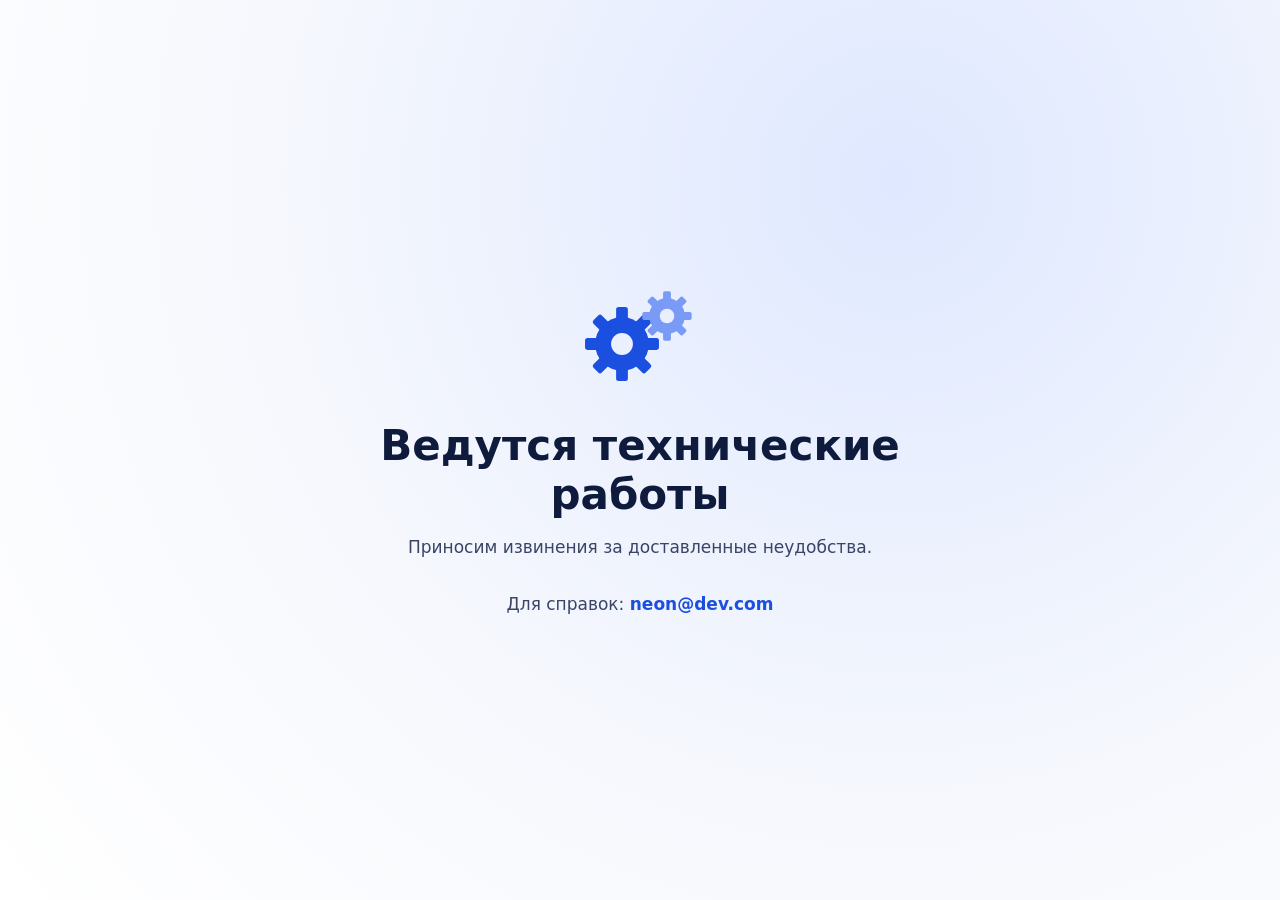
==== index.html @ cee3a91d "Add files via upload" ====
<!DOCTYPE html>
<html lang="ru">
<head>
  <meta charset="UTF-8">
  <meta name="viewport" content="width=device-width, initial-scale=1, viewport-fit=cover">
  <meta name="robots" content="noindex">
  <title>SAPFIR — технические работы</title>
  <link rel="icon" href="data:image/svg+xml,<svg xmlns='http://www.w3.org/2000/svg' viewBox='0 0 100 100'><text y='.9em' font-size='90'>💎</text></svg>">
  <style>
    *{box-sizing:border-box;margin:0;padding:0}
    html,body{height:100%}
    body{
      display:flex;align-items:center;justify-content:center;
      padding:24px;
      background:radial-gradient(circle at 70% 20%,#dfe8ff 0%,#f6f8fd 55%,#ffffff 100%);
      font-family:system-ui,-apple-system,"Segoe UI",Roboto,sans-serif;
      color:#0f1b3d;text-align:center;
    }
    .box{max-width:520px}
    .gears{width:120px;height:auto;margin-bottom:32px}
    .spin{transform-box:fill-box;transform-origin:center}
    .cw{animation:cw 8s linear infinite}
    .ccw{animation:ccw 5.3s linear infinite}
    @keyframes cw{to{transform:rotate(360deg)}}
    @keyframes ccw{to{transform:rotate(-360deg)}}
    @media (prefers-reduced-motion:reduce){.spin{animation:none}}
    h1{font-size:clamp(28px,6vw,42px);line-height:1.15;font-weight:600;margin-bottom:16px}
    p{font-size:17px;line-height:1.5;color:#3a4566}
    .contact{margin-top:32px}
    a{color:#1a4fe0;font-weight:600;text-decoration:none}
    a:focus-visible{outline:2px solid #1a4fe0;outline-offset:3px;border-radius:4px}
  </style>
</head>
<body>
  <main class="box">
    <svg class="gears" viewBox="0 0 120 104" aria-hidden="true">
      <defs>
        <mask id="hole"><rect width="100" height="100" fill="#fff"/><circle cx="50" cy="50" r="13" fill="#000"/></mask>
        <g id="gear" mask="url(#hole)">
          <circle cx="50" cy="50" r="32"/>
          <rect x="43" y="6" width="14" height="20" rx="3"/>
          <rect x="43" y="6" width="14" height="20" rx="3" transform="rotate(45 50 50)"/>
          <rect x="43" y="6" width="14" height="20" rx="3" transform="rotate(90 50 50)"/>
          <rect x="43" y="6" width="14" height="20" rx="3" transform="rotate(135 50 50)"/>
          <rect x="43" y="6" width="14" height="20" rx="3" transform="rotate(180 50 50)"/>
          <rect x="43" y="6" width="14" height="20" rx="3" transform="rotate(225 50 50)"/>
          <rect x="43" y="6" width="14" height="20" rx="3" transform="rotate(270 50 50)"/>
          <rect x="43" y="6" width="14" height="20" rx="3" transform="rotate(315 50 50)"/>
        </g>
      </defs>
      <g transform="translate(0 20) scale(.84)"><use href="#gear" class="spin cw" fill="#1a4fe0"/></g>
      <g transform="translate(59 6) scale(.56)"><use href="#gear" class="spin ccw" fill="#7a9bf5"/></g>
    </svg>
    <h1>Ведутся технические работы</h1>
    <p>Приносим извинения за доставленные неудобства.</p>
    <p class="contact">Для справок: <a href="mailto:neon@dev.com">neon@dev.com</a></p>
  </main>
</body>
</html>
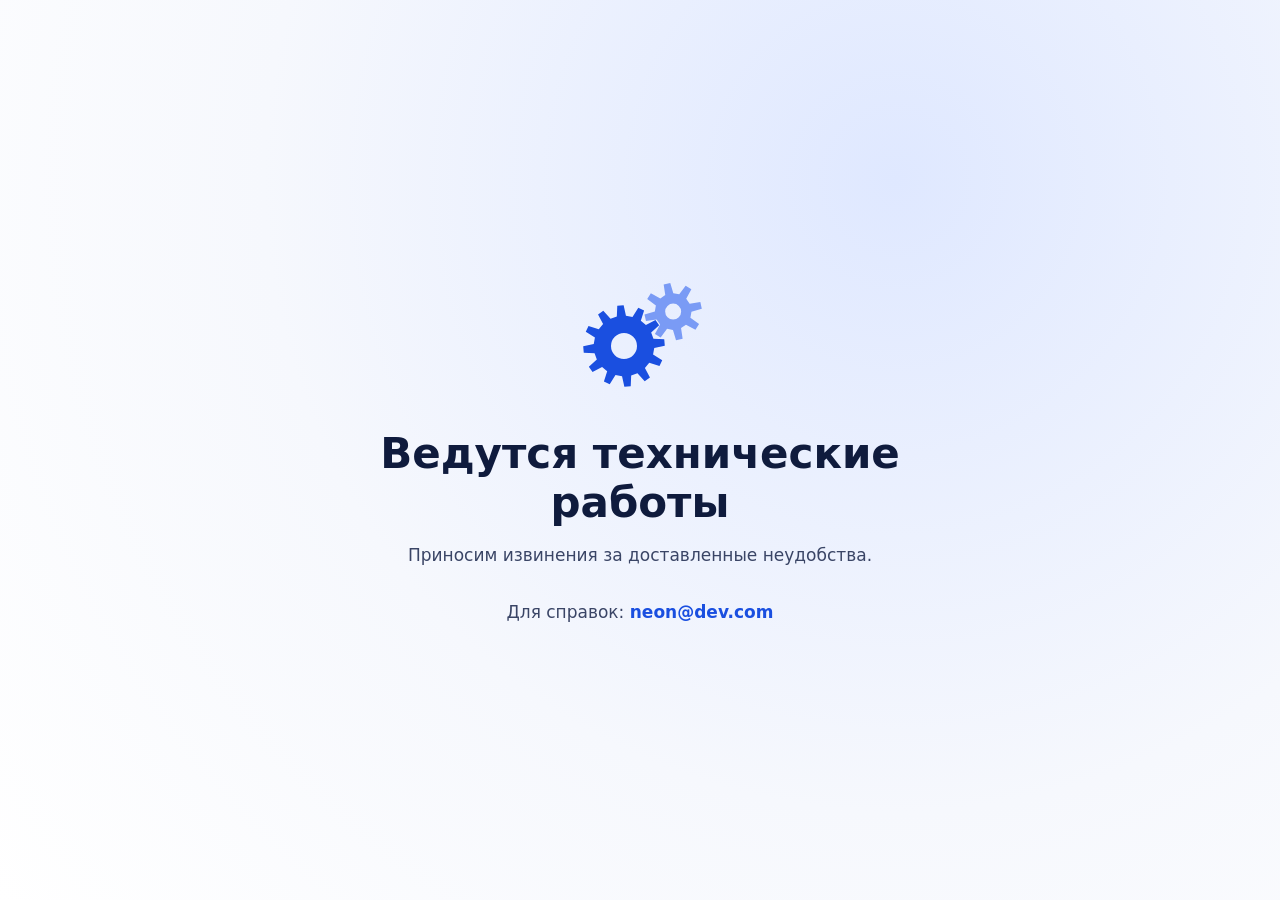
==== commit 77797e82: "Add files via upload" ====
--- a/index.html
+++ b/index.html
@@ -5,7 +5,7 @@
   <meta name="viewport" content="width=device-width, initial-scale=1, viewport-fit=cover">
   <meta name="robots" content="noindex">
   <title>SAPFIR — технические работы</title>
-  <link rel="icon" href="data:image/svg+xml,<svg xmlns='http://www.w3.org/2000/svg' viewBox='0 0 100 100'><text y='.9em' font-size='90'>💎</text></svg>">
+  <link rel="icon" href="data:image/svg+xml,<svg xmlns='http://www.w3.org/2000/svg' viewBox='0 0 100 100'><text y='.9em' font-size='90'>⚙️</text></svg>">
   <style>
     *{box-sizing:border-box;margin:0;padding:0}
     html,body{height:100%}
@@ -17,13 +17,13 @@
       color:#0f1b3d;text-align:center;
     }
     .box{max-width:520px}
-    .gears{width:120px;height:auto;margin-bottom:32px}
-    .spin{transform-box:fill-box;transform-origin:center}
-    .cw{animation:cw 8s linear infinite}
-    .ccw{animation:ccw 5.3s linear infinite}
+    .gears{width:124px;height:auto;margin-bottom:32px}
+    .g{transform-box:view-box}
+    .big{transform-origin:46px 72px;animation:cw 9s linear infinite}
+    .small{transform-origin:95.15px 37.59px;animation:ccw 6s linear infinite}
     @keyframes cw{to{transform:rotate(360deg)}}
     @keyframes ccw{to{transform:rotate(-360deg)}}
-    @media (prefers-reduced-motion:reduce){.spin{animation:none}}
+    @media (prefers-reduced-motion:reduce){.g{animation:none}}
     h1{font-size:clamp(28px,6vw,42px);line-height:1.15;font-weight:600;margin-bottom:16px}
     p{font-size:17px;line-height:1.5;color:#3a4566}
     .contact{margin-top:32px}
@@ -33,23 +33,9 @@
 </head>
 <body>
   <main class="box">
-    <svg class="gears" viewBox="0 0 120 104" aria-hidden="true">
-      <defs>
-        <mask id="hole"><rect width="100" height="100" fill="#fff"/><circle cx="50" cy="50" r="13" fill="#000"/></mask>
-        <g id="gear" mask="url(#hole)">
-          <circle cx="50" cy="50" r="32"/>
-          <rect x="43" y="6" width="14" height="20" rx="3"/>
-          <rect x="43" y="6" width="14" height="20" rx="3" transform="rotate(45 50 50)"/>
-          <rect x="43" y="6" width="14" height="20" rx="3" transform="rotate(90 50 50)"/>
-          <rect x="43" y="6" width="14" height="20" rx="3" transform="rotate(135 50 50)"/>
-          <rect x="43" y="6" width="14" height="20" rx="3" transform="rotate(180 50 50)"/>
-          <rect x="43" y="6" width="14" height="20" rx="3" transform="rotate(225 50 50)"/>
-          <rect x="43" y="6" width="14" height="20" rx="3" transform="rotate(270 50 50)"/>
-          <rect x="43" y="6" width="14" height="20" rx="3" transform="rotate(315 50 50)"/>
-        </g>
-      </defs>
-      <g transform="translate(0 20) scale(.84)"><use href="#gear" class="spin cw" fill="#1a4fe0"/></g>
-      <g transform="translate(59 6) scale(.56)"><use href="#gear" class="spin ccw" fill="#7a9bf5"/></g>
+    <svg class="gears" viewBox="0 0 124 120" aria-hidden="true">
+      <path class="g big" fill="#1a4fe0" fill-rule="evenodd" d="M67.91 51.07 L77.48 46.05 L81.15 51.29 L73.16 58.57 L75.44 64.82 L86.24 65.27 L86.80 71.64 L76.24 73.96 L75.08 80.50 L84.22 86.29 L81.51 92.09 L71.21 88.81 L66.93 93.91 L71.95 103.48 L66.71 107.15 L59.43 99.16 L53.18 101.44 L52.73 112.24 L46.36 112.80 L44.04 102.24 L37.50 101.08 L31.71 110.22 L25.91 107.51 L29.19 97.21 L24.09 92.93 L14.52 97.95 L10.85 92.71 L18.84 85.43 L16.56 79.18 L5.76 78.73 L5.20 72.36 L15.76 70.04 L16.92 63.50 L7.78 57.71 L10.49 51.91 L20.79 55.19 L25.07 50.09 L20.05 40.52 L25.29 36.85 L32.57 44.84 L38.82 42.56 L39.27 31.76 L45.64 31.20 L47.96 41.76 L54.50 42.92 L60.29 33.78 L66.09 36.49 L62.81 46.79 Z M59.00 72.00 A13 13 0 1 0 33.00 72.00 A13 13 0 1 0 59.00 72.00 Z"/>
+      <path class="g small" fill="#7a9bf5" fill-rule="evenodd" d="M78.64 45.48 L67.96 47.08 L66.49 40.47 L76.85 37.41 L77.89 31.49 L69.21 25.07 L72.85 19.36 L82.33 24.52 L87.26 21.07 L85.65 10.40 L92.26 8.93 L95.32 19.29 L101.24 20.33 L107.66 11.65 L113.37 15.28 L108.21 24.77 L111.66 29.69 L122.34 28.09 L123.80 34.70 L113.45 37.76 L112.40 43.68 L121.09 50.10 L117.45 55.81 L107.96 50.65 L103.04 54.10 L104.64 64.78 L98.03 66.24 L94.97 55.88 L89.06 54.84 L82.64 63.53 L76.93 59.89 L82.09 50.40 Z M103.15 37.59 A8 8 0 1 0 87.15 37.59 A8 8 0 1 0 103.15 37.59 Z"/>
     </svg>
     <h1>Ведутся технические работы</h1>
     <p>Приносим извинения за доставленные неудобства.</p>
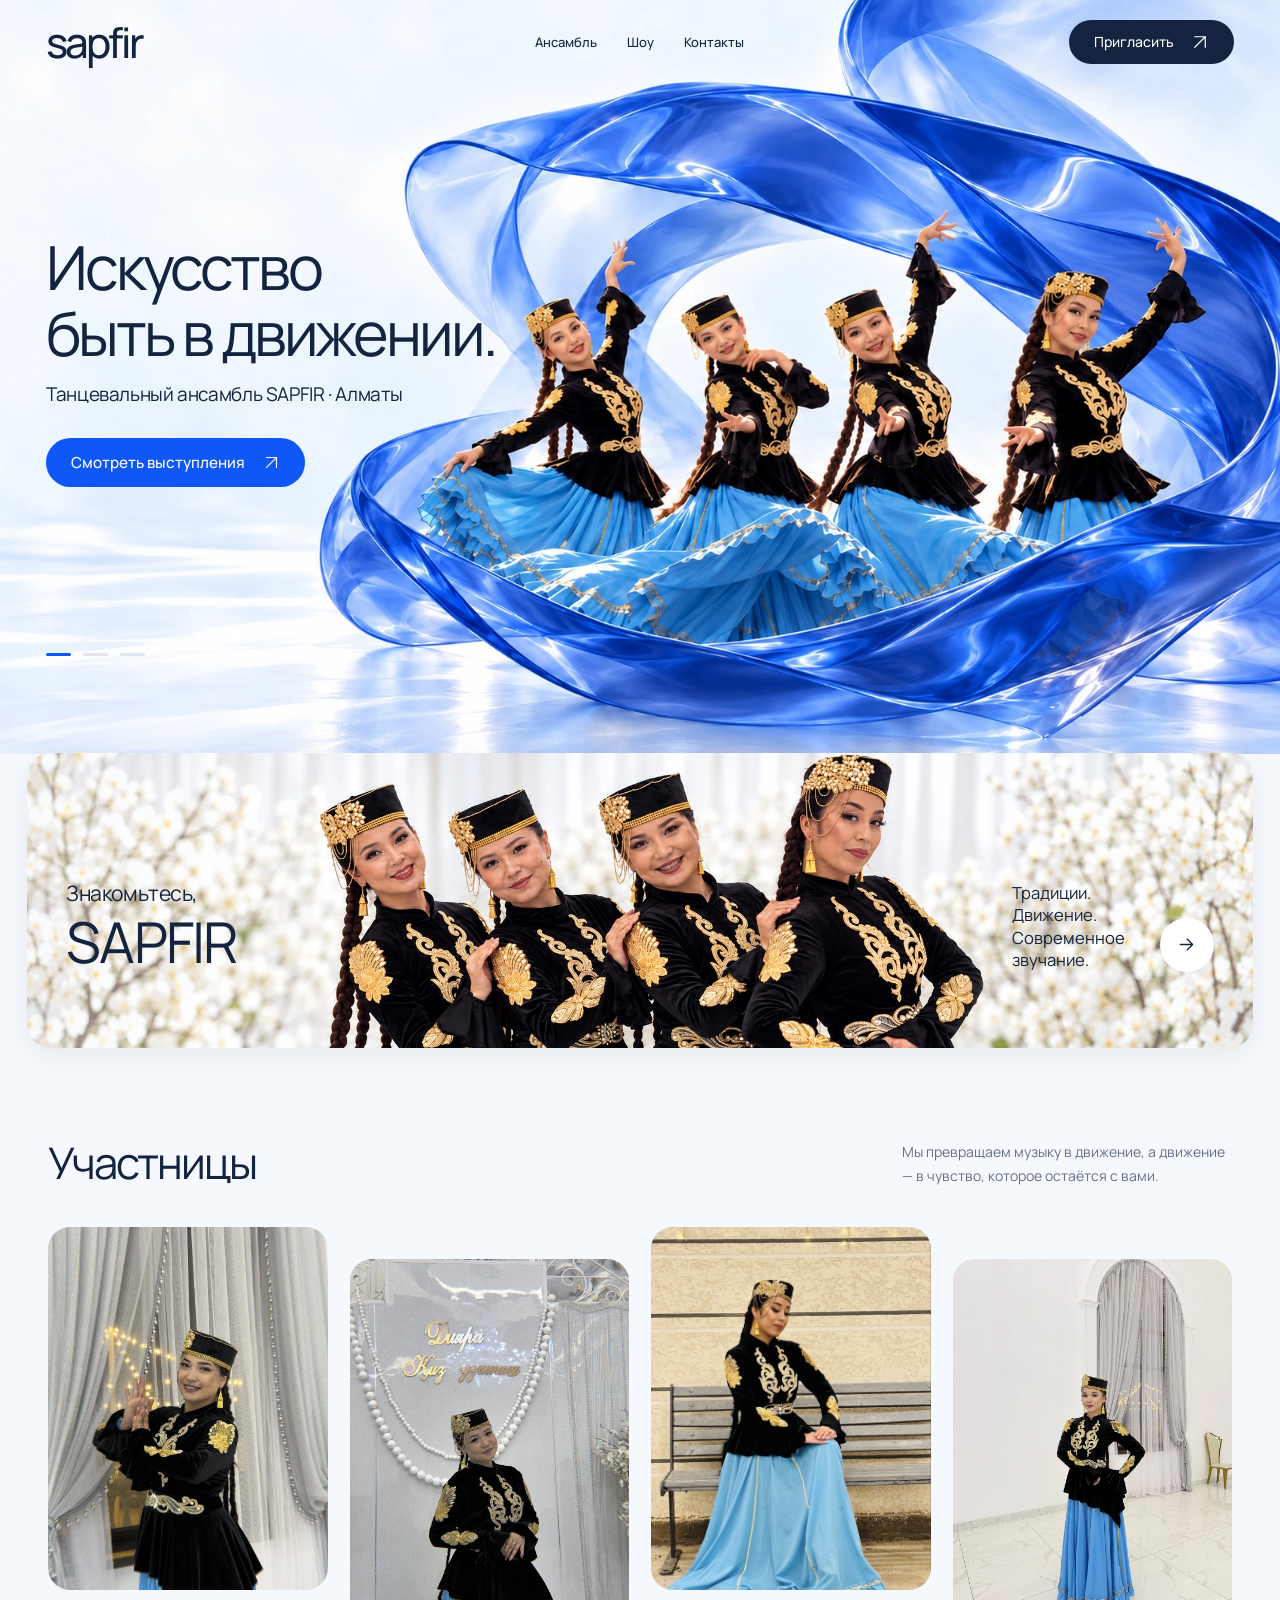
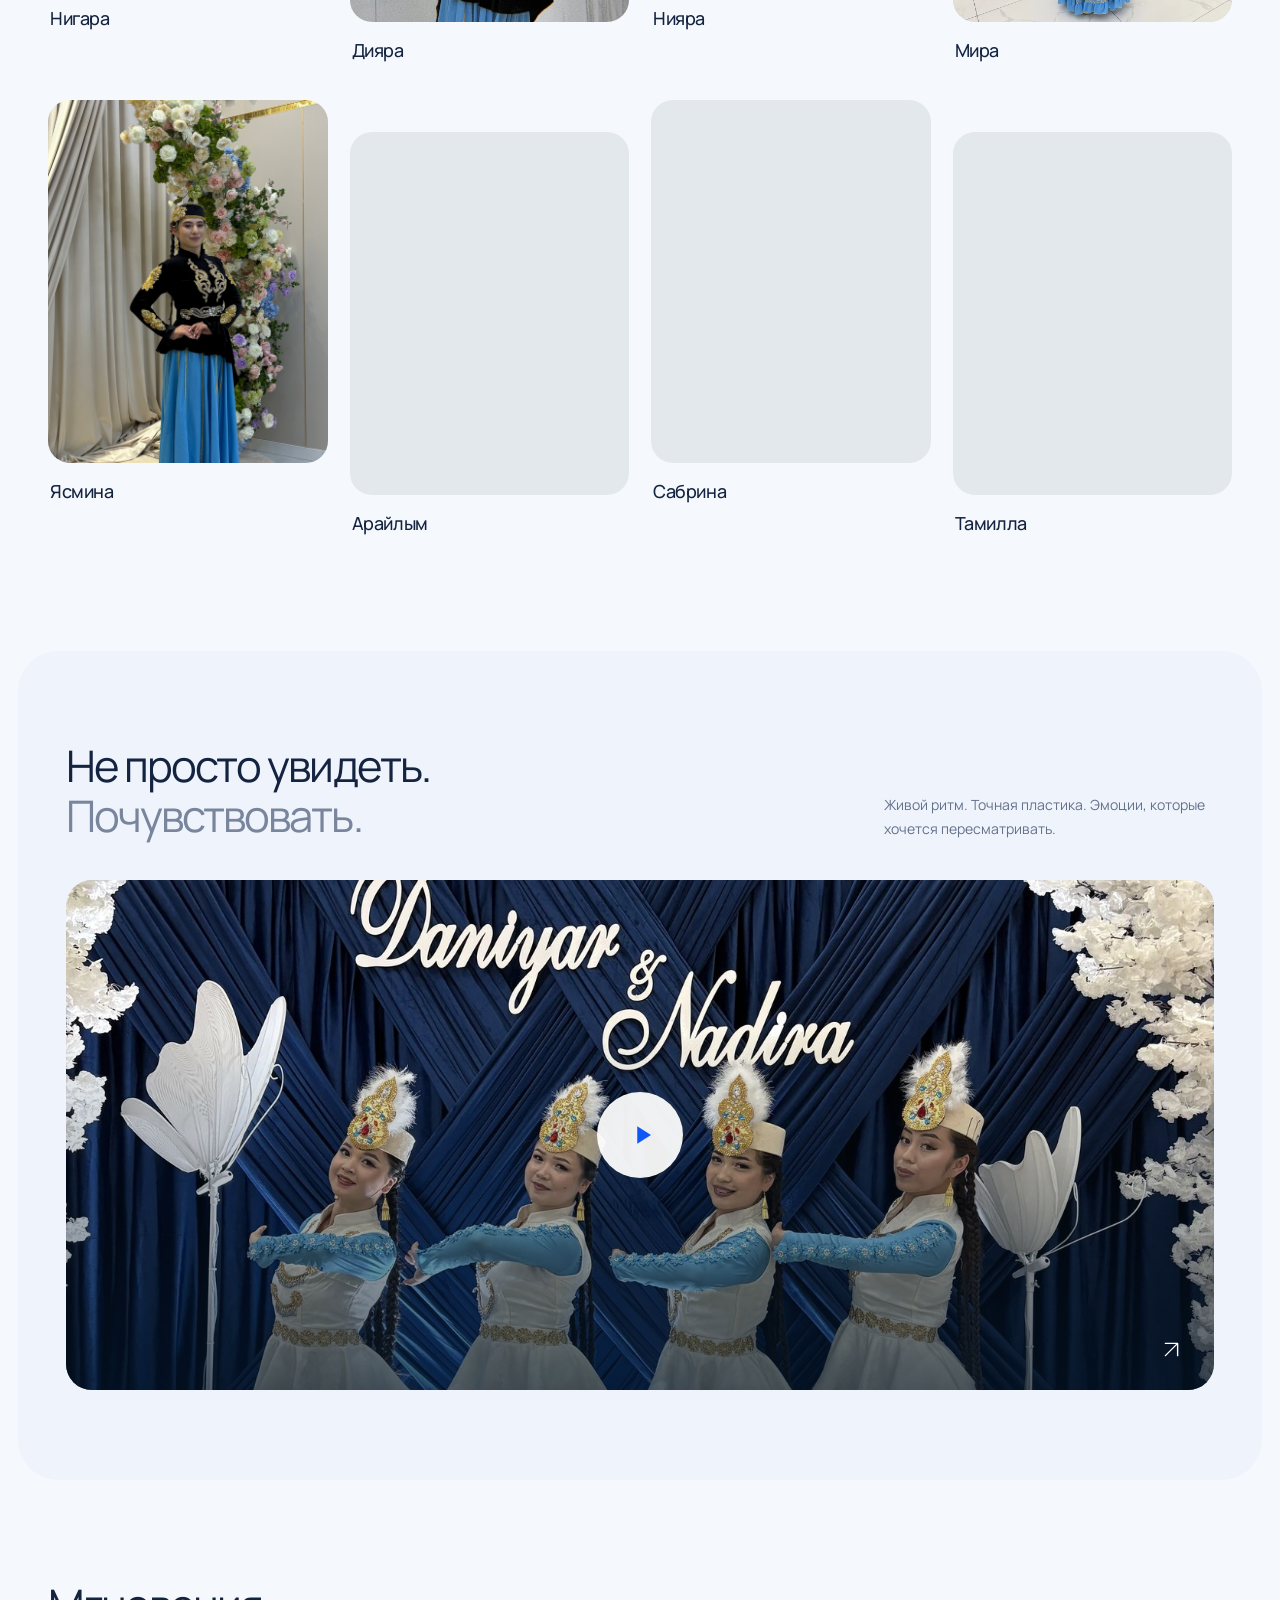
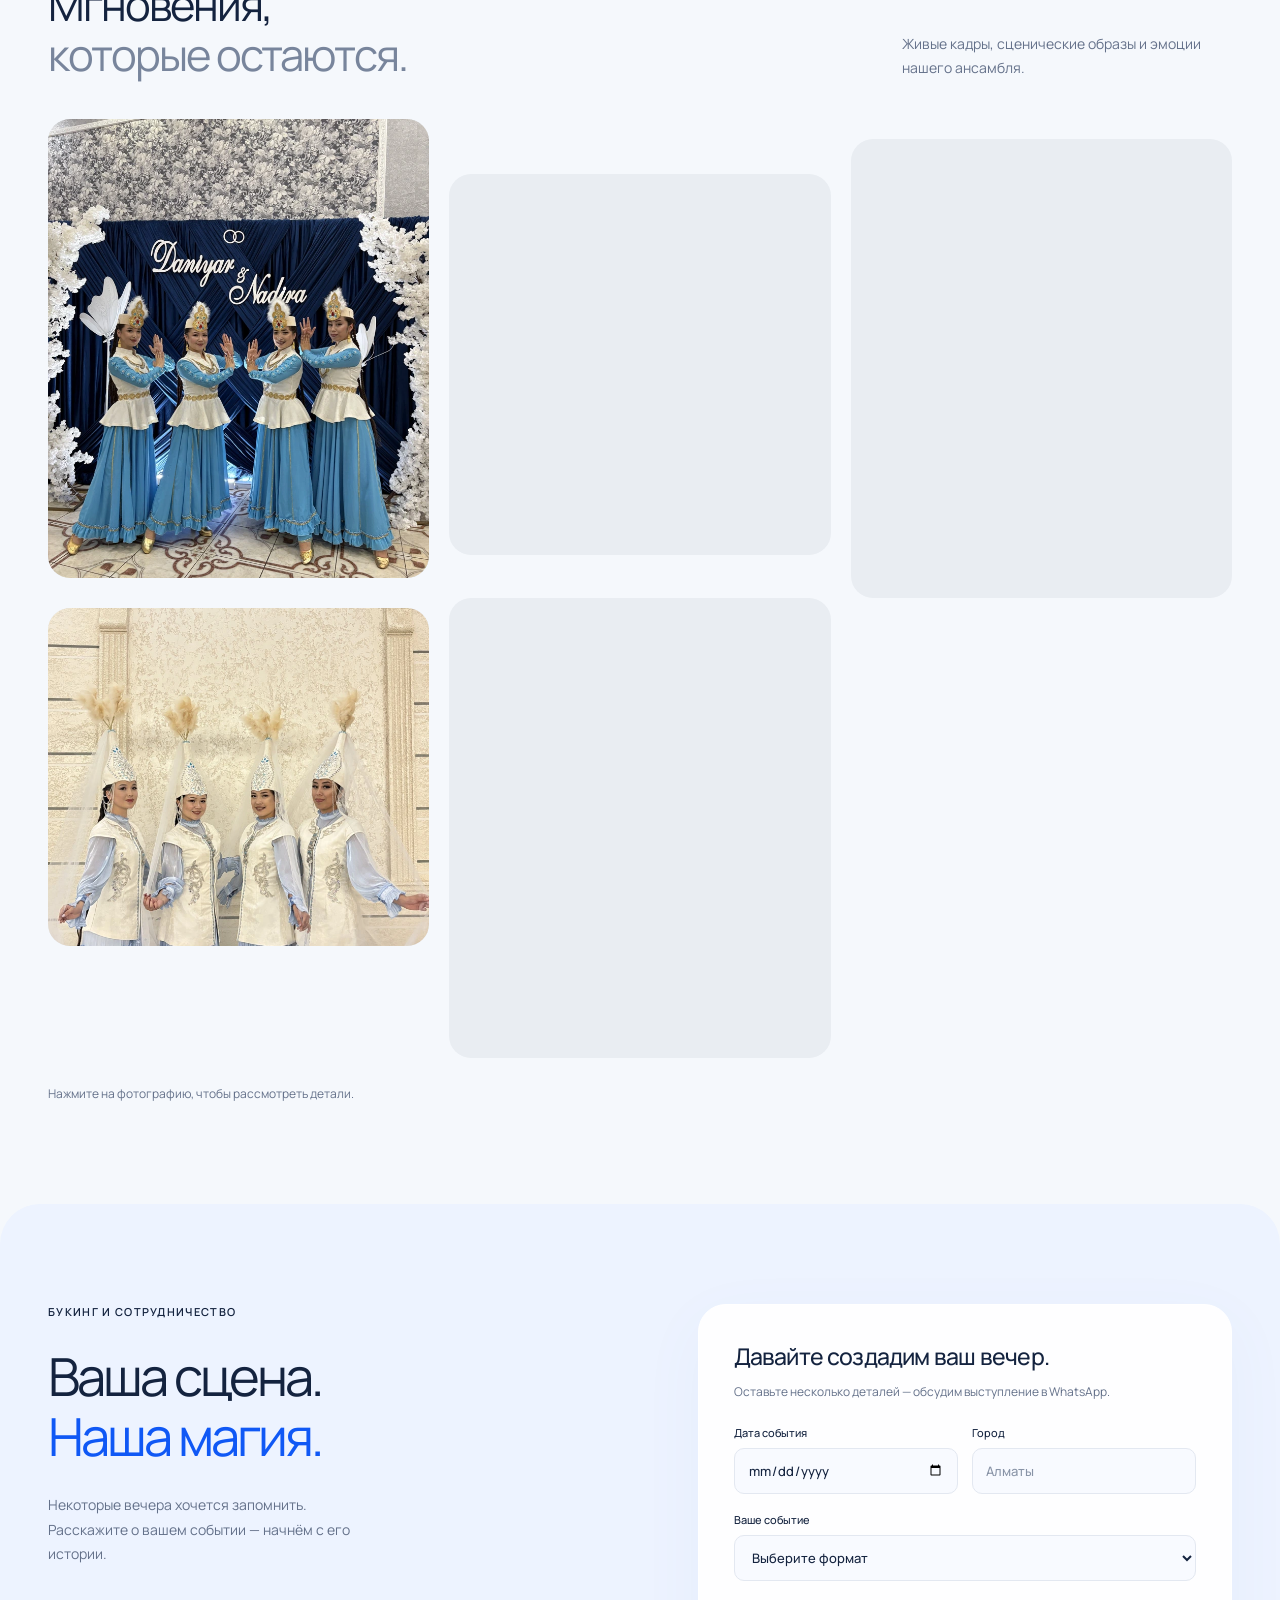
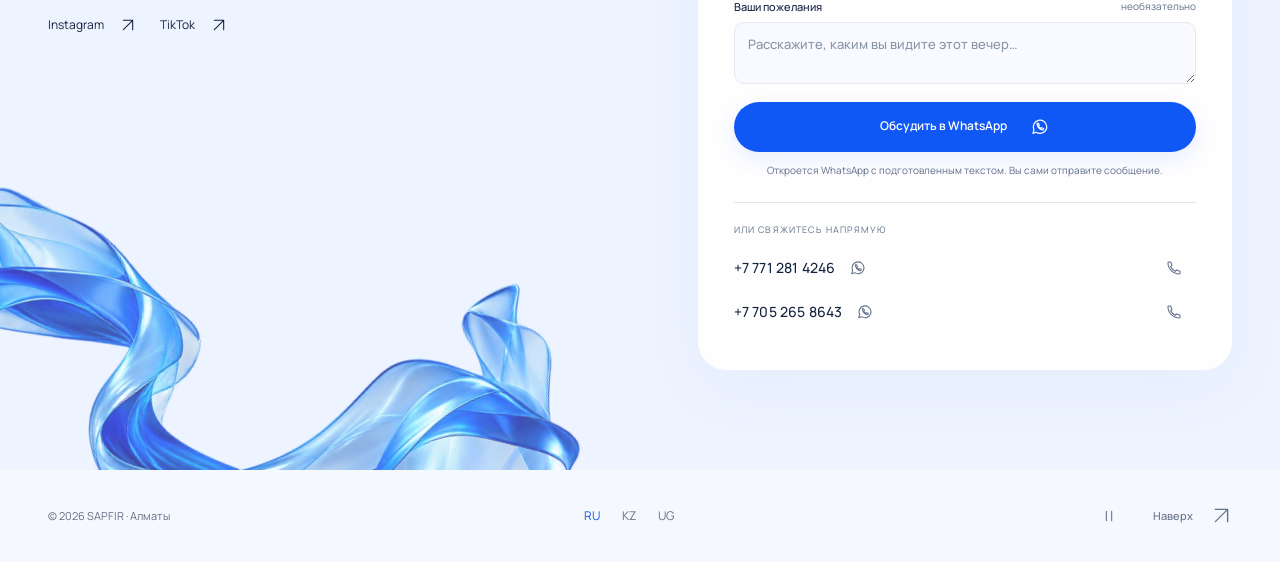
==== commit eb8fc496: "Add files via upload" ====
--- a/index.html
+++ b/index.html
@@ -1,45 +1,124 @@
-<!DOCTYPE html>
+<!doctype html>
 <html lang="ru">
 <head>
-  <meta charset="UTF-8">
+  <meta charset="utf-8">
   <meta name="viewport" content="width=device-width, initial-scale=1, viewport-fit=cover">
-  <meta name="robots" content="noindex">
-  <title>SAPFIR — технические работы</title>
-  <link rel="icon" href="data:image/svg+xml,<svg xmlns='http://www.w3.org/2000/svg' viewBox='0 0 100 100'><text y='.9em' font-size='90'>⚙️</text></svg>">
-  <style>
-    *{box-sizing:border-box;margin:0;padding:0}
-    html,body{height:100%}
-    body{
-      display:flex;align-items:center;justify-content:center;
-      padding:24px;
-      background:radial-gradient(circle at 70% 20%,#dfe8ff 0%,#f6f8fd 55%,#ffffff 100%);
-      font-family:system-ui,-apple-system,"Segoe UI",Roboto,sans-serif;
-      color:#0f1b3d;text-align:center;
-    }
-    .box{max-width:520px}
-    .gears{width:124px;height:auto;margin-bottom:32px}
-    .g{transform-box:view-box}
-    .big{transform-origin:46px 72px;animation:cw 9s linear infinite}
-    .small{transform-origin:95.15px 37.59px;animation:ccw 6s linear infinite}
-    @keyframes cw{to{transform:rotate(360deg)}}
-    @keyframes ccw{to{transform:rotate(-360deg)}}
-    @media (prefers-reduced-motion:reduce){.g{animation:none}}
-    h1{font-size:clamp(28px,6vw,42px);line-height:1.15;font-weight:600;margin-bottom:16px}
-    p{font-size:17px;line-height:1.5;color:#3a4566}
-    .contact{margin-top:32px}
-    a{color:#1a4fe0;font-weight:600;text-decoration:none}
-    a:focus-visible{outline:2px solid #1a4fe0;outline-offset:3px;border-radius:4px}
-  </style>
+  <meta name="theme-color" content="#f4f7fc">
+  <title>SAPFIR — искусство движения | Танцевальный ансамбль Алматы</title>
+  <meta name="description" content="Танцевальный ансамбль SAPFIR в Алматы. Современный танец, этно-фьюжн и шоу-танец. Знакомьтесь с участницами, смотрите выступления и пригласите ансамбль на ваше событие.">
+  <link rel="canonical" href="https://sapfirshow.kz/">
+  <link rel="alternate" hreflang="ru" href="https://sapfirshow.kz/"><link rel="alternate" hreflang="kk" href="https://sapfirshow.kz/kk/"><link rel="alternate" hreflang="ug-Cyrl" href="https://sapfirshow.kz/ug/"><link rel="alternate" hreflang="x-default" href="https://sapfirshow.kz/">
+  <meta property="og:type" content="website">
+  <meta property="og:site_name" content="SAPFIR">
+  <meta property="og:title" content="SAPFIR — искусство движения | Танцевальный ансамбль Алматы">
+  <meta property="og:description" content="Танцевальный ансамбль SAPFIR в Алматы. Современный танец, этно-фьюжн и шоу-танец. Знакомьтесь с участницами, смотрите выступления и пригласите ансамбль на ваше событие.">
+  <meta property="og:url" content="https://sapfirshow.kz/">
+  <meta property="og:image" content="https://sapfirshow.kz/images/og-sapfir.jpg">
+  <meta name="twitter:card" content="summary_large_image">
+  <meta name="twitter:title" content="SAPFIR — искусство движения | Танцевальный ансамбль Алматы">
+  <meta name="twitter:description" content="Танцевальный ансамбль SAPFIR в Алматы. Современный танец, этно-фьюжн и шоу-танец. Знакомьтесь с участницами, смотрите выступления и пригласите ансамбль на ваше событие.">
+  <meta name="twitter:image" content="https://sapfirshow.kz/images/og-sapfir.jpg">
+  <link rel="icon" type="image/svg+xml" href="./favicon.svg">
+  <link rel="preload" href="./assets/fonts/manrope-400.ttf" as="font" type="font/ttf" crossorigin>
+  <link rel="preload" href="./images/hero-desktop-1659.webp" as="image" type="image/webp" media="(min-width: 761px)">
+  <link rel="preload" href="./images/hero-mobile-640.webp" as="image" type="image/webp" media="(max-width: 760px)" imagesrcset="./images/hero-mobile-640.webp 640w, ./images/hero-mobile-1024.webp 1024w" imagesizes="100vw">
+  <link rel="stylesheet" href="./assets/site.css">
+  <script type="application/ld+json">{"@context": "https://schema.org", "@type": "PerformingGroup", "@id": "https://sapfirshow.kz/#ensemble", "name": "SAPFIR", "url": "https://sapfirshow.kz/", "description": "Танцевальный ансамбль SAPFIR в Алматы. Современный танец, этно-фьюжн и шоу-танец. Знакомьтесь с участницами, смотрите выступления и пригласите ансамбль на ваше событие.", "image": "https://sapfirshow.kz/images/gallery1.jpg", "address": {"@type": "PostalAddress", "addressLocality": "Алматы", "addressCountry": "KZ"}, "sameAs": ["https://www.instagram.com/sapfir_showballet/", "https://www.tiktok.com/@showballet_sapfir"], "contactPoint": [{"@type": "ContactPoint", "telephone": "+77712814246", "contactType": "booking", "availableLanguage": ["ru", "kk", "ug"]}, {"@type": "ContactPoint", "telephone": "+77052658643", "contactType": "booking", "availableLanguage": ["ru", "kk", "ug"]}]}</script>
+  <script type="application/json" id="site-strings">{"menu_open": "Открыть меню", "menu_close": "Закрыть меню", "motion_pause": "Приостановить анимацию", "motion_resume": "Включить анимацию", "motion_system": "Анимация отключена настройками устройства", "zoom": "Увеличить фотографию", "zoom_out": "Уменьшить фотографию", "whatsapp_intro": "Здравствуйте! Хотим пригласить ансамбль SAPFIR на наше событие.", "whatsapp_end": "Подскажите, пожалуйста, свободную дату и стоимость выступления.", "date": "Дата события", "event_city": "Город", "event_type": "Ваше событие", "message": "Ваши пожелания", "photo_error": "Не удалось загрузить фото. Откройте оригинал.", "open_photo": "Открыть фотографию", "watch": "Смотреть выступления", "locale": "ru-RU"}</script>
+  <script src="./assets/site.js" defer></script>
 </head>
 <body>
-  <main class="box">
-    <svg class="gears" viewBox="0 0 124 120" aria-hidden="true">
-      <path class="g big" fill="#1a4fe0" fill-rule="evenodd" d="M67.91 51.07 L77.48 46.05 L81.15 51.29 L73.16 58.57 L75.44 64.82 L86.24 65.27 L86.80 71.64 L76.24 73.96 L75.08 80.50 L84.22 86.29 L81.51 92.09 L71.21 88.81 L66.93 93.91 L71.95 103.48 L66.71 107.15 L59.43 99.16 L53.18 101.44 L52.73 112.24 L46.36 112.80 L44.04 102.24 L37.50 101.08 L31.71 110.22 L25.91 107.51 L29.19 97.21 L24.09 92.93 L14.52 97.95 L10.85 92.71 L18.84 85.43 L16.56 79.18 L5.76 78.73 L5.20 72.36 L15.76 70.04 L16.92 63.50 L7.78 57.71 L10.49 51.91 L20.79 55.19 L25.07 50.09 L20.05 40.52 L25.29 36.85 L32.57 44.84 L38.82 42.56 L39.27 31.76 L45.64 31.20 L47.96 41.76 L54.50 42.92 L60.29 33.78 L66.09 36.49 L62.81 46.79 Z M59.00 72.00 A13 13 0 1 0 33.00 72.00 A13 13 0 1 0 59.00 72.00 Z"/>
-      <path class="g small" fill="#7a9bf5" fill-rule="evenodd" d="M78.64 45.48 L67.96 47.08 L66.49 40.47 L76.85 37.41 L77.89 31.49 L69.21 25.07 L72.85 19.36 L82.33 24.52 L87.26 21.07 L85.65 10.40 L92.26 8.93 L95.32 19.29 L101.24 20.33 L107.66 11.65 L113.37 15.28 L108.21 24.77 L111.66 29.69 L122.34 28.09 L123.80 34.70 L113.45 37.76 L112.40 43.68 L121.09 50.10 L117.45 55.81 L107.96 50.65 L103.04 54.10 L104.64 64.78 L98.03 66.24 L94.97 55.88 L89.06 54.84 L82.64 63.53 L76.93 59.89 L82.09 50.40 Z M103.15 37.59 A8 8 0 1 0 87.15 37.59 A8 8 0 1 0 103.15 37.59 Z"/>
-    </svg>
-    <h1>Ведутся технические работы</h1>
-    <p>Приносим извинения за доставленные неудобства.</p>
-    <p class="contact">Для справок: <a href="mailto:neon@dev.com">neon@dev.com</a></p>
+  <a class="skip-link" href="#main">Перейти к содержимому</a>
+  <svg class="sprite" xmlns="http://www.w3.org/2000/svg" aria-hidden="true"><defs>
+    <symbol id="i-arrow" viewBox="0 0 24 24"><path d="M5 19 19 5M5 5h14v14"/></symbol>
+    <symbol id="i-next" viewBox="0 0 24 24"><path d="M5 12h14m-6-6 6 6-6 6"/></symbol>
+    <symbol id="i-down" viewBox="0 0 24 24"><path d="M12 4v16m-6-6 6 6 6-6"/></symbol>
+    <symbol id="i-play" viewBox="0 0 24 24"><path d="m9 5 11 7-11 7Z" fill="currentColor" stroke="none"/></symbol>
+    <symbol id="i-close" viewBox="0 0 24 24"><path d="m6 6 12 12M18 6 6 18"/></symbol>
+    <symbol id="i-menu" viewBox="0 0 24 24"><path d="M4 5h16M4 12h16M4 19h16"/></symbol>
+    <symbol id="i-chevron" viewBox="0 0 24 24"><path d="m7 10 5 5 5-5"/></symbol>
+    <symbol id="i-expand" viewBox="0 0 24 24"><path d="M8 3H3v5m13-5h5v5M3 16v5h5m13-5v5h-5"/></symbol>
+    <symbol id="i-pause" viewBox="0 0 24 24"><path d="M8 5v14M16 5v14"/></symbol>
+    <symbol id="i-phone" viewBox="0 0 24 24"><path d="M7 3H4a1 1 0 0 0-1 1c0 9.4 7.6 17 17 17a1 1 0 0 0 1-1v-3l-5-2-2 2a14 14 0 0 1-7-7l2-2-2-5Z"/></symbol>
+    <symbol id="i-wa" viewBox="0 0 24 24"><path d="M21 11.5A9 9 0 0 1 7.1 19l-4.6 1.5L4 16a9 9 0 1 1 17-4.5Z"/><path d="M8 7c0 5 4 9 8 9l1-2-3-1-1 1-3-3 1-1-1-3H8Z"/></symbol>
+  </defs></svg>
+  <header class="site-header">
+    <div class="header-inner">
+      <a class="wordmark" href="./" aria-label="SAPFIR — Главная">sapfir</a>
+      <nav class="desktop-nav" aria-label="Основная навигация"><a href="#about">Ансамбль</a><a href="#films">Шоу</a><a href="#contact">Контакты</a></nav>
+      <a class="button button-dark header-book" href="#contact">Пригласить <svg class="icon"><use href="#i-arrow"/></svg></a>
+      <button class="icon-button menu-trigger" type="button" aria-label="Открыть меню" aria-expanded="false" aria-controls="mobile-menu"><svg class="icon"><use href="#i-menu"/></svg></button>
+    </div>
+    <nav id="mobile-menu" class="mobile-menu" aria-label="Основная навигация" hidden><a href="#about">Ансамбль</a><a href="#films">Шоу</a><a href="#contact">Контакты</a></nav>
+  </header>
+  <main id="main">
+    <section class="hero" id="home" aria-labelledby="hero-title">
+      <picture class="hero-art" aria-hidden="true">
+        <source media="(max-width:760px)" srcset="./images/hero-mobile-640.webp 640w, ./images/hero-mobile-1024.webp 1024w" sizes="100vw" width="1024" height="1536">
+        <img src="./images/hero-desktop-1659.webp" srcset="./images/hero-desktop-1200.webp 1200w, ./images/hero-desktop-1659.webp 1659w" sizes="100vw" width="1659" height="948" alt="" fetchpriority="high" decoding="async">
+      </picture>
+      <div class="hero-content">
+        <h1 id="hero-title"><span>Искусство</span><span>быть в движении.</span></h1>
+        <p class="hero-description">Танцевальный ансамбль SAPFIR · Алматы</p>
+        <a class="button button-blue hero-watch" href="#films">Смотреть выступления <svg class="icon"><use href="#i-arrow"/></svg></a>
+      </div>
+      <div class="scene-mark" aria-hidden="true"><i></i><i></i><i></i></div>
+    </section>
+    <section class="intro" id="about" aria-labelledby="intro-title">
+      <a class="intro-card" href="#team" aria-label="Знакомство с участницами">
+        <picture>
+          <source media="(max-width:760px)" srcset="./images/intro-mobile-750.webp 750w, ./images/intro-mobile-1536.webp 1536w" sizes="100vw">
+          <img src="./images/intro-2048.webp" srcset="./images/intro-1200.webp 1200w, ./images/intro-2048.webp 2048w" sizes="100vw" width="2048" height="683" alt="Четыре участницы ансамбля SAPFIR в сценических костюмах" loading="eager" decoding="async">
+        </picture>
+        <h2 id="intro-title"><span>Знакомьтесь,</span><strong>SAPFIR</strong></h2>
+        <span class="intro-right"><span class="intro-motto">Традиции.
+Движение.
+Современное звучание.</span><span class="circle"><svg class="icon"><use href="#i-next"/></svg></span></span>
+      </a>
+    </section>
+    <section class="team-section section container" id="team" aria-labelledby="team-title">
+      <div class="section-head reveal"><h2 id="team-title">Участницы</h2><p>Мы превращаем музыку в движение, а движение — в чувство, которое остаётся с вами.</p></div>
+      <div class="team-grid"><article class="team-card reveal" data-person="nigara"><a class="portrait photo-link" href="./images/nigara.jpg" data-lightbox="team" data-caption="Нигара" aria-label="Открыть фотографию — Нигара"><img src="./images/nigara.webp" width="1000" height="1333" alt="Участница ансамбля SAPFIR — Нигара" loading="lazy" decoding="async"><span class="portrait-expand"><svg class="icon" aria-hidden="true"><use href="#i-expand"/></svg></span></a><div class="person-info"><h3>Нигара</h3></div></article><article class="team-card reveal" data-person="diyara"><a class="portrait photo-link" href="./images/diyara.jpg" data-lightbox="team" data-caption="Дияра" aria-label="Открыть фотографию — Дияра"><img src="./images/diyara.webp" width="1000" height="1333" alt="Участница ансамбля SAPFIR — Дияра" loading="lazy" decoding="async"><span class="portrait-expand"><svg class="icon" aria-hidden="true"><use href="#i-expand"/></svg></span></a><div class="person-info"><h3>Дияра</h3></div></article><article class="team-card reveal" data-person="niyara"><a class="portrait photo-link" href="./images/niyara-original.png" data-lightbox="team" data-caption="Нияра" aria-label="Открыть фотографию — Нияра"><img src="./images/niyara.webp" width="1179" height="2556" alt="Участница ансамбля SAPFIR — Нияра" loading="lazy" decoding="async"><span class="portrait-expand"><svg class="icon" aria-hidden="true"><use href="#i-expand"/></svg></span></a><div class="person-info"><h3>Нияра</h3></div></article><article class="team-card reveal" data-person="mira"><a class="portrait photo-link" href="./images/mira.jpg" data-lightbox="team" data-caption="Мира" aria-label="Открыть фотографию — Мира"><img src="./images/mira.webp" width="1000" height="1333" alt="Участница ансамбля SAPFIR — Мира" loading="lazy" decoding="async"><span class="portrait-expand"><svg class="icon" aria-hidden="true"><use href="#i-expand"/></svg></span></a><div class="person-info"><h3>Мира</h3></div></article><article class="team-card reveal" data-person="yasmina"><a class="portrait photo-link" href="./images/yasmina.jpg" data-lightbox="team" data-caption="Ясмина" aria-label="Открыть фотографию — Ясмина"><img src="./images/yasmina.webp" width="1152" height="1536" alt="Участница ансамбля SAPFIR — Ясмина" loading="lazy" decoding="async"><span class="portrait-expand"><svg class="icon" aria-hidden="true"><use href="#i-expand"/></svg></span></a><div class="person-info"><h3>Ясмина</h3></div></article><article class="team-card reveal" data-person="araylym"><a class="portrait photo-link" href="./images/araylym.jpg" data-lightbox="team" data-caption="Арайлым" aria-label="Открыть фотографию — Арайлым"><img src="./images/araylym.webp" width="864" height="1536" alt="Участница ансамбля SAPFIR — Арайлым" loading="lazy" decoding="async"><span class="portrait-expand"><svg class="icon" aria-hidden="true"><use href="#i-expand"/></svg></span></a><div class="person-info"><h3>Арайлым</h3></div></article><article class="team-card reveal" data-person="sabrina"><a class="portrait photo-link" href="./images/sabrina.jpg" data-lightbox="team" data-caption="Сабрина" aria-label="Открыть фотографию — Сабрина"><img src="./images/sabrina.webp" width="1159" height="1536" alt="Участница ансамбля SAPFIR — Сабрина" loading="lazy" decoding="async"><span class="portrait-expand"><svg class="icon" aria-hidden="true"><use href="#i-expand"/></svg></span></a><div class="person-info"><h3>Сабрина</h3></div></article><article class="team-card reveal" data-person="tamilla"><a class="portrait photo-link" href="./images/tamilla.jpg" data-lightbox="team" data-caption="Тамилла" aria-label="Открыть фотографию — Тамилла"><img src="./images/tamilla.webp" width="1536" height="1027" alt="Участница ансамбля SAPFIR — Тамилла" loading="lazy" decoding="async"><span class="portrait-expand"><svg class="icon" aria-hidden="true"><use href="#i-expand"/></svg></span></a><div class="person-info"><h3>Тамилла</h3></div></article></div>
+    </section>
+    <section class="film-section section" id="films" aria-labelledby="film-title">
+      <div class="container"><div class="section-head reveal"><div><h2 id="film-title">Не просто увидеть.<br><span class="soft-text">Почувствовать.</span></h2></div><p>Живой ритм. Точная пластика. Эмоции, которые хочется пересматривать.</p></div>
+        <div class="film-stage reveal">
+          <a class="film-play" href="https://youtube.com/shorts/sjH-zabbUC0" target="_blank" rel="noopener noreferrer" data-open-video aria-label="Смотреть выступления">
+            <picture><source srcset="./images/gallery2-750.webp 750w, ./images/gallery2.webp 1500w" sizes="(max-width: 760px) 100vw, 80vw" type="image/webp"><img src="./images/gallery2.jpg" width="1500" height="2000" alt="Выступление ансамбля SAPFIR" loading="lazy" decoding="async"></picture>
+            <span class="film-shade"></span><span class="play-orb"><svg class="icon"><use href="#i-play"/></svg></span><span class="film-corner"><svg class="icon"><use href="#i-arrow"/></svg></span>
+          </a>
+        </div>
+      </div>
+    </section>
+    <section class="gallery-section section container" id="gallery" aria-labelledby="gallery-title">
+      <div class="section-head reveal"><div><h2 id="gallery-title">Мгновения,<br><span class="soft-text">которые остаются.</span></h2></div><p>Живые кадры, сценические образы и эмоции нашего ансамбля.</p></div>
+      <div class="gallery-grid"><a class="gallery-item photo-link reveal" href="./images/gallery.jpg" data-lightbox="gallery" data-caption="Мгновения, которые остаются" aria-label="Открыть фотографию — Мгновения, которые остаются"><picture><source srcset="./images/gallery-750.webp 750w, ./images/gallery.webp 1500w" sizes="(max-width: 760px) 48vw, 31vw" type="image/webp"><img src="./images/gallery.jpg" alt="Мгновения, которые остаются — SAPFIR" width="1500" height="2000" loading="lazy" decoding="async"></picture><span class="gallery-expand"><svg class="icon" aria-hidden="true"><use href="#i-expand"/></svg></span></a><a class="gallery-item photo-link reveal" href="./images/main.jpg" data-lightbox="gallery" data-caption="В одном ритме" aria-label="Открыть фотографию — В одном ритме"><picture><source srcset="./images/main-750.webp 750w, ./images/main.webp 1500w" sizes="(max-width: 760px) 48vw, 31vw" type="image/webp"><img src="./images/main.jpg" alt="В одном ритме — SAPFIR" width="1500" height="2000" loading="lazy" decoding="async"></picture><span class="gallery-expand"><svg class="icon" aria-hidden="true"><use href="#i-expand"/></svg></span></a><a class="gallery-item photo-link reveal" href="./images/gallery3.jpg" data-lightbox="gallery" data-caption="Энергия нашей сцены" aria-label="Открыть фотографию — Энергия нашей сцены"><picture><source srcset="./images/gallery3-750.webp 750w, ./images/gallery3.webp 960w" sizes="(max-width: 760px) 48vw, 31vw" type="image/webp"><img src="./images/gallery3.jpg" alt="Энергия нашей сцены — SAPFIR" width="960" height="1280" loading="lazy" decoding="async"></picture><span class="gallery-expand"><svg class="icon" aria-hidden="true"><use href="#i-expand"/></svg></span></a><a class="gallery-item photo-link reveal" href="./images/gallery4.jpg" data-lightbox="gallery" data-caption="Красота в движении" aria-label="Открыть фотографию — Красота в движении"><picture><source srcset="./images/gallery4-750.webp 750w, ./images/gallery4.webp 1500w" sizes="(max-width: 760px) 48vw, 31vw" type="image/webp"><img src="./images/gallery4.jpg" alt="Красота в движении — SAPFIR" width="1500" height="2000" loading="lazy" decoding="async"></picture><span class="gallery-expand"><svg class="icon" aria-hidden="true"><use href="#i-expand"/></svg></span></a><a class="gallery-item photo-link reveal" href="./images/gallery1.jpg" data-lightbox="gallery" data-caption="За каждым движением — чувство" aria-label="Открыть фотографию — За каждым движением — чувство"><picture><source srcset="./images/gallery1-750.webp 750w, ./images/gallery1.webp 1500w" sizes="(max-width: 760px) 48vw, 31vw" type="image/webp"><img src="./images/gallery1.jpg" alt="За каждым движением — чувство — SAPFIR" width="1500" height="2000" loading="lazy" decoding="async"></picture><span class="gallery-expand"><svg class="icon" aria-hidden="true"><use href="#i-expand"/></svg></span></a></div>
+      <p class="gallery-note">Нажмите на фотографию, чтобы рассмотреть детали.</p>
+    </section>
+    <section class="contact-section section" id="contact" aria-labelledby="contact-title">
+      <div class="contact-ribbon" aria-hidden="true"><img src="./images/ribbon.webp" width="1536" height="1024" alt="" loading="lazy" decoding="async"></div>
+      <div class="container contact-grid">
+        <div class="contact-copy reveal"><div class="eyebrow">Букинг и сотрудничество</div><h2 id="contact-title">Ваша сцена.<br><span class="blue-text">Наша магия.</span></h2><p class="lead">Некоторые вечера хочется запомнить. Расскажите о вашем событии — начнём с его истории.</p><div class="contact-socials"><a href="https://www.instagram.com/sapfir_showballet/" target="_blank" rel="noopener noreferrer">Instagram <svg class="icon"><use href="#i-arrow"/></svg></a><a href="https://www.tiktok.com/@showballet_sapfir" target="_blank" rel="noopener noreferrer">TikTok <svg class="icon"><use href="#i-arrow"/></svg></a></div></div>
+        <div class="booking-panel reveal"><h3>Давайте создадим ваш вечер.</h3><p>Оставьте несколько деталей — обсудим выступление в WhatsApp.</p>
+          <form id="booking-form" action="https://wa.me/77712814246" method="get" target="_blank" rel="noopener noreferrer">
+            <input type="hidden" name="text" value="Здравствуйте! Хотим пригласить ансамбль SAPFIR на наше событие. Подскажите, пожалуйста, свободную дату и стоимость выступления.">
+            <div class="form-row"><label>Дата события<input type="date" name="event-date" autocomplete="off"></label><label>Город<input name="city" type="text" maxlength="80" placeholder="Алматы" autocomplete="address-level2"></label></div>
+            <label>Ваше событие<select name="event"><option value="">Выберите формат</option><option>Свадьба</option><option>Семейный праздник</option><option>Корпоративное мероприятие</option><option>Другое событие</option></select></label>
+            <label>Ваши пожелания <span class="optional">необязательно</span><textarea name="message" maxlength="1000" rows="2" placeholder="Расскажите, каким вы видите этот вечер…"></textarea></label>
+            <button class="button button-blue booking-submit" type="submit">Обсудить в WhatsApp <svg class="icon"><use href="#i-wa"/></svg></button>
+            <p class="form-note">Откроется WhatsApp с подготовленным текстом. Вы сами отправите сообщение.</p>
+          </form>
+          <div class="direct-contacts"><span class="small-label">Или свяжитесь напрямую</span><div class="phone-row"><a href="https://wa.me/77712814246?text=%D0%97%D0%B4%D1%80%D0%B0%D0%B2%D1%81%D1%82%D0%B2%D1%83%D0%B9%D1%82%D0%B5%21%20%D0%A5%D0%BE%D1%82%D0%B8%D0%BC%20%D0%BF%D1%80%D0%B8%D0%B3%D0%BB%D0%B0%D1%81%D0%B8%D1%82%D1%8C%20%D0%B0%D0%BD%D1%81%D0%B0%D0%BC%D0%B1%D0%BB%D1%8C%20SAPFIR%20%D0%BD%D0%B0%20%D0%BD%D0%B0%D1%88%D0%B5%20%D1%81%D0%BE%D0%B1%D1%8B%D1%82%D0%B8%D0%B5.%20%D0%9F%D0%BE%D0%B4%D1%81%D0%BA%D0%B0%D0%B6%D0%B8%D1%82%D0%B5%2C%20%D0%BF%D0%BE%D0%B6%D0%B0%D0%BB%D1%83%D0%B9%D1%81%D1%82%D0%B0%2C%20%D1%81%D0%B2%D0%BE%D0%B1%D0%BE%D0%B4%D0%BD%D1%83%D1%8E%20%D0%B4%D0%B0%D1%82%D1%83%20%D0%B8%20%D1%81%D1%82%D0%BE%D0%B8%D0%BC%D0%BE%D1%81%D1%82%D1%8C%20%D0%B2%D1%8B%D1%81%D1%82%D1%83%D0%BF%D0%BB%D0%B5%D0%BD%D0%B8%D1%8F." target="_blank" rel="noopener noreferrer" aria-label="WhatsApp +7 771 281 4246">+7 771 281 4246 <svg class="icon"><use href="#i-wa"/></svg></a><a class="phone-call icon-button" href="tel:+77712814246" aria-label="Позвонить +7 771 281 4246"><svg class="icon"><use href="#i-phone"/></svg></a></div><div class="phone-row"><a href="https://wa.me/77052658643?text=%D0%97%D0%B4%D1%80%D0%B0%D0%B2%D1%81%D1%82%D0%B2%D1%83%D0%B9%D1%82%D0%B5%21%20%D0%A5%D0%BE%D1%82%D0%B8%D0%BC%20%D0%BF%D1%80%D0%B8%D0%B3%D0%BB%D0%B0%D1%81%D0%B8%D1%82%D1%8C%20%D0%B0%D0%BD%D1%81%D0%B0%D0%BC%D0%B1%D0%BB%D1%8C%20SAPFIR%20%D0%BD%D0%B0%20%D0%BD%D0%B0%D1%88%D0%B5%20%D1%81%D0%BE%D0%B1%D1%8B%D1%82%D0%B8%D0%B5.%20%D0%9F%D0%BE%D0%B4%D1%81%D0%BA%D0%B0%D0%B6%D0%B8%D1%82%D0%B5%2C%20%D0%BF%D0%BE%D0%B6%D0%B0%D0%BB%D1%83%D0%B9%D1%81%D1%82%D0%B0%2C%20%D1%81%D0%B2%D0%BE%D0%B1%D0%BE%D0%B4%D0%BD%D1%83%D1%8E%20%D0%B4%D0%B0%D1%82%D1%83%20%D0%B8%20%D1%81%D1%82%D0%BE%D0%B8%D0%BC%D0%BE%D1%81%D1%82%D1%8C%20%D0%B2%D1%8B%D1%81%D1%82%D1%83%D0%BF%D0%BB%D0%B5%D0%BD%D0%B8%D1%8F." target="_blank" rel="noopener noreferrer" aria-label="WhatsApp +7 705 265 8643">+7 705 265 8643 <svg class="icon"><use href="#i-wa"/></svg></a><a class="phone-call icon-button" href="tel:+77052658643" aria-label="Позвонить +7 705 265 8643"><svg class="icon"><use href="#i-phone"/></svg></a></div></div>
+        </div>
+      </div>
+    </section>
   </main>
+  <footer class="site-footer container">
+    <span class="copyright">© <span data-year>2026</span> SAPFIR · Алматы</span>
+    <nav class="footer-languages" aria-label="Выбрать язык"><a href="./" lang="ru" data-language aria-current="page">RU</a><a href="./kk/" lang="kk" data-language>KZ</a><a href="./ug/" lang="ug" data-language>UG</a></nav>
+    <div class="footer-tools"><button class="motion-toggle icon-button" type="button" aria-pressed="false" aria-label="Приостановить анимацию" title="Приостановить анимацию"><svg class="icon"><use href="#i-pause"/></svg></button><a class="back-top text-link" href="#home">Наверх <svg class="icon"><use href="#i-arrow"/></svg></a></div>
+  </footer>
+  <dialog class="lightbox" id="lightbox" aria-label="Просмотр фотографий"><div class="lightbox-shell"><div class="lightbox-toolbar"><span id="lightbox-counter" class="sr-only" aria-live="polite"></span><div><button type="button" class="icon-button" data-zoom aria-label="Увеличить фотографию" aria-pressed="false"><svg class="icon"><use href="#i-expand"/></svg></button><button type="button" class="icon-button" data-close aria-label="Закрыть"><svg class="icon"><use href="#i-close"/></svg></button></div></div><div class="lightbox-image-wrap"><img id="lightbox-image" alt=""></div><div class="lightbox-bottom"><button type="button" class="icon-button previous" data-previous aria-label="Предыдущая фотография"><svg class="icon"><use href="#i-next"/></svg></button><p id="lightbox-caption" aria-live="polite"></p><button type="button" class="icon-button" data-next aria-label="Следующая фотография"><svg class="icon"><use href="#i-next"/></svg></button></div></div></dialog>
+  <dialog class="video-dialog" id="video-dialog" aria-label="Смотреть выступления"><div class="video-shell"><div class="video-toolbar"><span>Видео</span><button class="icon-button" type="button" data-close-video aria-label="Закрыть"><svg class="icon"><use href="#i-close"/></svg></button></div><div class="video-frame-container"></div><a class="video-fallback" href="https://youtube.com/shorts/sjH-zabbUC0" target="_blank" rel="noopener noreferrer">Не загружается? Открыть на YouTube ↗</a></div></dialog>
 </body>
 </html>
--- a/assets/site.css
+++ b/assets/site.css
@@ -0,0 +1,107 @@
+@font-face{font-family:NotoLocal;src:url('fonts/noto-sans-400.ttf') format('truetype');font-weight:400 500;font-display:swap}@font-face{font-family:NotoLocal;src:url('fonts/noto-sans-700.ttf') format('truetype');font-weight:600 700;font-display:swap}html[lang=kk],html[lang=ug-Cyrl]{font-family:NotoLocal,Manrope,Arial,sans-serif}
+@font-face{font-family:Manrope;src:url('fonts/manrope-400.ttf') format('truetype');font-weight:400;font-display:swap}@font-face{font-family:Manrope;src:url('fonts/manrope-500.ttf') format('truetype');font-weight:500;font-display:swap}@font-face{font-family:Manrope;src:url('fonts/manrope-600.ttf') format('truetype');font-weight:600;font-display:swap}@font-face{font-family:Manrope;src:url('fonts/manrope-700.ttf') format('truetype');font-weight:700;font-display:swap}
+:root{--paper:#f5f8fc;--ink:#14233f;--muted:#64718a;--blue:#1058f5;--line:#dfe5ef;--ease:cubic-bezier(.22,.8,.25,1);--header-height:84px;color-scheme:light;font-family:Manrope,Arial,sans-serif;font-weight:400;background:var(--paper);color:var(--ink);scroll-behavior:smooth;scroll-padding-top:96px}
+*,*:before,*:after{box-sizing:border-box}body{margin:0;overflow-x:clip;-webkit-font-smoothing:antialiased}button,input,textarea,select{font:inherit}button,a,input,textarea,select{-webkit-tap-highlight-color:transparent}button,a{touch-action:manipulation}a{color:inherit;text-decoration:none}button{color:inherit;cursor:pointer}button:disabled{opacity:.4;cursor:default}button{border:0}img{max-width:100%;height:auto;display:block}svg{display:inline-block}p,h1,h2,h3,figure{margin:0}p{line-height:1.75}button:focus-visible,a:focus-visible,input:focus-visible,select:focus-visible,textarea:focus-visible,summary:focus-visible{outline:3px solid #1058f5;outline-offset:5px}::selection{background:#c8d9ff;color:#0c2d76}[hidden]{display:none!important}.sprite{position:absolute;width:0;height:0;overflow:hidden}.icon{width:21px;height:21px;fill:none;stroke:currentColor;stroke-width:1.6;stroke-linecap:round;stroke-linejoin:round;flex-shrink:0;vertical-align:middle}.container{width:min(1280px,calc(100% - 96px));margin-inline:auto}.section{padding-block:100px}.blue-text{color:var(--blue)}.soft-text{color:#78859c}.small-label{font-size:11px;letter-spacing:.13em;text-transform:uppercase}.eyebrow{display:flex;align-items:center;gap:10px;font-size:11px;font-weight:600;letter-spacing:.12em;text-transform:uppercase}.skip-link{position:fixed;z-index:100;left:16px;top:-80px;padding:15px 22px;background:var(--ink);color:white;border-radius:40px}.skip-link:focus{top:12px}
+.button{display:inline-flex;align-items:center;justify-content:center;gap:24px;padding:17px 25px;border-radius:100px;font-size:12px;font-weight:600;line-height:1.4;border:1px solid transparent;transition:background .25s,box-shadow .3s,transform .3s var(--ease);position:relative;isolation:isolate;white-space:normal}.button .icon{width:18px;height:18px;transition:transform .35s var(--ease)}.button:hover .icon{transform:translate(2px,-2px)}.button:hover{transform:translateY(-2px)}.button-blue{background:var(--blue);color:#fff;box-shadow:0 7px 20px #1058f51a}.button-blue:hover{background:#0047d9;box-shadow:0 12px 24px #1058f52e}.button-dark{background:var(--ink);color:white}.button-dark:hover{background:#253b62}.header-book{padding:12px 19px;font-size:11px}.text-link{display:inline-flex;align-items:center;justify-content:space-between;gap:18px;font-size:12px;font-weight:600;min-height:44px;transition:color .25s}.text-link:hover{color:var(--blue)}.text-link .icon{transition:transform .3s var(--ease)}.text-link:hover .icon{transform:translateX(3px)}.icon-button{width:44px;height:44px;padding:10px;display:inline-flex;align-items:center;justify-content:center;border-radius:50%;background:transparent;transition:background .2s}.icon-button:hover{background:#e7edf7}
+.team-section{padding-top:32px}.team-grid{display:grid;grid-template-columns:repeat(4,minmax(0,1fr));gap:22px}.team-card{min-width:0}.portrait{display:block;overflow:hidden;border-radius:22px;background:#e3e8ed;aspect-ratio:.77;position:relative;transition:transform .55s var(--ease),box-shadow .55s}.portrait img{width:100%;height:100%;object-fit:cover;transition:transform .8s var(--ease)}.portrait .portrait-expand{position:absolute;right:14px;bottom:14px;background:#fff;border-radius:50%;width:33px;height:33px;display:flex;align-items:center;justify-content:center;transform:translateY(52px);transition:transform .4s var(--ease)}.portrait-expand .icon{width:15px;height:15px}.portrait:hover .portrait-expand,.portrait:focus-visible .portrait-expand{transform:none}.portrait:hover{transform:translateY(-7px);box-shadow:0 20px 36px #14233f12}.portrait:hover img{transform:scale(1.035)}.team-card:nth-child(4n+2){padding-top:32px}.team-card:nth-child(4n+4){padding-top:32px}.team-card[data-person="niyara"] .portrait img{object-position:50% 43%}.team-card[data-person="mira"] .portrait img{object-position:50% 46%}.person-info{display:flex;align-items:center;justify-content:space-between;padding:17px 3px}.person-info h3{font-size:16px;font-weight:500;letter-spacing:-.4px}.person-info span{font-size:10px;color:var(--muted)}.film-section{background:#eff4fc;position:relative;border-radius:40px;margin:0 18px;padding-block:90px}.film-stage{border-radius:26px;overflow:hidden;background:#d7e2f1}.film-play{position:relative;aspect-ratio:2.25;display:flex;align-items:center;justify-content:center;isolation:isolate}.film-play picture{position:absolute;inset:0;z-index:-2}.film-play img{height:100%;width:100%;object-fit:cover;object-position:center 42%;transition:transform 1.2s var(--ease)}.film-play:hover img{transform:scale(1.025)}.film-shade{position:absolute;inset:0;background:linear-gradient(0deg,#041527b3,transparent 70%);z-index:-1}.play-orb{height:86px;width:86px;border-radius:50%;background:#ffffffee;display:flex;align-items:center;justify-content:center;box-shadow:0 8px 35px #102d5730;transition:transform .5s var(--ease),background .3s}.play-orb .icon{width:30px;height:30px;margin-left:1px;color:var(--blue)}.film-play:hover .play-orb{transform:scale(1.1);background:white}.film-caption{position:absolute;left:32px;bottom:30px;color:white}.film-caption strong{display:block;font-size:25px;letter-spacing:-1px;font-weight:500;margin-top:9px}.film-corner{position:absolute;bottom:30px;right:32px;color:white}.film-footer{display:flex;justify-content:space-between;align-items:center;gap:20px;margin-top:18px;font-size:11px;color:var(--muted)}.gallery-grid{display:grid;grid-template-columns:repeat(3,minmax(0,1fr));gap:20px;align-items:start}.gallery-item{display:block;position:relative;border-radius:22px;overflow:hidden;background:#e9edf2;aspect-ratio:.83}.gallery-item:nth-child(2){margin-top:55px;aspect-ratio:1}.gallery-item:nth-child(3){margin-top:20px;aspect-ratio:.83}.gallery-item:nth-child(4){aspect-ratio:1.13;margin-top:-10px}.gallery-item:nth-child(5){aspect-ratio:.83;margin-top:-20px}.gallery-item:nth-child(6){aspect-ratio:1.13;margin-top:-10px}.gallery-item img{width:100%;height:100%;object-fit:cover;transition:transform .8s var(--ease);object-position:50% 45%}.gallery-item:hover img{transform:scale(1.035)}.gallery-item .gallery-caption{position:absolute;bottom:14px;left:14px;right:14px;display:flex;align-items:center;justify-content:space-between;gap:10px;background:#ffffffed;padding:12px 14px;border-radius:12px;font-size:10px;transform:translateY(80px);transition:transform .4s var(--ease)}.gallery-item .gallery-caption .icon{width:15px;height:15px}.gallery-item:hover .gallery-caption,.gallery-item:focus-visible .gallery-caption{transform:none}.gallery-footer{display:flex;align-items:center;justify-content:space-between;gap:20px;margin-top:27px;font-size:11px;color:var(--muted)}
+.contact-section{background:#edf3ff;position:relative;overflow:hidden;isolation:isolate;border-radius:40px 40px 0 0;padding-top:100px;padding-bottom:100px}.contact-grid{display:grid;grid-template-columns:1fr 1fr;gap:115px;align-items:start;position:relative;z-index:1}.contact-copy h2{font-size:clamp(40px,4.1vw,64px);letter-spacing:-3px;line-height:1.15;margin-top:27px}.contact-copy .lead{font-size:14px;color:var(--muted);max-width:330px;margin-top:27px}.contact-socials{display:flex;gap:24px;margin-top:36px}.contact-socials a{display:flex;align-items:center;gap:16px;font-size:12px;min-height:44px}.contact-socials a:hover{color:var(--blue)}.contact-socials .icon{width:16px;height:16px}.contact-ribbon{position:absolute;z-index:-1;width:750px;left:-190px;bottom:-160px;opacity:.75;pointer-events:none;transform:rotate(-15deg)}.contact-ribbon img{width:100%;animation:float-ribbon 14s ease-in-out infinite}.booking-panel{background:#ffffffeb;border:1px solid #fff;border-radius:28px;padding:35px;box-shadow:0 18px 65px #5179bf0c}.booking-panel h3{font-weight:500;font-size:23px;letter-spacing:-.8px}.booking-panel>p{font-size:12px;color:var(--muted);margin-top:9px;margin-bottom:23px}.booking-panel form{display:grid;gap:18px}label{display:flex;flex-direction:column;position:relative;gap:8px;font-size:11px;font-weight:500}.form-row{display:grid;grid-template-columns:repeat(2,minmax(0,1fr));gap:14px}.form-row>label{min-width:0}input,select,textarea{border:1px solid #e3e8f1;background:#f8faff;border-radius:10px;padding:12px 13px;color:var(--ink);font-size:13px;min-height:46px;width:100%;min-width:0;transition:border-color .2s;box-sizing:border-box}input::placeholder,textarea::placeholder{color:#8994a7}textarea{resize:vertical;max-height:200px}.optional{position:absolute;right:0;font-size:10px;color:var(--muted);font-weight:400}select{appearance:auto}.booking-submit{width:100%;padding-block:15px}.form-note{font-size:10px;color:var(--muted);text-align:center;line-height:1.6;margin-top:-8px}.direct-contacts{border-top:1px solid var(--line);margin-top:24px;padding-top:20px}.direct-contacts>.small-label{display:block;font-size:9px;color:var(--muted);margin-bottom:10px}.phone-row{display:flex;justify-content:space-between;align-items:center;gap:8px}.phone-row>a:first-child{display:flex;align-items:center;gap:14px;min-height:44px;font-size:14px;font-weight:500;letter-spacing:.2px}.phone-row>a:hover{color:var(--blue)}.phone-row>a>.icon{width:16px;height:16px;color:var(--muted)}.phone-call .icon{width:17px;height:17px}
+dialog{border:none;padding:0;max-width:100vw;max-height:100dvh;color:var(--ink)}dialog::backdrop{background:#071126dc;backdrop-filter:blur(8px);-webkit-backdrop-filter:blur(8px)}.lightbox{width:min(1200px,94vw);background:#f7f9fc;border-radius:22px;overflow:hidden}.lightbox-shell{height:min(860px,92dvh);display:flex;flex-direction:column}.lightbox-toolbar{display:flex;justify-content:space-between;align-items:center;padding:8px 17px;font-size:12px;flex-shrink:0}.lightbox-toolbar>div{display:flex;gap:6px}.lightbox-image-wrap{flex:1;min-height:0;overflow:auto;display:flex;align-items:center;justify-content:center;padding:4px 10px;background:#eff2f6;overscroll-behavior:contain;touch-action:pan-y pinch-zoom}.lightbox-image-wrap img{max-height:100%;max-width:100%;width:auto;height:auto;object-fit:contain}.lightbox-image-wrap.zoomed{display:block;cursor:zoom-out}.lightbox-image-wrap.zoomed img{max-height:none;max-width:none;width:auto;height:auto;margin:0 auto}.lightbox-bottom{display:flex;align-items:center;justify-content:space-between;gap:12px;padding:10px 16px;flex-shrink:0}.lightbox-bottom p{font-size:12px;text-align:center}.previous .icon{transform:rotate(180deg)}.video-dialog{width:min(440px,94vw);background:#101a2c;color:white;border-radius:20px}.video-shell{max-height:94dvh;display:flex;flex-direction:column}.video-toolbar{display:flex;align-items:center;justify-content:space-between;padding:7px 15px;font-size:11px;flex-shrink:0}.video-toolbar .icon-button:hover{background:#ffffff15}.video-frame-container{height:min(70dvh,690px);aspect-ratio:9/16;max-width:100%;margin-inline:auto;background:#000}.video-frame-container iframe{border:0;width:100%;height:100%;display:block}.video-fallback{padding:15px;display:block;text-align:center;font-size:11px}.video-fallback:hover{color:#9cc5ff}body.modal-open{overflow:hidden}dialog[open]{animation:modal-in .3s var(--ease)}
+
+/* Header overlays the same artwork as the hero, as in the approved reference. */
+.site-header{position:fixed;inset:0 0 auto;z-index:40;background:transparent;transition:background .35s,box-shadow .35s}
+.site-header.scrolled,.site-header:has(.mobile-menu:not([hidden])){background:#f5f8fcf5;box-shadow:0 1px 0 #14233f0d;backdrop-filter:blur(16px);-webkit-backdrop-filter:blur(16px)}
+.header-inner{width:calc(100% - 7.2%);height:84px;display:grid;grid-template-columns:1fr auto 1fr;align-items:center;gap:24px;margin:auto}
+.wordmark{justify-self:start;font-size:42px;font-weight:500;letter-spacing:-2.9px;line-height:1;display:inline-block}
+.desktop-nav{display:flex;align-items:center;gap:30px;font-size:13px;font-weight:500}
+.desktop-nav a{padding-block:14px;position:relative;transition:color .25s}
+.desktop-nav a:hover,.desktop-nav a.active{color:var(--blue)}
+.header-book{justify-self:end;padding:11px 24px;gap:17px;font-size:14px;font-weight:500}
+.menu-trigger{display:none;justify-self:end}
+.mobile-menu{position:absolute;top:100%;left:0;right:0;padding:12px 24px 24px;background:#f5f8fcf7;box-shadow:0 15px 25px #14233f08;backdrop-filter:blur(18px)}
+.mobile-menu a{display:block;padding:16px 0;border-top:1px solid var(--line);font-size:21px}
+/* Two art-directed source images keep every face in view on both formats. */
+.hero{position:relative;isolation:isolate;aspect-ratio:1113/656;min-height:520px;max-height:1000px;overflow:clip;background:#f5f8fc}
+.hero-art{position:absolute;inset:-3px;display:block;z-index:-1;transform:translate3d(var(--px,0px),var(--py,0px),0);transition:transform 1.6s var(--ease);pointer-events:none}
+.hero-art img{width:100%;height:100%;object-fit:cover;object-position:center;animation:scene-breathe 14s ease-in-out infinite;transform-origin:70% 55%}
+.hero-content{position:absolute;left:3.6%;top:31%;max-width:48%;z-index:1}
+.hero h1{font-size:clamp(39px,4.75vw,80px);font-weight:400;line-height:1.09;letter-spacing:-.052em;text-wrap:normal}
+.hero h1>span{display:block;white-space:nowrap}
+.hero-description{font-size:clamp(14px,1.48vw,22px);line-height:1.55;margin-top:14px;letter-spacing:-.02em}
+.hero-watch{margin-top:28px;font-size:clamp(13px,1.19vw,18px);font-weight:500;padding:13px 24px;gap:18px;box-shadow:none}
+.hero-watch .icon{height:17px;width:17px}
+.scene-mark{position:absolute;left:3.6%;bottom:13%;display:flex;gap:12px;align-items:center}
+.scene-mark i{width:25px;height:3px;background:#dfe6ef;border-radius:8px}
+.scene-mark i:first-child{background:var(--blue)}
+/* Wide introduction banner directly below the hero. */
+.intro{padding:0 2.1%;position:relative;margin-top:-1px}
+.intro-card{display:block;position:relative;width:100%;aspect-ratio:4.16;min-height:220px;max-height:390px;border-radius:24px;overflow:hidden;background:#e7edf3;isolation:isolate;box-shadow:0 8px 30px #162c5210}
+.intro-card picture{position:absolute;inset:0;z-index:-2;display:block}
+.intro-card img{width:100%;height:100%;object-fit:cover;object-position:50% 60%;transition:transform 1.2s var(--ease)}
+.intro-card:hover img{transform:scale(1.012)}
+.intro-card:after{content:'';position:absolute;inset:0;z-index:-1;background:linear-gradient(90deg,#f4f7fb70,transparent 25%,transparent 74%,#f4f7fb45)}
+.intro-card h2{position:absolute;left:3.2%;bottom:25%;font-weight:400;line-height:1.15;letter-spacing:-.04em}
+.intro-card h2>span{display:block;font-size:clamp(16px,1.65vw,25px);letter-spacing:-.02em;margin-bottom:4px}
+.intro-card h2 strong{display:block;font-size:clamp(36px,4.4vw,64px);font-weight:400}
+.intro-right{position:absolute;right:3.2%;bottom:26%;display:flex;align-items:end;gap:20px}
+.intro-motto{white-space:pre-line;font-size:clamp(13px,1.3vw,19px);line-height:1.35;width:clamp(106px,10vw,155px)}
+.circle{width:54px;height:54px;border-radius:50%;display:inline-flex;align-items:center;justify-content:center;background:white;flex-shrink:0;box-shadow:0 5px 15px #10233b0b;transition:transform .4s var(--ease)}
+.intro-card:hover .circle{transform:translateX(4px)}
+h2{font-size:clamp(34px,3.4vw,52px);line-height:1.16;letter-spacing:-.045em;font-weight:400;text-wrap:balance}
+.section-head{display:flex;align-items:end;justify-content:space-between;gap:60px;margin-bottom:38px}
+.section-head>p{font-size:14px;line-height:1.75;color:var(--muted);max-width:330px}
+.team-section{padding-top:90px}
+.person-info{padding:16px 2px}
+.person-info h3{font-size:18px}
+.gallery-expand{position:absolute;right:15px;bottom:15px;width:35px;height:35px;border-radius:50%;background:#fffffff2;display:flex;align-items:center;justify-content:center;transition:transform .3s,opacity .3s;opacity:0;transform:translateY(12px)}
+.gallery-expand .icon{width:16px;height:16px}
+.gallery-item:hover .gallery-expand,.gallery-item:focus-visible .gallery-expand{opacity:1;transform:none}
+.gallery-note{font-size:12px;color:var(--muted);margin-top:25px}
+.site-footer{display:flex;align-items:center;justify-content:space-between;gap:24px;padding-block:24px;font-size:11px;color:var(--muted)}
+.footer-languages,.footer-tools{display:flex;align-items:center;gap:22px}
+.footer-languages a{min-height:44px;display:inline-flex;align-items:center;font-size:12px}
+.footer-languages a[aria-current]{color:var(--blue)}
+.motion-toggle .icon{width:16px;height:16px}
+.motion-toggle[aria-pressed=true]{color:var(--blue);background:#e9f0fb}
+.footer-tools .text-link{font-size:11px;font-weight:500}
+.sr-only{position:absolute;width:1px;height:1px;margin:-1px;padding:0;overflow:hidden;clip:rect(0,0,0,0);white-space:nowrap;border:0}
+.reveal{opacity:1;transform:none}
+.motion-ready .reveal:not(.visible){opacity:0;transform:translateY(24px)}
+.motion-ready .reveal{transition:opacity .8s var(--ease),transform .9s var(--ease)}
+.motion-ready .team-card:nth-child(4n+2){transition-delay:.06s}.motion-ready .team-card:nth-child(4n+3){transition-delay:.12s}.motion-ready .team-card:nth-child(4n+4){transition-delay:.18s}
+.page-hidden *{animation-play-state:paused!important}
+@keyframes scene-breathe{0%,100%{transform:scale(1.003)}50%{transform:scale(1.012)}}
+@keyframes float-ribbon{0%,100%{transform:rotate(0) translateY(0)}50%{transform:rotate(4deg) translateY(-12px)}}
+@keyframes modal-in{from{opacity:0;transform:translateY(10px) scale(.99)}to{opacity:1;transform:none}}
+@media(max-width:1100px) and (min-width:761px){.header-inner{height:74px}.wordmark{font-size:38px}.desktop-nav{font-size:12px;gap:24px}.header-book{font-size:12px;padding:10px 20px}.hero-content{top:32%}.hero h1{font-size:4.75vw}.hero-description{font-size:1.5vw}.intro-card{min-height:190px}.intro-right{gap:15px}.intro-motto{font-size:13px;width:120px}.circle{width:48px;height:48px}.container{width:calc(100% - 64px)}.contact-grid{gap:40px}.booking-panel{padding:28px}.contact-copy h2{font-size:46px}.section{padding-block:75px}}
+@media(max-width:760px){
+:root{--header-height:70px;scroll-padding-top:84px}
+.container{width:calc(100% - 40px)}
+.header-inner{display:flex;justify-content:space-between;height:70px;width:calc(100% - 40px)}
+.wordmark{font-size:37px;letter-spacing:-2.6px}.desktop-nav,.header-book{display:none}.menu-trigger{display:inline-flex}.menu-trigger .icon{width:25px;height:25px}
+.hero{aspect-ratio:auto;min-height:0;max-height:none;display:flex;flex-direction:column;overflow:hidden}
+.hero-art{position:relative;inset:auto;z-index:0;width:100%;aspect-ratio:7/10;display:block;transform:none!important;transition:none}
+.hero-art img{object-fit:cover;object-position:top center;animation:none;transform:none}
+.hero-content{position:relative;left:auto;top:auto;max-width:none;width:calc(100% - 40px);margin:-3px auto 0;z-index:1}
+.hero h1{font-size:clamp(31px,10.75vw,74px);line-height:1.08;letter-spacing:-.05em;font-weight:400}
+.hero-description{font-size:clamp(11px,4vw,21px);margin-top:7px;line-height:1.5;letter-spacing:-.03em;white-space:nowrap}
+.hero-watch{margin-top:14px;font-size:clamp(12px,3.5vw,17px);padding:12px 21px;gap:16px;min-height:44px}
+.scene-mark{position:static;width:calc(100% - 40px);margin:22px auto 20px;gap:12px}
+.scene-mark i{width:18px;height:3px}
+.intro{padding:0 7px;margin:0}
+.intro-card{aspect-ratio:1.55;min-height:0;max-height:none;border-radius:13px;box-shadow:none}
+.intro-card img{object-position:50% 42%;transition:transform .8s}
+.intro-card:after{background:linear-gradient(0deg,#07152b85,transparent 62%)}
+.intro-card h2{left:6%;bottom:9%;color:white;letter-spacing:-.04em}
+.intro-card h2>span{font-size:clamp(13px,3.8vw,22px);margin-bottom:2px}.intro-card h2 strong{font-size:clamp(27px,8.4vw,48px)}
+.intro-right{right:5%;bottom:9%}.intro-motto{display:none}.circle{width:50px;height:50px}
+.section{padding-block:66px}h2{font-size:clamp(30px,8vw,44px);letter-spacing:-.04em}.section-head{display:block;margin-bottom:28px}.section-head>p{margin-top:17px;font-size:13px;max-width:100%}
+.team-section{padding-top:8px}.team-grid{grid-template-columns:repeat(2,minmax(0,1fr));gap:16px}.team-card:nth-child(even){padding-top:25px}.portrait{border-radius:16px;aspect-ratio:.73}.portrait .portrait-expand{transform:none;right:10px;bottom:10px;width:28px;height:28px}.portrait-expand .icon{width:13px;height:13px}.person-info{padding-block:12px}.person-info h3{font-size:14px}.film-section{margin-inline:0;border-radius:26px;padding-block:50px}.film-stage{border-radius:19px}.film-play{aspect-ratio:1.05}.film-play img{object-position:50% 35%}.play-orb{height:64px;width:64px}.play-orb .icon{width:24px;height:24px}.film-caption{bottom:23px;left:22px}.film-caption .small-label{font-size:9px}.film-caption strong{font-size:20px}.film-corner{bottom:24px;right:20px}.film-footer{align-items:start;gap:15px;margin-top:13px;font-size:10px}.film-footer>span{max-width:50%;padding-top:8px}.film-footer .text-link{font-size:10px;gap:6px;flex-shrink:0}.gallery-grid{grid-template-columns:repeat(2,minmax(0,1fr));gap:12px}.gallery-item{border-radius:16px;aspect-ratio:.74!important;margin:0!important}.gallery-item:nth-child(even){transform:translateY(24px)}.gallery-item .gallery-caption{display:none}.contact-section{border-radius:28px 28px 0 0;padding-block:60px}.contact-grid{grid-template-columns:1fr;gap:36px}.contact-copy h2{font-size:45px;letter-spacing:-2.3px;margin-top:21px}.contact-copy .lead{font-size:13px;margin-top:20px;max-width:100%}.contact-socials{gap:25px;margin-top:22px}.contact-ribbon{width:560px;left:25%;top:-90px;bottom:auto;opacity:.15}.booking-panel{padding:25px 22px;border-radius:23px}.booking-panel h3{font-size:22px}.booking-panel>p{font-size:12px}.booking-panel form{gap:17px}input,select,textarea{font-size:16px;padding:11px 12px}.form-row{gap:10px}.form-note{font-size:10px}.booking-submit{font-size:12px;gap:16px}.phone-row>a:first-child{font-size:14px}
+.team-section{padding-top:65px}.person-info h3{font-size:16px}.gallery-note{font-size:10px;margin-top:45px}.gallery-expand{width:30px;height:30px;opacity:1;transform:none;right:10px;bottom:10px}.gallery-expand .icon{width:13px;height:13px}
+.site-footer{display:grid;grid-template-columns:1fr auto;gap:12px;padding-block:23px;font-size:10px}.copyright{grid-column:1/-1}.footer-languages{gap:23px}.footer-tools{gap:7px}.footer-tools .text-link{font-size:10px;gap:9px}
+.lightbox{width:100%;border-radius:0;height:100dvh;max-height:100dvh;margin:0}.lightbox-shell{height:100dvh;padding-top:env(safe-area-inset-top);padding-bottom:env(safe-area-inset-bottom)}.lightbox-image-wrap{padding-inline:0}.lightbox-bottom{padding-bottom:20px}.lightbox-bottom p{font-size:11px}.video-dialog{border-radius:16px}.video-frame-container{height:70dvh}
+}
+@media(max-width:400px){.form-row{grid-template-columns:1fr}.optional{position:static;display:inline;font-size:9px}.booking-panel{padding:22px}.phone-row>a:first-child{font-size:13px}}
+@media(max-width:370px){.hero-content,.scene-mark{width:calc(100% - 32px)}.header-inner{width:calc(100% - 32px)}.hero-watch{font-size:11px;padding-inline:18px}.container{width:calc(100% - 32px)}.contact-copy h2{font-size:39px}.booking-panel h3{font-size:20px}}
+@media(hover:none){.portrait .portrait-expand,.gallery-expand{opacity:1;transform:none}.portrait:hover{transform:none;box-shadow:none}.button:hover{transform:none}}
+html.motion-paused{scroll-behavior:auto}.motion-paused *,.motion-paused *:before,.motion-paused *:after{animation:none!important;transition:none!important}.motion-paused .reveal{opacity:1!important;transform:none!important}.motion-paused .hero-art{transform:none!important}
+@media(prefers-reduced-motion:reduce){:root{scroll-behavior:auto}*,*:before,*:after{animation:none!important;transition:none!important}.reveal,.motion-ready .reveal:not(.visible){opacity:1;transform:none}.hero-art{transform:none!important}}
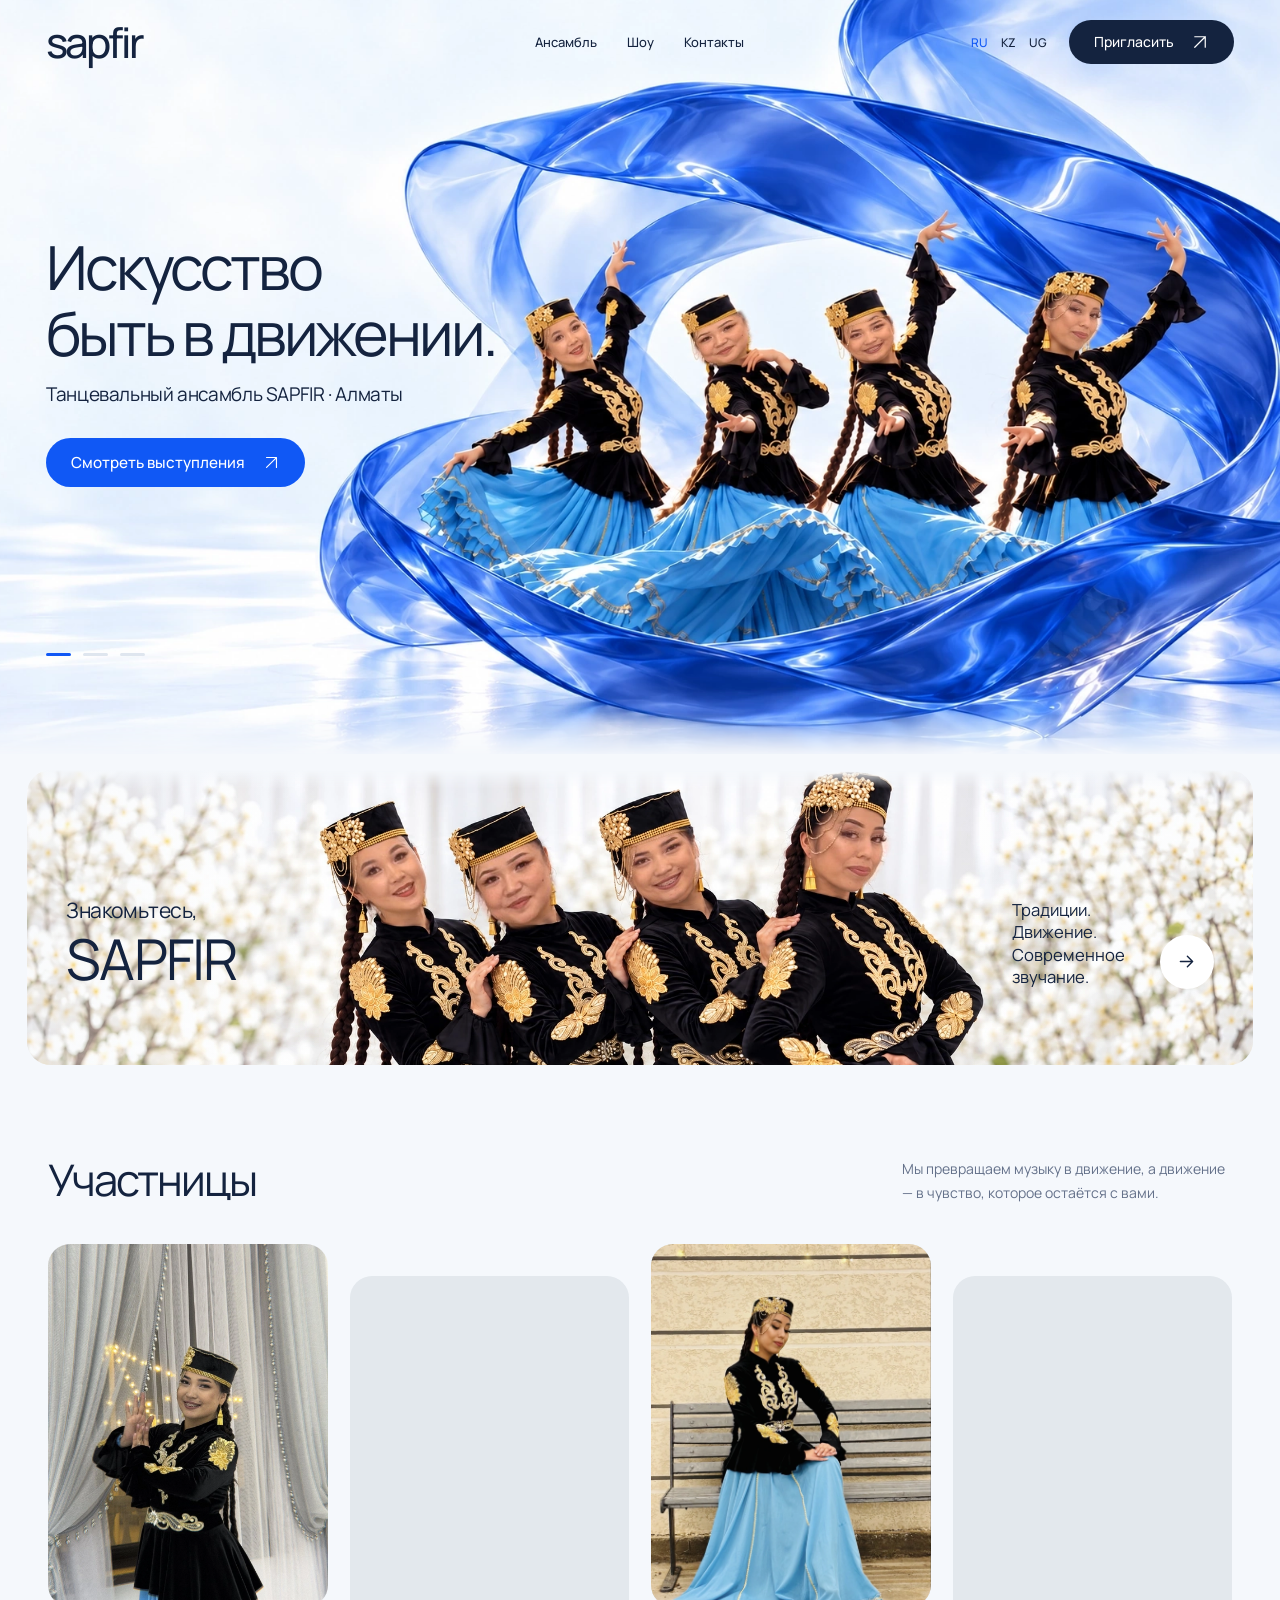
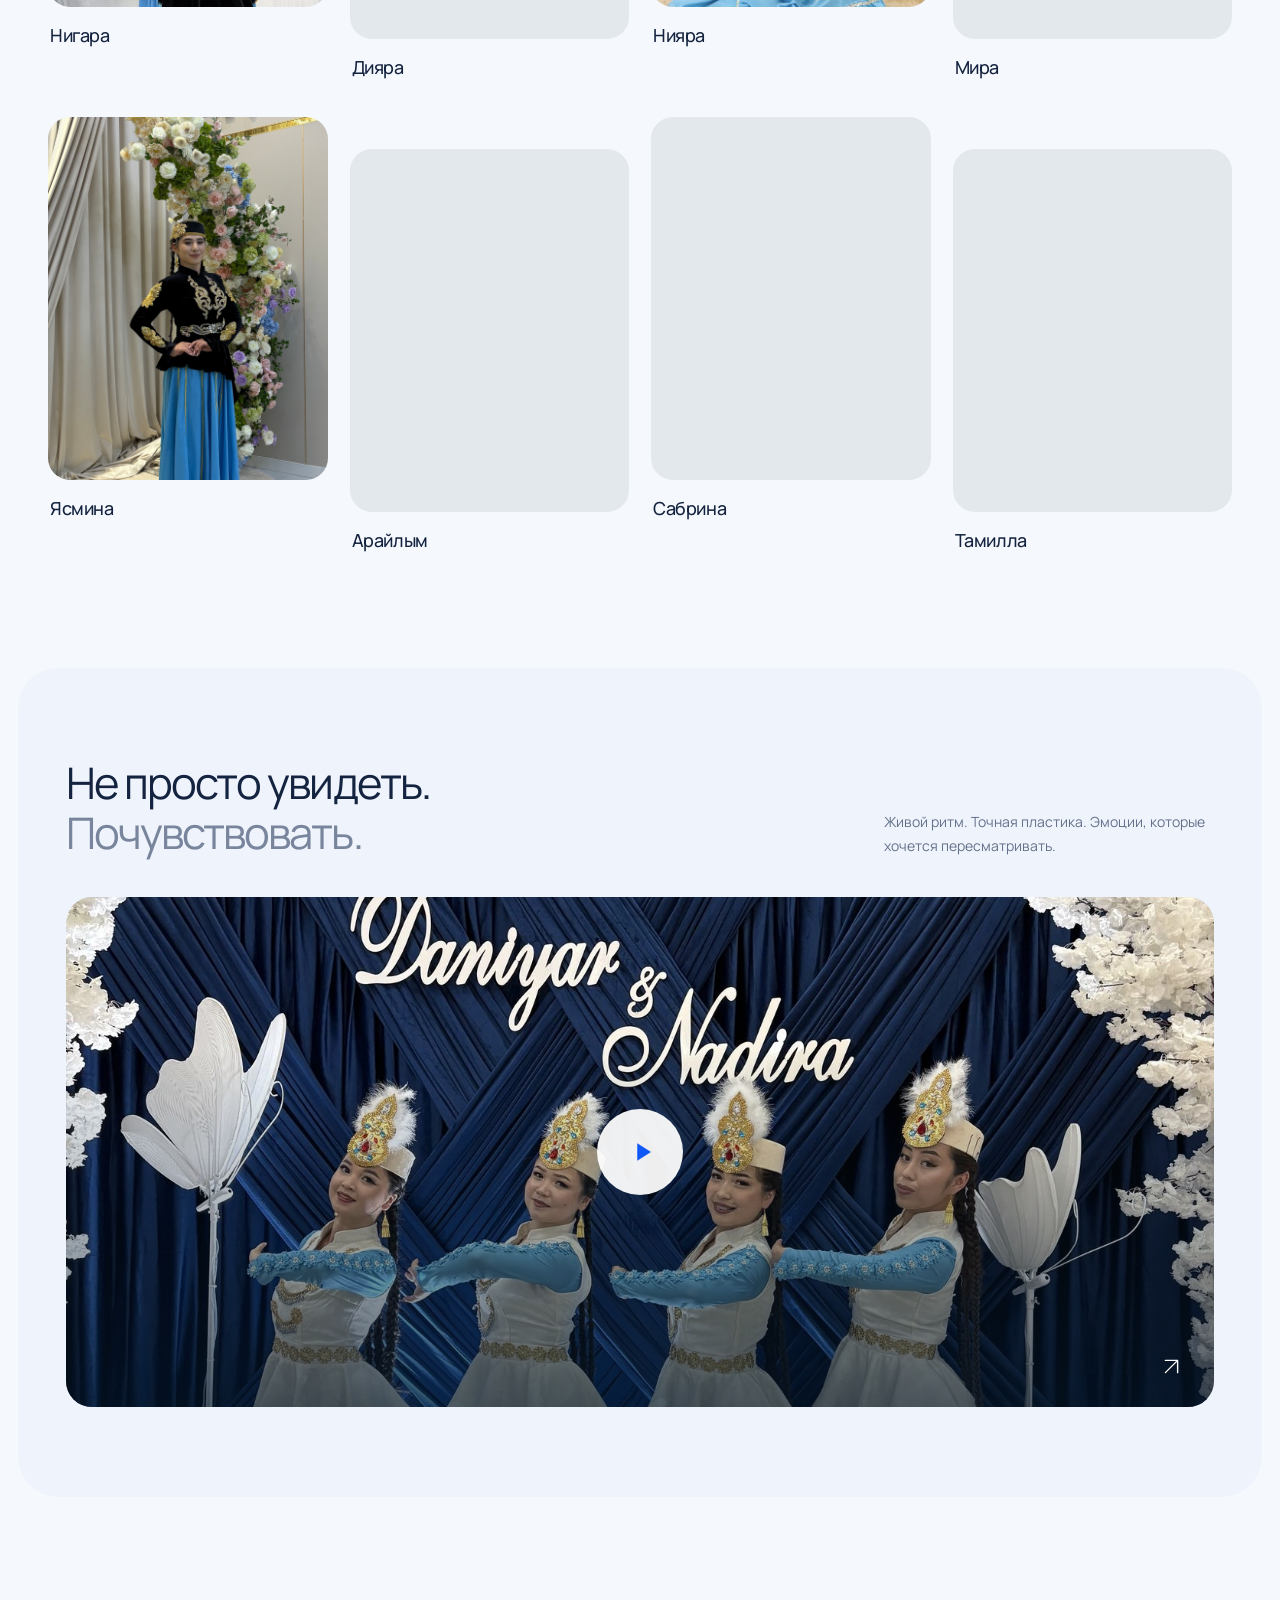
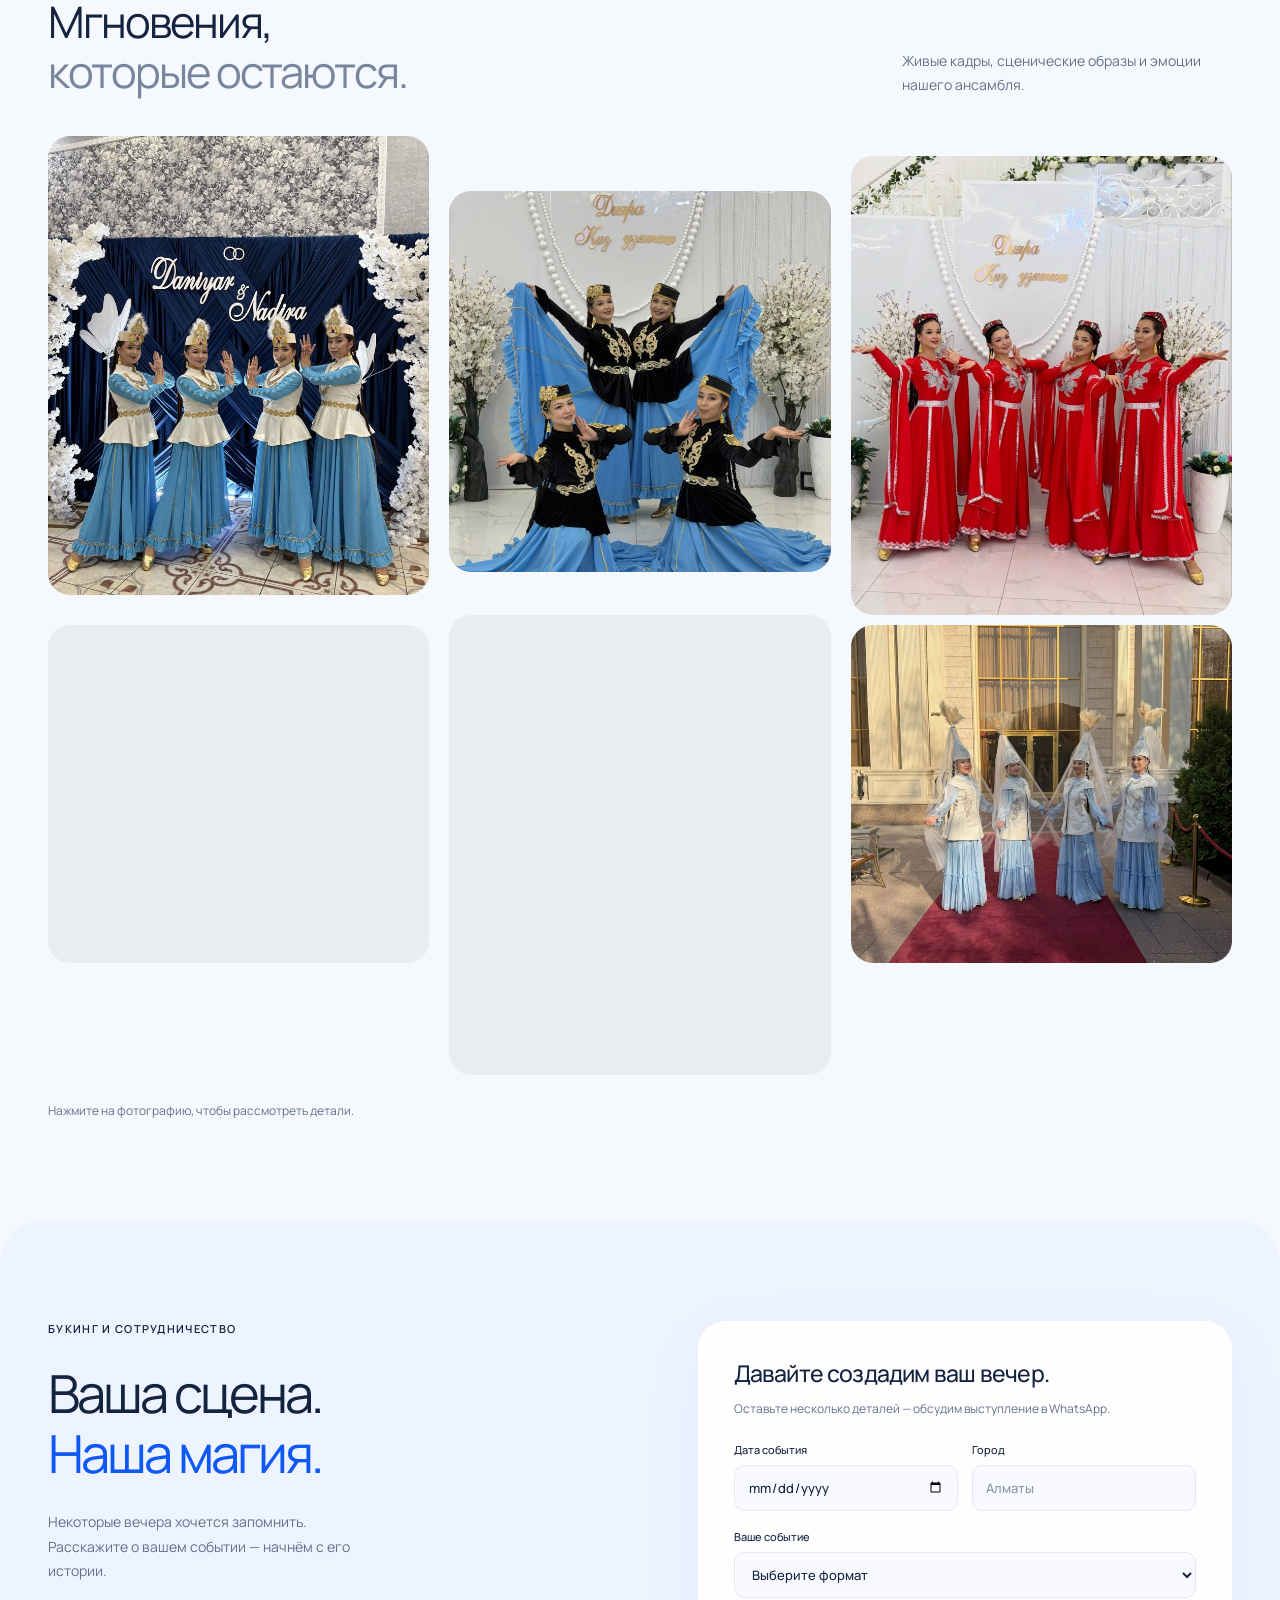
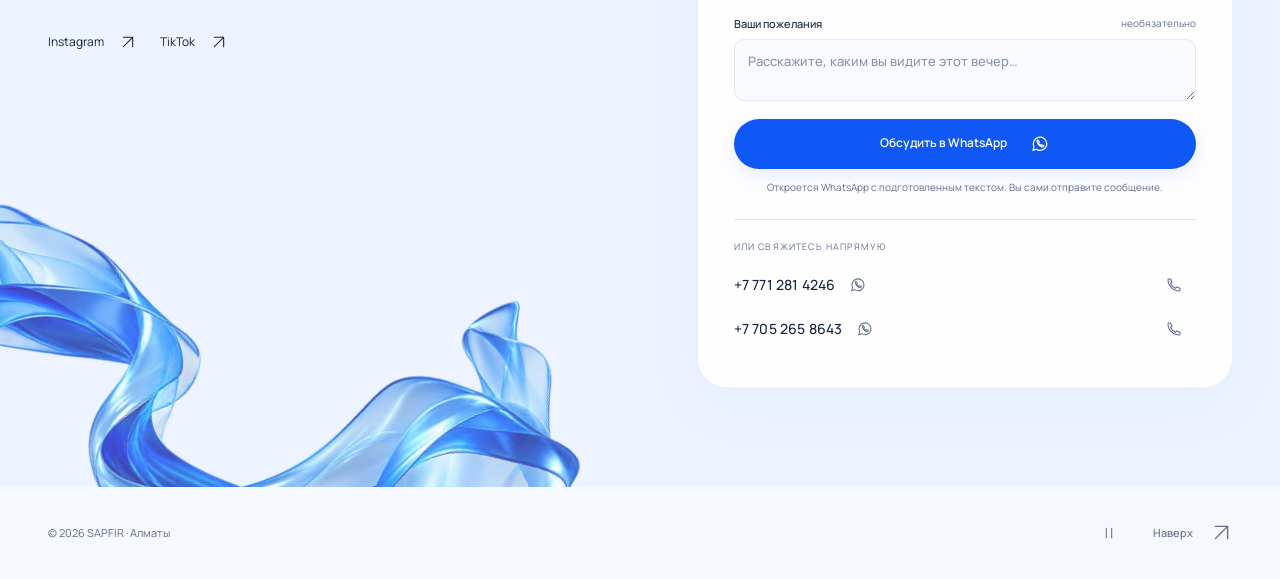
==== commit 3f658582: "Add files via upload" ====
--- a/index.html
+++ b/index.html
@@ -46,8 +46,10 @@
     <div class="header-inner">
       <a class="wordmark" href="./" aria-label="SAPFIR — Главная">sapfir</a>
       <nav class="desktop-nav" aria-label="Основная навигация"><a href="#about">Ансамбль</a><a href="#films">Шоу</a><a href="#contact">Контакты</a></nav>
+      <div class="header-actions"><nav class="header-languages" aria-label="Выбрать язык"><a href="./" lang="ru" data-language aria-current="page">RU</a><a href="./kk/" lang="kk" data-language>KZ</a><a href="./ug/" lang="ug" data-language>UG</a></nav>
       <a class="button button-dark header-book" href="#contact">Пригласить <svg class="icon"><use href="#i-arrow"/></svg></a>
       <button class="icon-button menu-trigger" type="button" aria-label="Открыть меню" aria-expanded="false" aria-controls="mobile-menu"><svg class="icon"><use href="#i-menu"/></svg></button>
+      </div>
     </div>
     <nav id="mobile-menu" class="mobile-menu" aria-label="Основная навигация" hidden><a href="#about">Ансамбль</a><a href="#films">Шоу</a><a href="#contact">Контакты</a></nav>
   </header>
@@ -78,7 +80,7 @@
     </section>
     <section class="team-section section container" id="team" aria-labelledby="team-title">
       <div class="section-head reveal"><h2 id="team-title">Участницы</h2><p>Мы превращаем музыку в движение, а движение — в чувство, которое остаётся с вами.</p></div>
-      <div class="team-grid"><article class="team-card reveal" data-person="nigara"><a class="portrait photo-link" href="./images/nigara.jpg" data-lightbox="team" data-caption="Нигара" aria-label="Открыть фотографию — Нигара"><img src="./images/nigara.webp" width="1000" height="1333" alt="Участница ансамбля SAPFIR — Нигара" loading="lazy" decoding="async"><span class="portrait-expand"><svg class="icon" aria-hidden="true"><use href="#i-expand"/></svg></span></a><div class="person-info"><h3>Нигара</h3></div></article><article class="team-card reveal" data-person="diyara"><a class="portrait photo-link" href="./images/diyara.jpg" data-lightbox="team" data-caption="Дияра" aria-label="Открыть фотографию — Дияра"><img src="./images/diyara.webp" width="1000" height="1333" alt="Участница ансамбля SAPFIR — Дияра" loading="lazy" decoding="async"><span class="portrait-expand"><svg class="icon" aria-hidden="true"><use href="#i-expand"/></svg></span></a><div class="person-info"><h3>Дияра</h3></div></article><article class="team-card reveal" data-person="niyara"><a class="portrait photo-link" href="./images/niyara-original.png" data-lightbox="team" data-caption="Нияра" aria-label="Открыть фотографию — Нияра"><img src="./images/niyara.webp" width="1179" height="2556" alt="Участница ансамбля SAPFIR — Нияра" loading="lazy" decoding="async"><span class="portrait-expand"><svg class="icon" aria-hidden="true"><use href="#i-expand"/></svg></span></a><div class="person-info"><h3>Нияра</h3></div></article><article class="team-card reveal" data-person="mira"><a class="portrait photo-link" href="./images/mira.jpg" data-lightbox="team" data-caption="Мира" aria-label="Открыть фотографию — Мира"><img src="./images/mira.webp" width="1000" height="1333" alt="Участница ансамбля SAPFIR — Мира" loading="lazy" decoding="async"><span class="portrait-expand"><svg class="icon" aria-hidden="true"><use href="#i-expand"/></svg></span></a><div class="person-info"><h3>Мира</h3></div></article><article class="team-card reveal" data-person="yasmina"><a class="portrait photo-link" href="./images/yasmina.jpg" data-lightbox="team" data-caption="Ясмина" aria-label="Открыть фотографию — Ясмина"><img src="./images/yasmina.webp" width="1152" height="1536" alt="Участница ансамбля SAPFIR — Ясмина" loading="lazy" decoding="async"><span class="portrait-expand"><svg class="icon" aria-hidden="true"><use href="#i-expand"/></svg></span></a><div class="person-info"><h3>Ясмина</h3></div></article><article class="team-card reveal" data-person="araylym"><a class="portrait photo-link" href="./images/araylym.jpg" data-lightbox="team" data-caption="Арайлым" aria-label="Открыть фотографию — Арайлым"><img src="./images/araylym.webp" width="864" height="1536" alt="Участница ансамбля SAPFIR — Арайлым" loading="lazy" decoding="async"><span class="portrait-expand"><svg class="icon" aria-hidden="true"><use href="#i-expand"/></svg></span></a><div class="person-info"><h3>Арайлым</h3></div></article><article class="team-card reveal" data-person="sabrina"><a class="portrait photo-link" href="./images/sabrina.jpg" data-lightbox="team" data-caption="Сабрина" aria-label="Открыть фотографию — Сабрина"><img src="./images/sabrina.webp" width="1159" height="1536" alt="Участница ансамбля SAPFIR — Сабрина" loading="lazy" decoding="async"><span class="portrait-expand"><svg class="icon" aria-hidden="true"><use href="#i-expand"/></svg></span></a><div class="person-info"><h3>Сабрина</h3></div></article><article class="team-card reveal" data-person="tamilla"><a class="portrait photo-link" href="./images/tamilla.jpg" data-lightbox="team" data-caption="Тамилла" aria-label="Открыть фотографию — Тамилла"><img src="./images/tamilla.webp" width="1536" height="1027" alt="Участница ансамбля SAPFIR — Тамилла" loading="lazy" decoding="async"><span class="portrait-expand"><svg class="icon" aria-hidden="true"><use href="#i-expand"/></svg></span></a><div class="person-info"><h3>Тамилла</h3></div></article></div>
+      <div class="team-grid"><article class="team-card reveal" data-person="nigara"><a class="portrait photo-link" href="./images/nigara.jpg" data-lightbox="team" data-caption="Нигара" aria-label="Открыть фотографию — Нигара"><img src="./images/nigara.webp" width="1000" height="1333" alt="Участница ансамбля SAPFIR — Нигара" loading="lazy" decoding="async"><span class="portrait-expand"><svg class="icon" aria-hidden="true"><use href="#i-expand"/></svg></span></a><div class="person-info"><h3>Нигара</h3></div></article><article class="team-card reveal" data-person="diyara"><a class="portrait photo-link" href="./images/diyara.jpg" data-lightbox="team" data-caption="Дияра" aria-label="Открыть фотографию — Дияра"><img src="./images/diyara.webp" width="1152" height="1536" alt="Участница ансамбля SAPFIR — Дияра" loading="lazy" decoding="async"><span class="portrait-expand"><svg class="icon" aria-hidden="true"><use href="#i-expand"/></svg></span></a><div class="person-info"><h3>Дияра</h3></div></article><article class="team-card reveal" data-person="niyara"><a class="portrait photo-link" href="./images/niyara-original.png" data-lightbox="team" data-caption="Нияра" aria-label="Открыть фотографию — Нияра"><img src="./images/niyara.webp" width="1179" height="2556" alt="Участница ансамбля SAPFIR — Нияра" loading="lazy" decoding="async"><span class="portrait-expand"><svg class="icon" aria-hidden="true"><use href="#i-expand"/></svg></span></a><div class="person-info"><h3>Нияра</h3></div></article><article class="team-card reveal" data-person="mira"><a class="portrait photo-link" href="./images/mira.jpg" data-lightbox="team" data-caption="Мира" aria-label="Открыть фотографию — Мира"><img src="./images/mira.webp" width="1000" height="1333" alt="Участница ансамбля SAPFIR — Мира" loading="lazy" decoding="async"><span class="portrait-expand"><svg class="icon" aria-hidden="true"><use href="#i-expand"/></svg></span></a><div class="person-info"><h3>Мира</h3></div></article><article class="team-card reveal" data-person="yasmina"><a class="portrait photo-link" href="./images/yasmina.jpg" data-lightbox="team" data-caption="Ясмина" aria-label="Открыть фотографию — Ясмина"><img src="./images/yasmina.webp" width="1152" height="1536" alt="Участница ансамбля SAPFIR — Ясмина" loading="lazy" decoding="async"><span class="portrait-expand"><svg class="icon" aria-hidden="true"><use href="#i-expand"/></svg></span></a><div class="person-info"><h3>Ясмина</h3></div></article><article class="team-card reveal" data-person="araylym"><a class="portrait photo-link" href="./images/araylym.jpg" data-lightbox="team" data-caption="Арайлым" aria-label="Открыть фотографию — Арайлым"><img src="./images/araylym.webp" width="864" height="1536" alt="Участница ансамбля SAPFIR — Арайлым" loading="lazy" decoding="async"><span class="portrait-expand"><svg class="icon" aria-hidden="true"><use href="#i-expand"/></svg></span></a><div class="person-info"><h3>Арайлым</h3></div></article><article class="team-card reveal" data-person="sabrina"><a class="portrait photo-link" href="./images/sabrina.jpg" data-lightbox="team" data-caption="Сабрина" aria-label="Открыть фотографию — Сабрина"><img src="./images/sabrina.webp" width="1159" height="1536" alt="Участница ансамбля SAPFIR — Сабрина" loading="lazy" decoding="async"><span class="portrait-expand"><svg class="icon" aria-hidden="true"><use href="#i-expand"/></svg></span></a><div class="person-info"><h3>Сабрина</h3></div></article><article class="team-card reveal" data-person="tamilla"><a class="portrait photo-link" href="./images/tamilla.jpg" data-lightbox="team" data-caption="Тамилла" aria-label="Открыть фотографию — Тамилла"><img src="./images/tamilla.webp" width="1536" height="1027" alt="Участница ансамбля SAPFIR — Тамилла" loading="lazy" decoding="async"><span class="portrait-expand"><svg class="icon" aria-hidden="true"><use href="#i-expand"/></svg></span></a><div class="person-info"><h3>Тамилла</h3></div></article></div>
     </section>
     <section class="film-section section" id="films" aria-labelledby="film-title">
       <div class="container"><div class="section-head reveal"><div><h2 id="film-title">Не просто увидеть.<br><span class="soft-text">Почувствовать.</span></h2></div><p>Живой ритм. Точная пластика. Эмоции, которые хочется пересматривать.</p></div>
@@ -92,7 +94,7 @@
     </section>
     <section class="gallery-section section container" id="gallery" aria-labelledby="gallery-title">
       <div class="section-head reveal"><div><h2 id="gallery-title">Мгновения,<br><span class="soft-text">которые остаются.</span></h2></div><p>Живые кадры, сценические образы и эмоции нашего ансамбля.</p></div>
-      <div class="gallery-grid"><a class="gallery-item photo-link reveal" href="./images/gallery.jpg" data-lightbox="gallery" data-caption="Мгновения, которые остаются" aria-label="Открыть фотографию — Мгновения, которые остаются"><picture><source srcset="./images/gallery-750.webp 750w, ./images/gallery.webp 1500w" sizes="(max-width: 760px) 48vw, 31vw" type="image/webp"><img src="./images/gallery.jpg" alt="Мгновения, которые остаются — SAPFIR" width="1500" height="2000" loading="lazy" decoding="async"></picture><span class="gallery-expand"><svg class="icon" aria-hidden="true"><use href="#i-expand"/></svg></span></a><a class="gallery-item photo-link reveal" href="./images/main.jpg" data-lightbox="gallery" data-caption="В одном ритме" aria-label="Открыть фотографию — В одном ритме"><picture><source srcset="./images/main-750.webp 750w, ./images/main.webp 1500w" sizes="(max-width: 760px) 48vw, 31vw" type="image/webp"><img src="./images/main.jpg" alt="В одном ритме — SAPFIR" width="1500" height="2000" loading="lazy" decoding="async"></picture><span class="gallery-expand"><svg class="icon" aria-hidden="true"><use href="#i-expand"/></svg></span></a><a class="gallery-item photo-link reveal" href="./images/gallery3.jpg" data-lightbox="gallery" data-caption="Энергия нашей сцены" aria-label="Открыть фотографию — Энергия нашей сцены"><picture><source srcset="./images/gallery3-750.webp 750w, ./images/gallery3.webp 960w" sizes="(max-width: 760px) 48vw, 31vw" type="image/webp"><img src="./images/gallery3.jpg" alt="Энергия нашей сцены — SAPFIR" width="960" height="1280" loading="lazy" decoding="async"></picture><span class="gallery-expand"><svg class="icon" aria-hidden="true"><use href="#i-expand"/></svg></span></a><a class="gallery-item photo-link reveal" href="./images/gallery4.jpg" data-lightbox="gallery" data-caption="Красота в движении" aria-label="Открыть фотографию — Красота в движении"><picture><source srcset="./images/gallery4-750.webp 750w, ./images/gallery4.webp 1500w" sizes="(max-width: 760px) 48vw, 31vw" type="image/webp"><img src="./images/gallery4.jpg" alt="Красота в движении — SAPFIR" width="1500" height="2000" loading="lazy" decoding="async"></picture><span class="gallery-expand"><svg class="icon" aria-hidden="true"><use href="#i-expand"/></svg></span></a><a class="gallery-item photo-link reveal" href="./images/gallery1.jpg" data-lightbox="gallery" data-caption="За каждым движением — чувство" aria-label="Открыть фотографию — За каждым движением — чувство"><picture><source srcset="./images/gallery1-750.webp 750w, ./images/gallery1.webp 1500w" sizes="(max-width: 760px) 48vw, 31vw" type="image/webp"><img src="./images/gallery1.jpg" alt="За каждым движением — чувство — SAPFIR" width="1500" height="2000" loading="lazy" decoding="async"></picture><span class="gallery-expand"><svg class="icon" aria-hidden="true"><use href="#i-expand"/></svg></span></a></div>
+      <div class="gallery-grid"><a class="gallery-item photo-link reveal" href="./images/gallery.jpg" data-lightbox="gallery" data-caption="Мгновения, которые остаются" aria-label="Открыть фотографию — Мгновения, которые остаются"><picture><source srcset="./images/gallery-750.webp 750w, ./images/gallery.webp 1500w" sizes="(max-width: 760px) 48vw, 31vw" type="image/webp"><img src="./images/gallery.jpg" alt="Мгновения, которые остаются — SAPFIR" width="1500" height="2000" loading="lazy" decoding="async"></picture><span class="gallery-expand"><svg class="icon" aria-hidden="true"><use href="#i-expand"/></svg></span></a><a class="gallery-item photo-link reveal" href="./images/main.jpg" data-lightbox="gallery" data-caption="В одном ритме" aria-label="Открыть фотографию — В одном ритме"><picture><source srcset="./images/main-750.webp 750w, ./images/main.webp 1500w" sizes="(max-width: 760px) 48vw, 31vw" type="image/webp"><img src="./images/main.jpg" alt="В одном ритме — SAPFIR" width="1500" height="2000" loading="lazy" decoding="async"></picture><span class="gallery-expand"><svg class="icon" aria-hidden="true"><use href="#i-expand"/></svg></span></a><a class="gallery-item photo-link reveal" href="./images/gallery3.jpg" data-lightbox="gallery" data-caption="Энергия нашей сцены" aria-label="Открыть фотографию — Энергия нашей сцены"><picture><source srcset="./images/gallery3-750.webp 750w, ./images/gallery3.webp 960w" sizes="(max-width: 760px) 48vw, 31vw" type="image/webp"><img src="./images/gallery3.jpg" alt="Энергия нашей сцены — SAPFIR" width="960" height="1280" loading="lazy" decoding="async"></picture><span class="gallery-expand"><svg class="icon" aria-hidden="true"><use href="#i-expand"/></svg></span></a><a class="gallery-item photo-link reveal" href="./images/gallery4.jpg" data-lightbox="gallery" data-caption="Красота в движении" aria-label="Открыть фотографию — Красота в движении"><picture><source srcset="./images/gallery4-750.webp 750w, ./images/gallery4.webp 1500w" sizes="(max-width: 760px) 48vw, 31vw" type="image/webp"><img src="./images/gallery4.jpg" alt="Красота в движении — SAPFIR" width="1500" height="2000" loading="lazy" decoding="async"></picture><span class="gallery-expand"><svg class="icon" aria-hidden="true"><use href="#i-expand"/></svg></span></a><a class="gallery-item photo-link reveal" href="./images/gallery1.jpg" data-lightbox="gallery" data-caption="За каждым движением — чувство" aria-label="Открыть фотографию — За каждым движением — чувство"><picture><source srcset="./images/gallery1-750.webp 750w, ./images/gallery1.webp 1500w" sizes="(max-width: 760px) 48vw, 31vw" type="image/webp"><img src="./images/gallery1.jpg" alt="За каждым движением — чувство — SAPFIR" width="1500" height="2000" loading="lazy" decoding="async"></picture><span class="gallery-expand"><svg class="icon" aria-hidden="true"><use href="#i-expand"/></svg></span></a><a class="gallery-item photo-link reveal" href="./images/gallery5.jpg" data-lightbox="gallery" data-caption="Перед выходом на сцену" aria-label="Открыть фотографию — Перед выходом на сцену"><picture><source srcset="./images/gallery5-750.webp 750w, ./images/gallery5.webp 1152w" sizes="(max-width: 760px) 48vw, 31vw" type="image/webp"><img src="./images/gallery5.jpg" alt="Перед выходом на сцену — SAPFIR" width="1152" height="1536" loading="lazy" decoding="async"></picture><span class="gallery-expand"><svg class="icon" aria-hidden="true"><use href="#i-expand"/></svg></span></a></div>
       <p class="gallery-note">Нажмите на фотографию, чтобы рассмотреть детали.</p>
     </section>
     <section class="contact-section section" id="contact" aria-labelledby="contact-title">
@@ -115,7 +117,7 @@
   </main>
   <footer class="site-footer container">
     <span class="copyright">© <span data-year>2026</span> SAPFIR · Алматы</span>
-    <nav class="footer-languages" aria-label="Выбрать язык"><a href="./" lang="ru" data-language aria-current="page">RU</a><a href="./kk/" lang="kk" data-language>KZ</a><a href="./ug/" lang="ug" data-language>UG</a></nav>
+    
     <div class="footer-tools"><button class="motion-toggle icon-button" type="button" aria-pressed="false" aria-label="Приостановить анимацию" title="Приостановить анимацию"><svg class="icon"><use href="#i-pause"/></svg></button><a class="back-top text-link" href="#home">Наверх <svg class="icon"><use href="#i-arrow"/></svg></a></div>
   </footer>
   <dialog class="lightbox" id="lightbox" aria-label="Просмотр фотографий"><div class="lightbox-shell"><div class="lightbox-toolbar"><span id="lightbox-counter" class="sr-only" aria-live="polite"></span><div><button type="button" class="icon-button" data-zoom aria-label="Увеличить фотографию" aria-pressed="false"><svg class="icon"><use href="#i-expand"/></svg></button><button type="button" class="icon-button" data-close aria-label="Закрыть"><svg class="icon"><use href="#i-close"/></svg></button></div></div><div class="lightbox-image-wrap"><img id="lightbox-image" alt=""></div><div class="lightbox-bottom"><button type="button" class="icon-button previous" data-previous aria-label="Предыдущая фотография"><svg class="icon"><use href="#i-next"/></svg></button><p id="lightbox-caption" aria-live="polite"></p><button type="button" class="icon-button" data-next aria-label="Следующая фотография"><svg class="icon"><use href="#i-next"/></svg></button></div></div></dialog>
--- a/assets/site.css
+++ b/assets/site.css
@@ -105,3 +105,16 @@
 @media(hover:none){.portrait .portrait-expand,.gallery-expand{opacity:1;transform:none}.portrait:hover{transform:none;box-shadow:none}.button:hover{transform:none}}
 html.motion-paused{scroll-behavior:auto}.motion-paused *,.motion-paused *:before,.motion-paused *:after{animation:none!important;transition:none!important}.motion-paused .reveal{opacity:1!important;transform:none!important}.motion-paused .hero-art{transform:none!important}
 @media(prefers-reduced-motion:reduce){:root{scroll-behavior:auto}*,*:before,*:after{animation:none!important;transition:none!important}.reveal,.motion-ready .reveal:not(.visible){opacity:1;transform:none}.hero-art{transform:none!important}}
+
+/* Focused revision: language selection in header and feathered image junction. */
+.header-actions{justify-self:end;display:flex;align-items:center;gap:22px}
+.header-languages{display:flex;align-items:center;gap:13px;flex-shrink:0}
+.header-languages a{display:inline-flex;align-items:center;justify-content:center;min-height:44px;font-size:12px;font-weight:500}
+.header-languages a[aria-current]{color:var(--blue)}
+.hero-art{mask-image:linear-gradient(to bottom,#000 calc(100% - 45px),transparent 100%);-webkit-mask-image:linear-gradient(to bottom,#000 calc(100% - 45px),transparent 100%)}
+.intro{margin-top:16px}
+.intro-card picture{mask-image:linear-gradient(to bottom,transparent 0,#000 18px);-webkit-mask-image:linear-gradient(to bottom,transparent 0,#000 18px)}
+.intro-card{background:var(--paper);box-shadow:none}
+@media(max-width:1100px) and (min-width:761px){.header-actions{gap:13px}.header-languages{gap:10px}.header-languages a{font-size:11px}.desktop-nav{gap:18px}.header-inner{gap:16px}.header-book{padding-inline:16px}}
+@media(max-width:760px){.header-actions{gap:14px}.header-languages{gap:12px}.header-languages a{font-size:11px}.intro{margin-top:10px}.intro-card picture{mask-image:linear-gradient(to bottom,transparent 0,#000 12px);-webkit-mask-image:linear-gradient(to bottom,transparent 0,#000 12px)}.site-footer{display:flex;flex-wrap:wrap}.copyright{margin-right:auto}}
+@media(max-width:370px){.header-actions{gap:8px}.header-languages{gap:10px}}
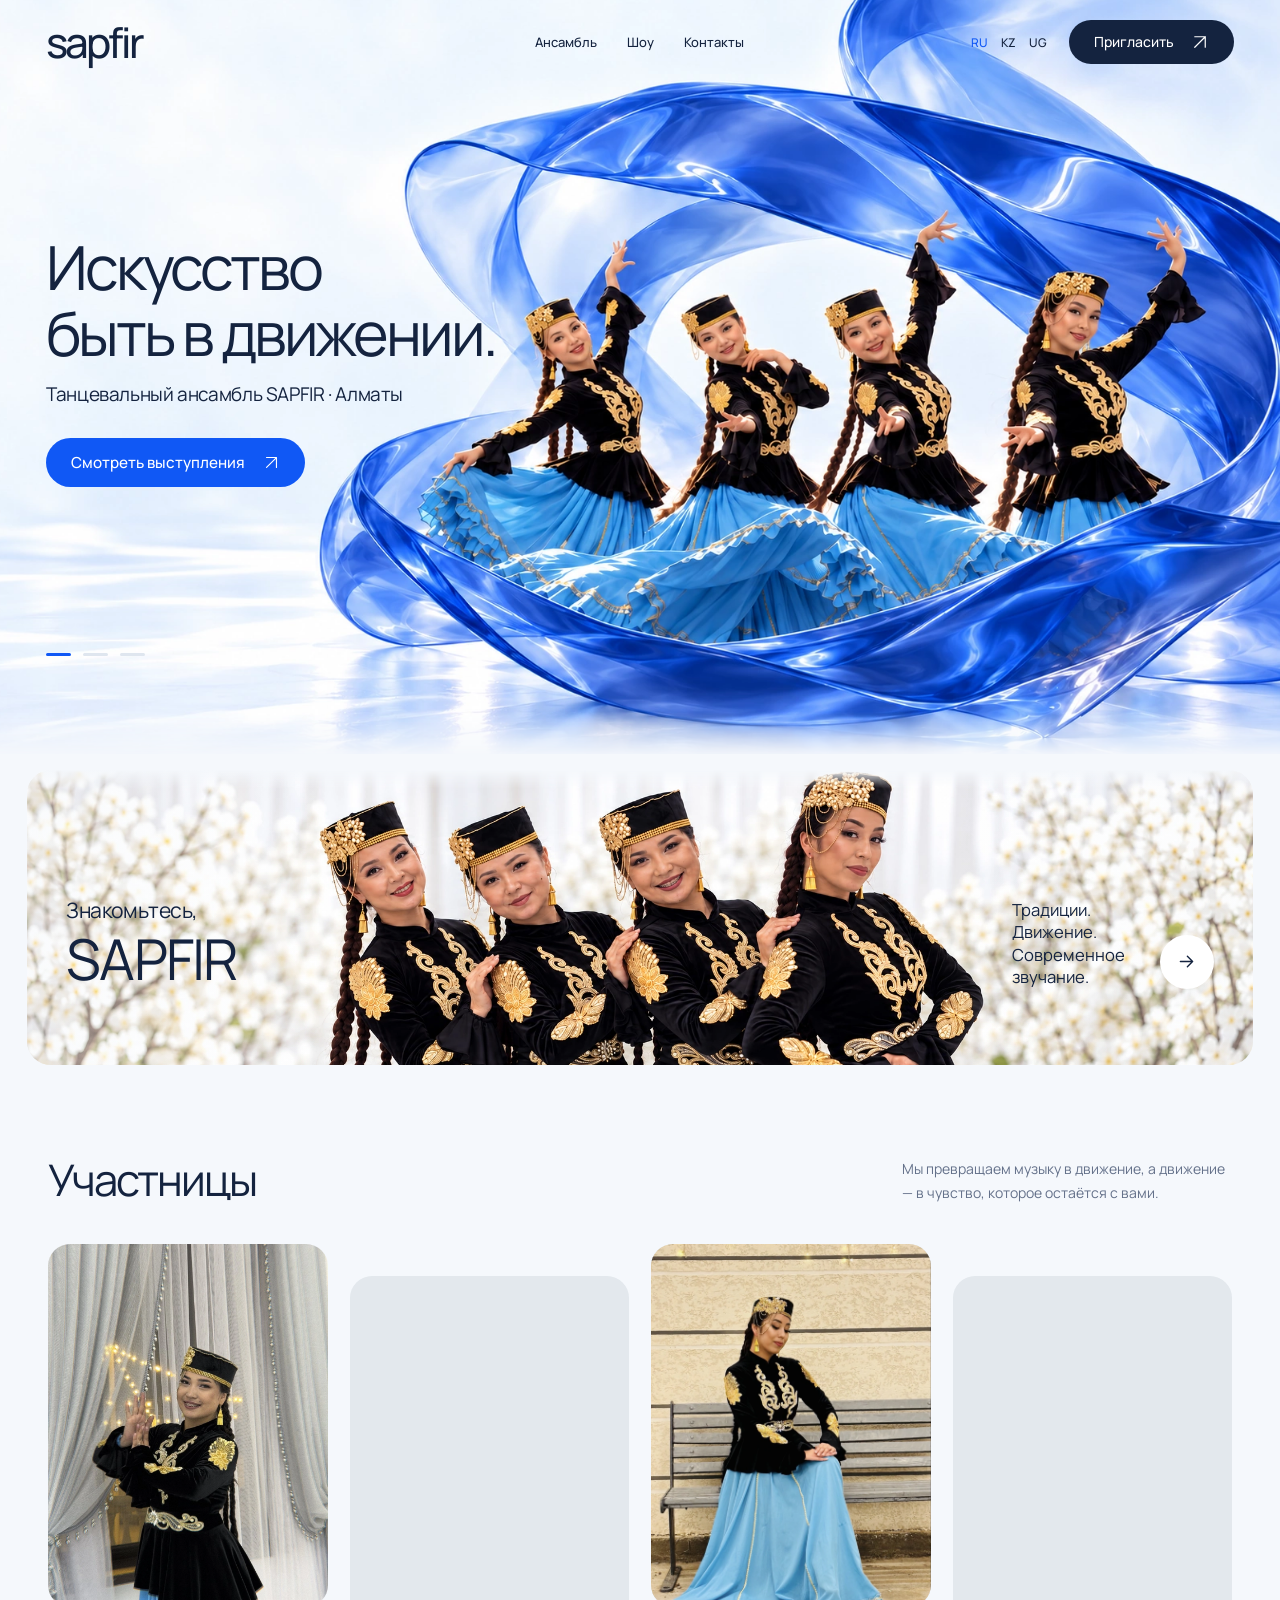
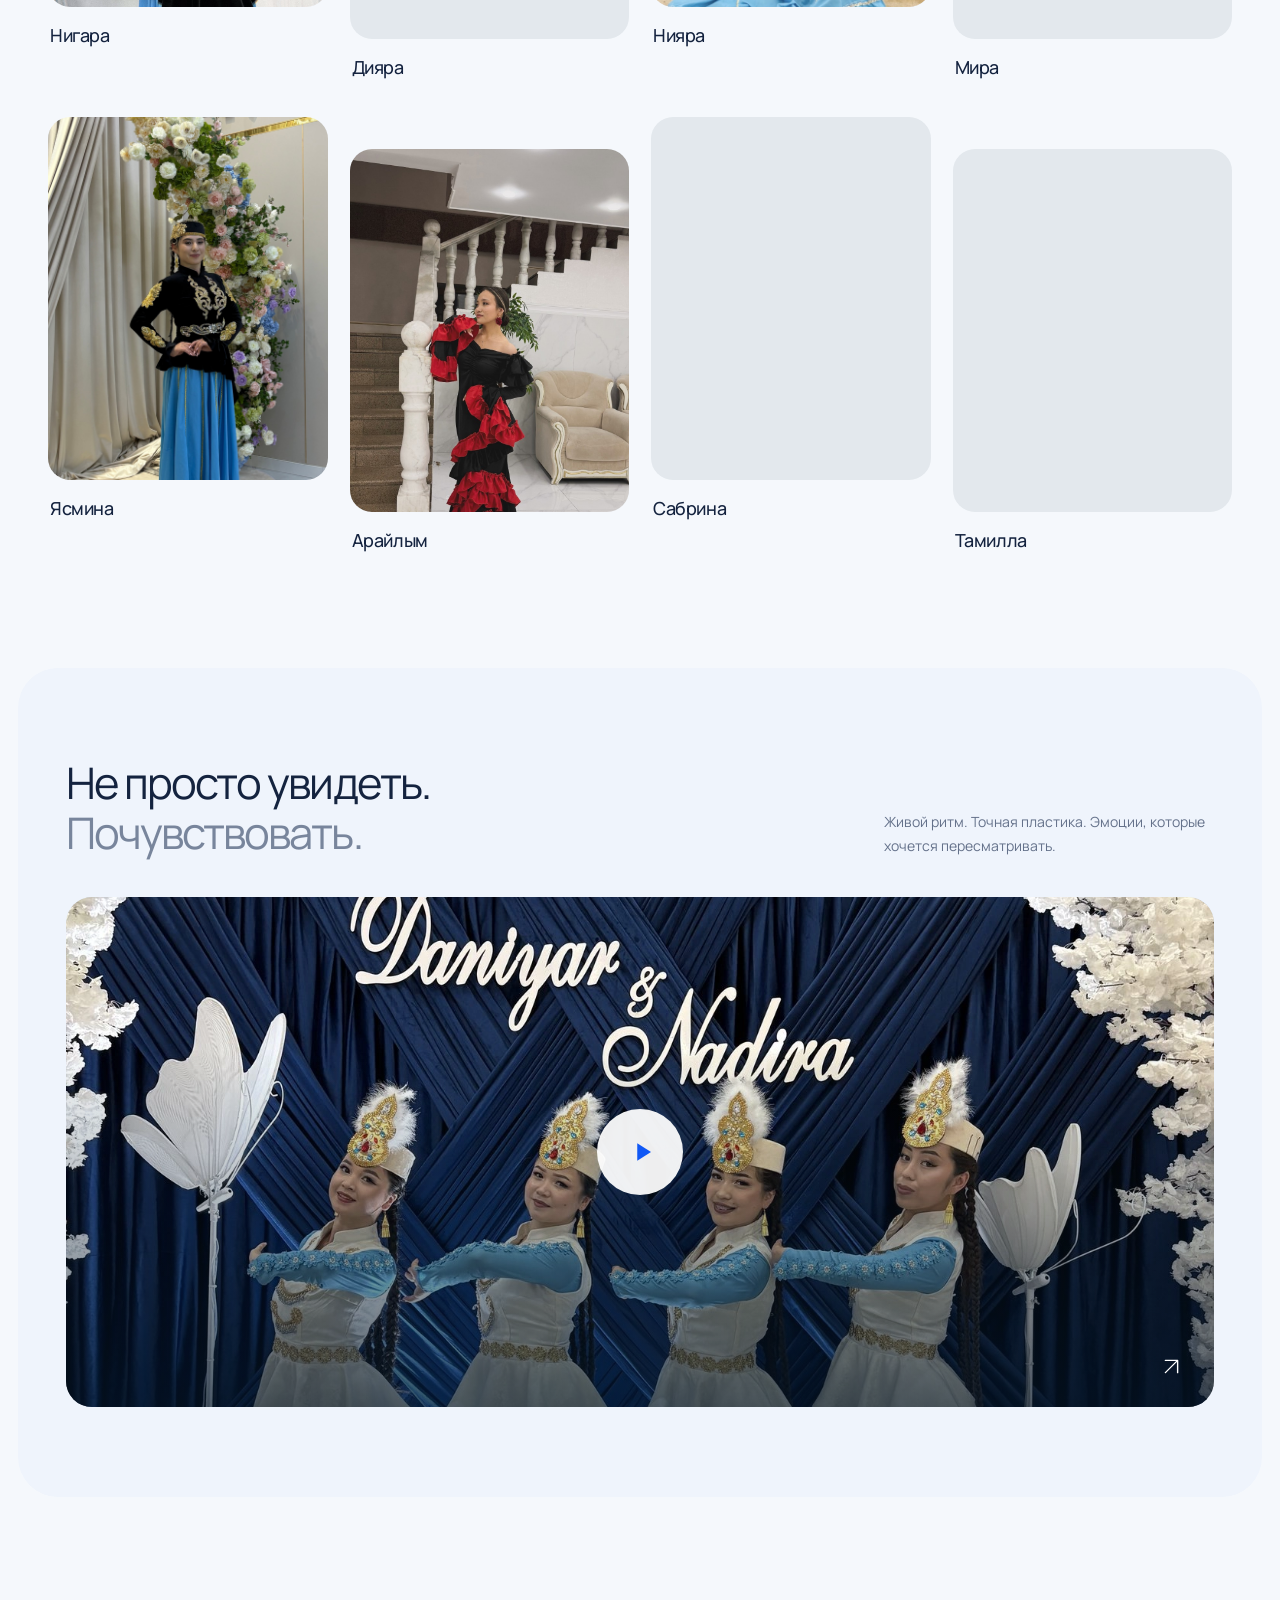
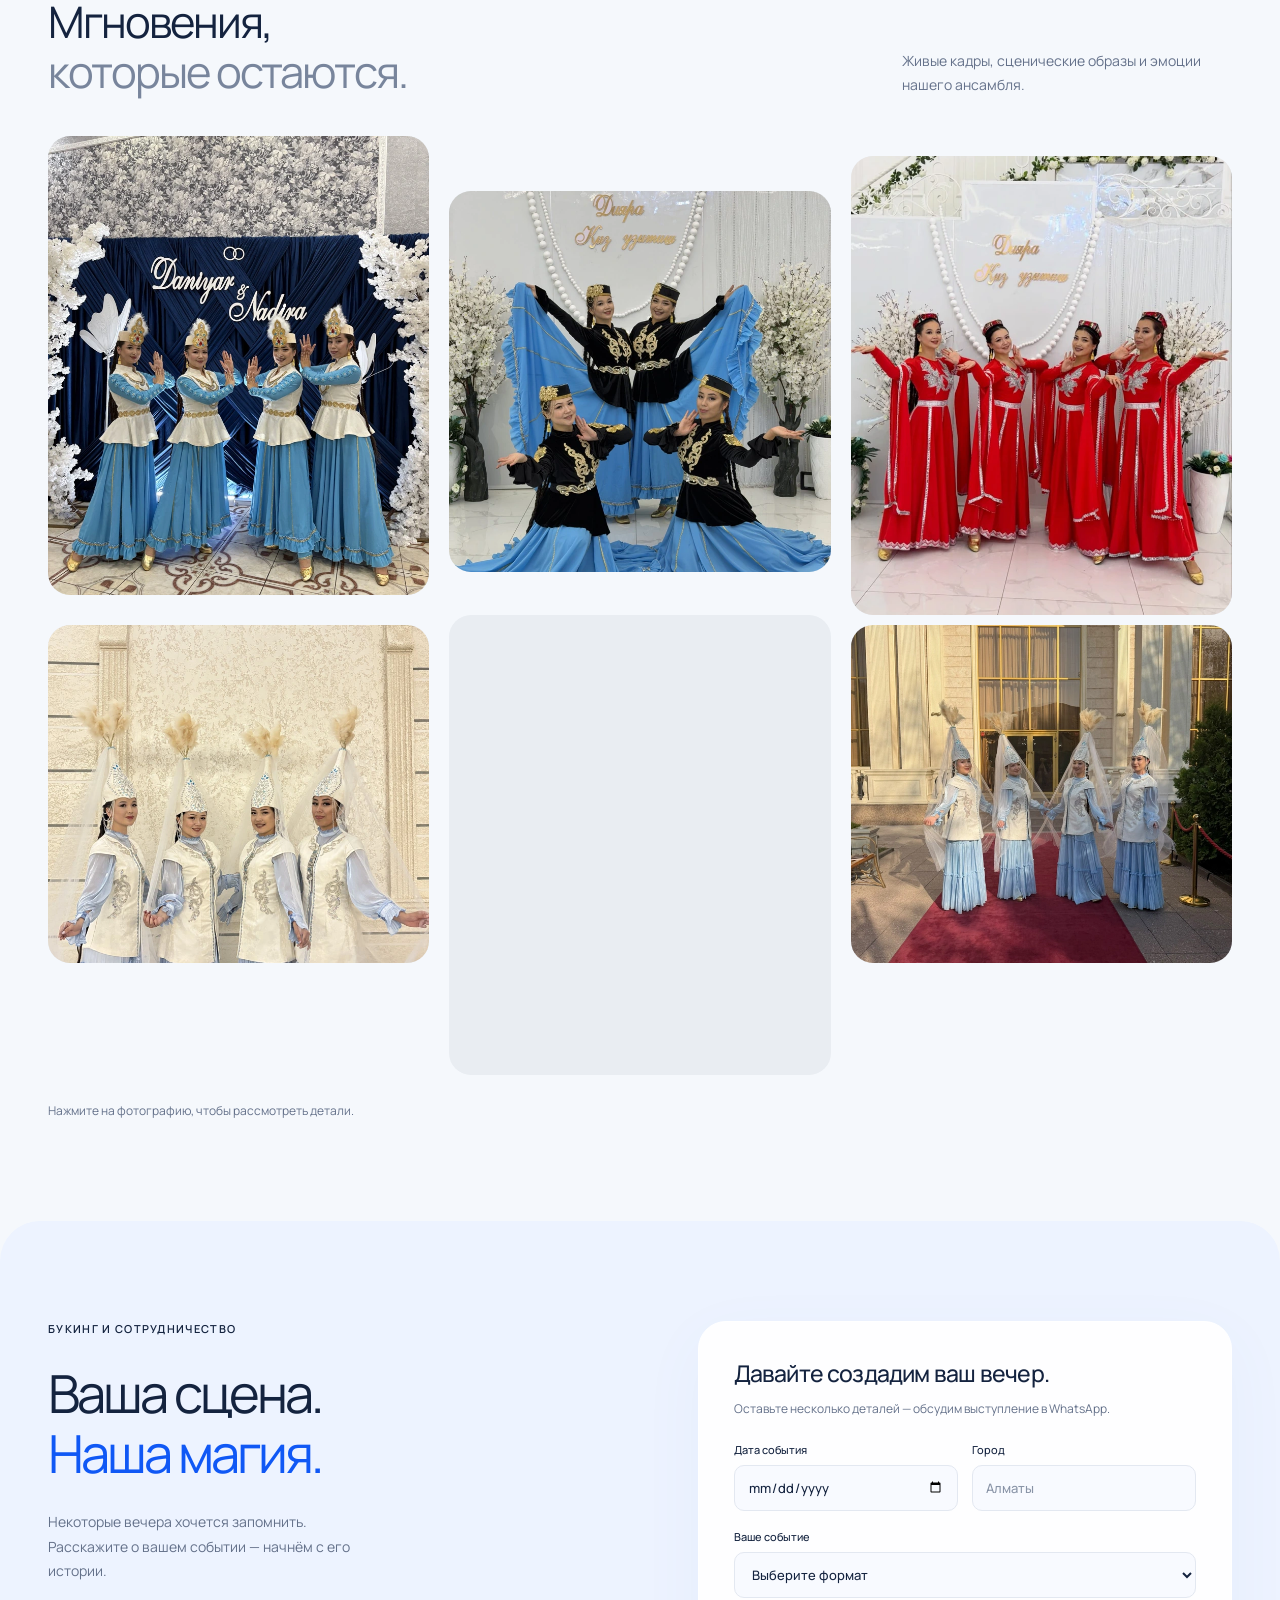
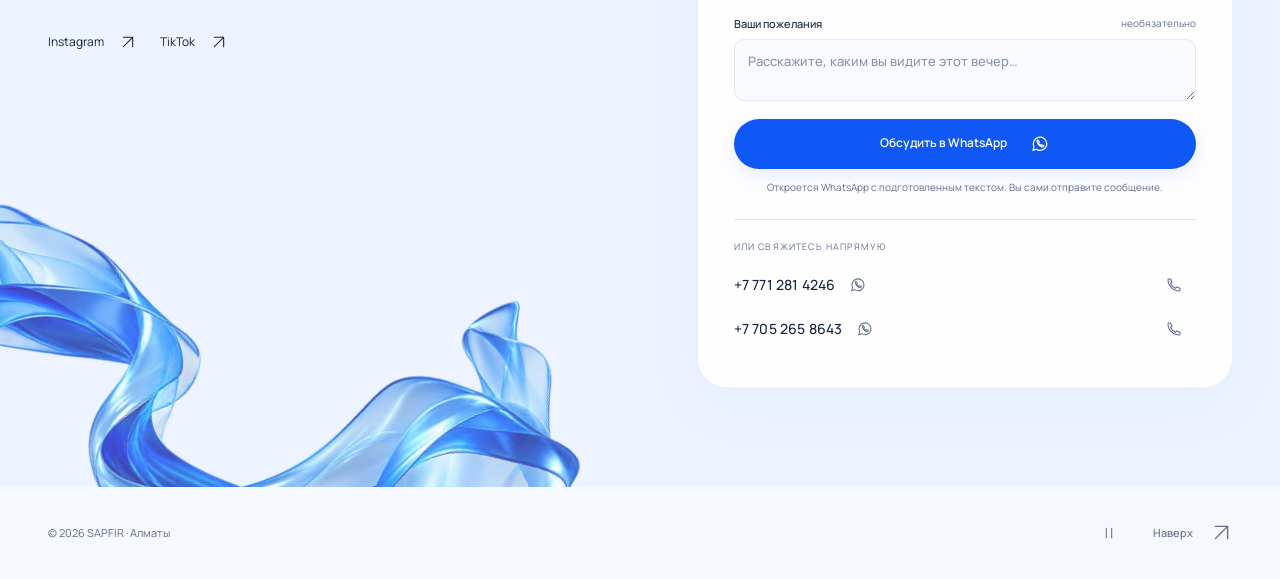
==== commit 7b9d5293: "Add files via upload" ====
--- a/index.html
+++ b/index.html
@@ -56,8 +56,8 @@
   <main id="main">
     <section class="hero" id="home" aria-labelledby="hero-title">
       <picture class="hero-art" aria-hidden="true">
-        <source media="(max-width:760px)" srcset="./images/hero-mobile-640.webp 640w, ./images/hero-mobile-1024.webp 1024w" sizes="100vw" width="1024" height="1536">
-        <img src="./images/hero-desktop-1659.webp" srcset="./images/hero-desktop-1200.webp 1200w, ./images/hero-desktop-1659.webp 1659w" sizes="100vw" width="1659" height="948" alt="" fetchpriority="high" decoding="async">
+        <source media="(max-width:760px)" srcset="./images/hero-mobile-640.webp 640w, ./images/hero-mobile-1024.webp 1024w" sizes="100vw" width="1024" height="931">
+        <img src="./images/hero-desktop-1659.webp" srcset="./images/hero-desktop-1200.webp 1200w, ./images/hero-desktop-1659.webp 1659w" sizes="100vw" width="1659" height="925" alt="" fetchpriority="high" decoding="async">
       </picture>
       <div class="hero-content">
         <h1 id="hero-title"><span>Искусство</span><span>быть в движении.</span></h1>
@@ -80,7 +80,7 @@
     </section>
     <section class="team-section section container" id="team" aria-labelledby="team-title">
       <div class="section-head reveal"><h2 id="team-title">Участницы</h2><p>Мы превращаем музыку в движение, а движение — в чувство, которое остаётся с вами.</p></div>
-      <div class="team-grid"><article class="team-card reveal" data-person="nigara"><a class="portrait photo-link" href="./images/nigara.jpg" data-lightbox="team" data-caption="Нигара" aria-label="Открыть фотографию — Нигара"><img src="./images/nigara.webp" width="1000" height="1333" alt="Участница ансамбля SAPFIR — Нигара" loading="lazy" decoding="async"><span class="portrait-expand"><svg class="icon" aria-hidden="true"><use href="#i-expand"/></svg></span></a><div class="person-info"><h3>Нигара</h3></div></article><article class="team-card reveal" data-person="diyara"><a class="portrait photo-link" href="./images/diyara.jpg" data-lightbox="team" data-caption="Дияра" aria-label="Открыть фотографию — Дияра"><img src="./images/diyara.webp" width="1152" height="1536" alt="Участница ансамбля SAPFIR — Дияра" loading="lazy" decoding="async"><span class="portrait-expand"><svg class="icon" aria-hidden="true"><use href="#i-expand"/></svg></span></a><div class="person-info"><h3>Дияра</h3></div></article><article class="team-card reveal" data-person="niyara"><a class="portrait photo-link" href="./images/niyara-original.png" data-lightbox="team" data-caption="Нияра" aria-label="Открыть фотографию — Нияра"><img src="./images/niyara.webp" width="1179" height="2556" alt="Участница ансамбля SAPFIR — Нияра" loading="lazy" decoding="async"><span class="portrait-expand"><svg class="icon" aria-hidden="true"><use href="#i-expand"/></svg></span></a><div class="person-info"><h3>Нияра</h3></div></article><article class="team-card reveal" data-person="mira"><a class="portrait photo-link" href="./images/mira.jpg" data-lightbox="team" data-caption="Мира" aria-label="Открыть фотографию — Мира"><img src="./images/mira.webp" width="1000" height="1333" alt="Участница ансамбля SAPFIR — Мира" loading="lazy" decoding="async"><span class="portrait-expand"><svg class="icon" aria-hidden="true"><use href="#i-expand"/></svg></span></a><div class="person-info"><h3>Мира</h3></div></article><article class="team-card reveal" data-person="yasmina"><a class="portrait photo-link" href="./images/yasmina.jpg" data-lightbox="team" data-caption="Ясмина" aria-label="Открыть фотографию — Ясмина"><img src="./images/yasmina.webp" width="1152" height="1536" alt="Участница ансамбля SAPFIR — Ясмина" loading="lazy" decoding="async"><span class="portrait-expand"><svg class="icon" aria-hidden="true"><use href="#i-expand"/></svg></span></a><div class="person-info"><h3>Ясмина</h3></div></article><article class="team-card reveal" data-person="araylym"><a class="portrait photo-link" href="./images/araylym.jpg" data-lightbox="team" data-caption="Арайлым" aria-label="Открыть фотографию — Арайлым"><img src="./images/araylym.webp" width="864" height="1536" alt="Участница ансамбля SAPFIR — Арайлым" loading="lazy" decoding="async"><span class="portrait-expand"><svg class="icon" aria-hidden="true"><use href="#i-expand"/></svg></span></a><div class="person-info"><h3>Арайлым</h3></div></article><article class="team-card reveal" data-person="sabrina"><a class="portrait photo-link" href="./images/sabrina.jpg" data-lightbox="team" data-caption="Сабрина" aria-label="Открыть фотографию — Сабрина"><img src="./images/sabrina.webp" width="1159" height="1536" alt="Участница ансамбля SAPFIR — Сабрина" loading="lazy" decoding="async"><span class="portrait-expand"><svg class="icon" aria-hidden="true"><use href="#i-expand"/></svg></span></a><div class="person-info"><h3>Сабрина</h3></div></article><article class="team-card reveal" data-person="tamilla"><a class="portrait photo-link" href="./images/tamilla.jpg" data-lightbox="team" data-caption="Тамилла" aria-label="Открыть фотографию — Тамилла"><img src="./images/tamilla.webp" width="1536" height="1027" alt="Участница ансамбля SAPFIR — Тамилла" loading="lazy" decoding="async"><span class="portrait-expand"><svg class="icon" aria-hidden="true"><use href="#i-expand"/></svg></span></a><div class="person-info"><h3>Тамилла</h3></div></article></div>
+      <div class="team-grid"><article class="team-card reveal" data-person="nigara"><a class="portrait photo-link" href="./images/nigara.jpg" data-lightbox="team" data-caption="Нигара" aria-label="Открыть фотографию — Нигара"><img src="./images/nigara.webp" width="1000" height="1333" alt="Участница ансамбля SAPFIR — Нигара" loading="lazy" decoding="async"><span class="portrait-expand"><svg class="icon" aria-hidden="true"><use href="#i-expand"/></svg></span></a><div class="person-info"><h3>Нигара</h3></div></article><article class="team-card reveal" data-person="diyara"><a class="portrait photo-link" href="./images/diyara.jpg" data-lightbox="team" data-caption="Дияра" aria-label="Открыть фотографию — Дияра"><img src="./images/diyara.webp" width="1152" height="1536" alt="Участница ансамбля SAPFIR — Дияра" loading="lazy" decoding="async"><span class="portrait-expand"><svg class="icon" aria-hidden="true"><use href="#i-expand"/></svg></span></a><div class="person-info"><h3>Дияра</h3></div></article><article class="team-card reveal" data-person="niyara"><a class="portrait photo-link" href="./images/niyara-original.png" data-lightbox="team" data-caption="Нияра" aria-label="Открыть фотографию — Нияра"><img src="./images/niyara.webp" width="1179" height="2050" alt="Участница ансамбля SAPFIR — Нияра" loading="lazy" decoding="async"><span class="portrait-expand"><svg class="icon" aria-hidden="true"><use href="#i-expand"/></svg></span></a><div class="person-info"><h3>Нияра</h3></div></article><article class="team-card reveal" data-person="mira"><a class="portrait photo-link" href="./images/mira.jpg" data-lightbox="team" data-caption="Мира" aria-label="Открыть фотографию — Мира"><img src="./images/mira.webp" width="1000" height="1333" alt="Участница ансамбля SAPFIR — Мира" loading="lazy" decoding="async"><span class="portrait-expand"><svg class="icon" aria-hidden="true"><use href="#i-expand"/></svg></span></a><div class="person-info"><h3>Мира</h3></div></article><article class="team-card reveal" data-person="yasmina"><a class="portrait photo-link" href="./images/yasmina.jpg" data-lightbox="team" data-caption="Ясмина" aria-label="Открыть фотографию — Ясмина"><img src="./images/yasmina.webp" width="1152" height="1536" alt="Участница ансамбля SAPFIR — Ясмина" loading="lazy" decoding="async"><span class="portrait-expand"><svg class="icon" aria-hidden="true"><use href="#i-expand"/></svg></span></a><div class="person-info"><h3>Ясмина</h3></div></article><article class="team-card reveal" data-person="araylym"><a class="portrait photo-link" href="./images/araylym.jpg" data-lightbox="team" data-caption="Арайлым" aria-label="Открыть фотографию — Арайлым"><img src="./images/araylym.webp" width="864" height="1536" alt="Участница ансамбля SAPFIR — Арайлым" loading="lazy" decoding="async"><span class="portrait-expand"><svg class="icon" aria-hidden="true"><use href="#i-expand"/></svg></span></a><div class="person-info"><h3>Арайлым</h3></div></article><article class="team-card reveal" data-person="sabrina"><a class="portrait photo-link" href="./images/sabrina.jpg" data-lightbox="team" data-caption="Сабрина" aria-label="Открыть фотографию — Сабрина"><img src="./images/sabrina.webp" width="1159" height="1536" alt="Участница ансамбля SAPFIR — Сабрина" loading="lazy" decoding="async"><span class="portrait-expand"><svg class="icon" aria-hidden="true"><use href="#i-expand"/></svg></span></a><div class="person-info"><h3>Сабрина</h3></div></article><article class="team-card reveal" data-person="tamilla"><a class="portrait photo-link" href="./images/tamilla.jpg" data-lightbox="team" data-caption="Тамилла" aria-label="Открыть фотографию — Тамилла"><img src="./images/tamilla.webp" width="1536" height="1027" alt="Участница ансамбля SAPFIR — Тамилла" loading="lazy" decoding="async"><span class="portrait-expand"><svg class="icon" aria-hidden="true"><use href="#i-expand"/></svg></span></a><div class="person-info"><h3>Тамилла</h3></div></article></div>
     </section>
     <section class="film-section section" id="films" aria-labelledby="film-title">
       <div class="container"><div class="section-head reveal"><div><h2 id="film-title">Не просто увидеть.<br><span class="soft-text">Почувствовать.</span></h2></div><p>Живой ритм. Точная пластика. Эмоции, которые хочется пересматривать.</p></div>
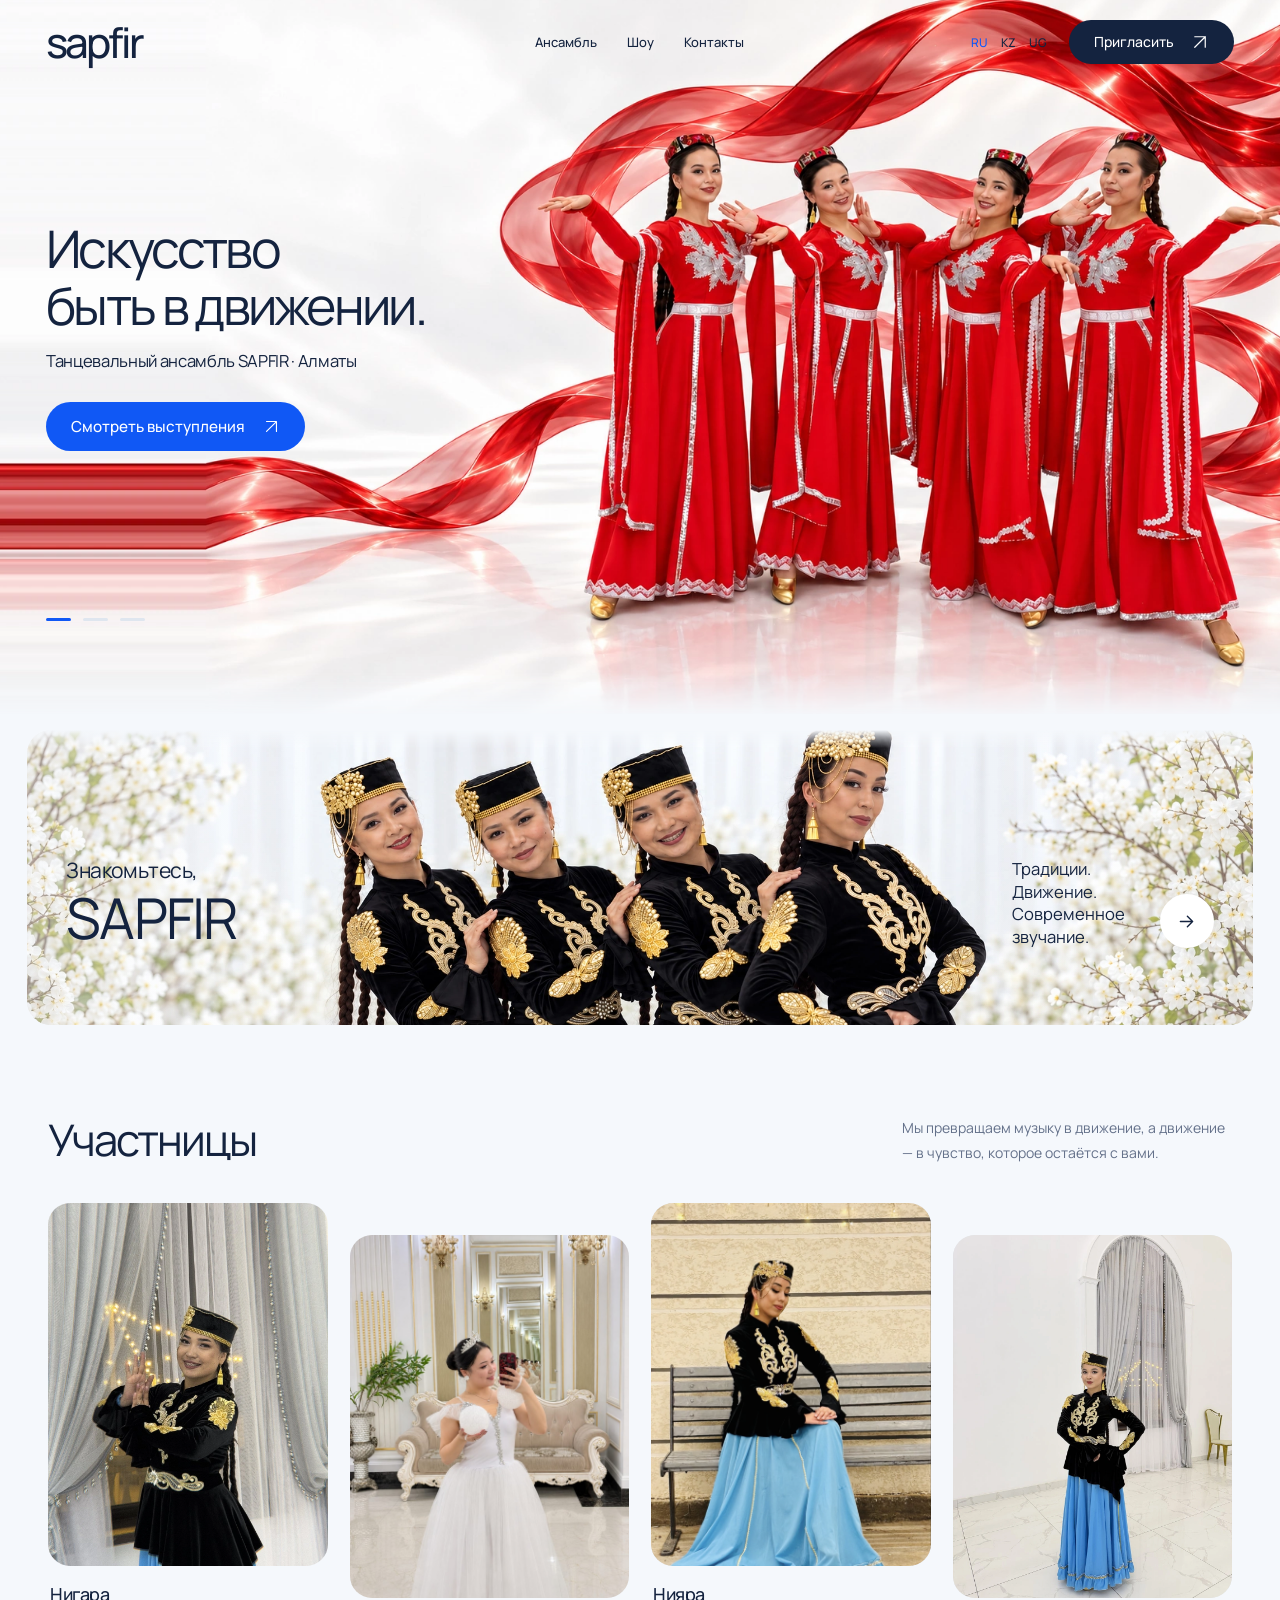
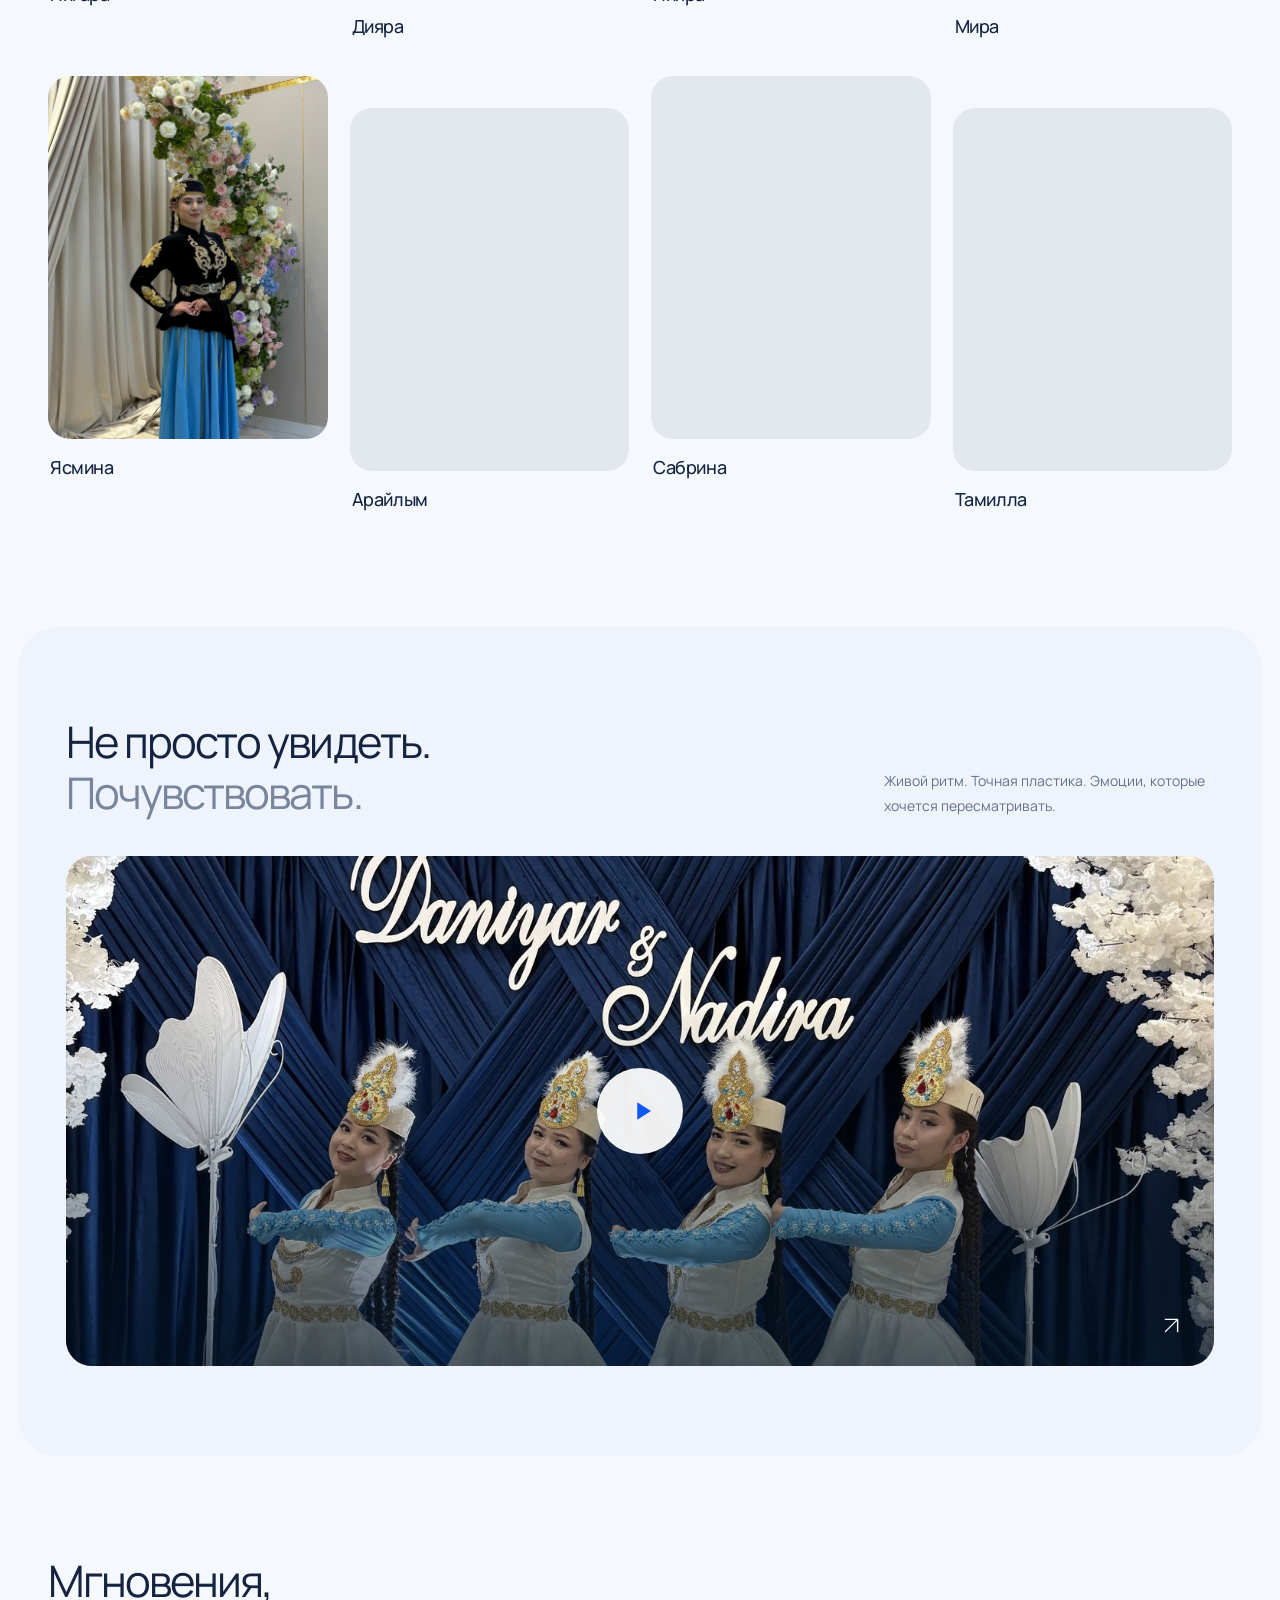
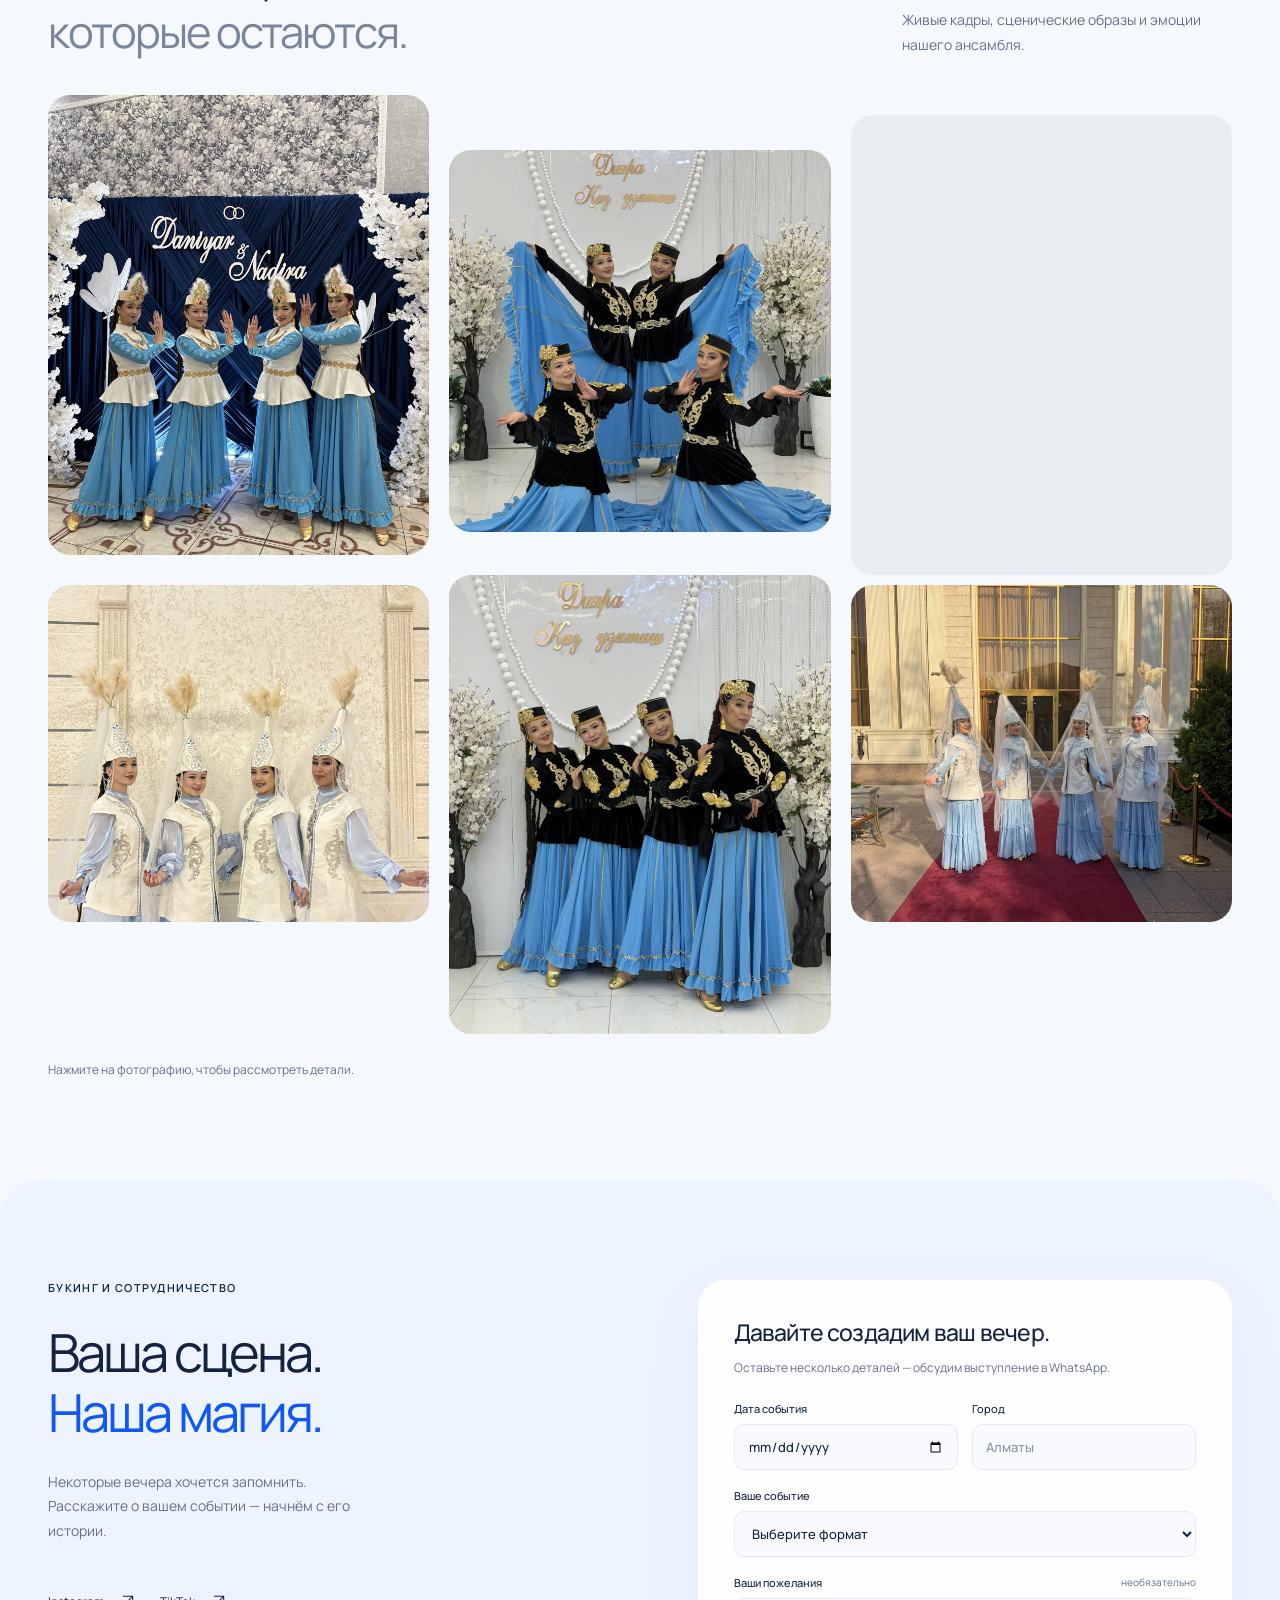
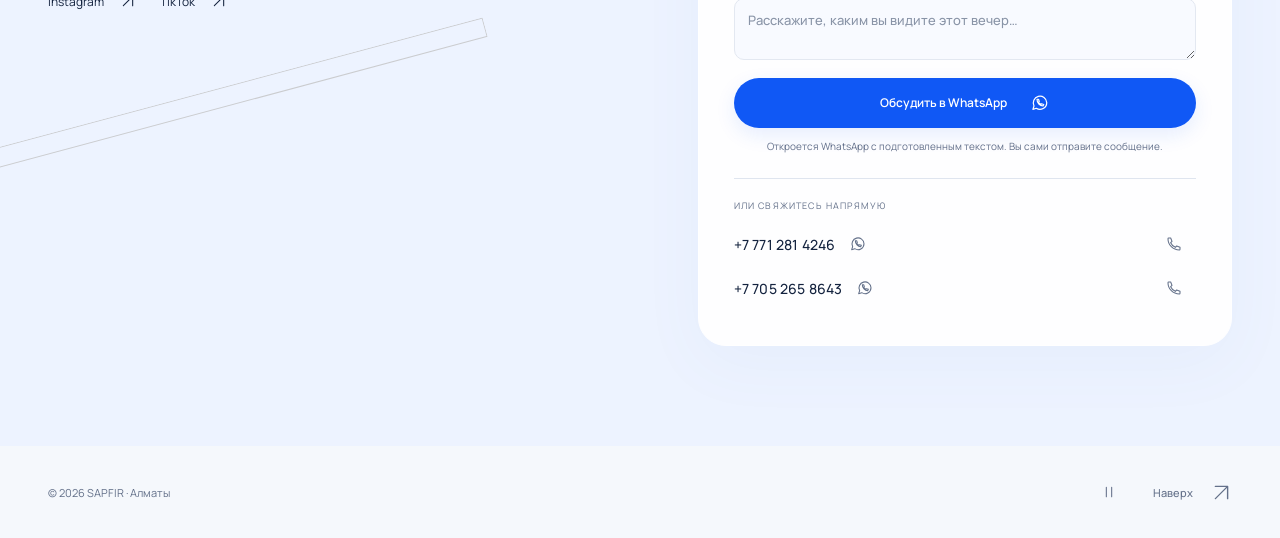
==== commit 38c778f6: "Add files via upload" ====
--- a/index.html
+++ b/index.html
@@ -80,7 +80,7 @@
     </section>
     <section class="team-section section container" id="team" aria-labelledby="team-title">
       <div class="section-head reveal"><h2 id="team-title">Участницы</h2><p>Мы превращаем музыку в движение, а движение — в чувство, которое остаётся с вами.</p></div>
-      <div class="team-grid"><article class="team-card reveal" data-person="nigara"><a class="portrait photo-link" href="./images/nigara.jpg" data-lightbox="team" data-caption="Нигара" aria-label="Открыть фотографию — Нигара"><img src="./images/nigara.webp" width="1000" height="1333" alt="Участница ансамбля SAPFIR — Нигара" loading="lazy" decoding="async"><span class="portrait-expand"><svg class="icon" aria-hidden="true"><use href="#i-expand"/></svg></span></a><div class="person-info"><h3>Нигара</h3></div></article><article class="team-card reveal" data-person="diyara"><a class="portrait photo-link" href="./images/diyara.jpg" data-lightbox="team" data-caption="Дияра" aria-label="Открыть фотографию — Дияра"><img src="./images/diyara.webp" width="1152" height="1536" alt="Участница ансамбля SAPFIR — Дияра" loading="lazy" decoding="async"><span class="portrait-expand"><svg class="icon" aria-hidden="true"><use href="#i-expand"/></svg></span></a><div class="person-info"><h3>Дияра</h3></div></article><article class="team-card reveal" data-person="niyara"><a class="portrait photo-link" href="./images/niyara-original.png" data-lightbox="team" data-caption="Нияра" aria-label="Открыть фотографию — Нияра"><img src="./images/niyara.webp" width="1179" height="2050" alt="Участница ансамбля SAPFIR — Нияра" loading="lazy" decoding="async"><span class="portrait-expand"><svg class="icon" aria-hidden="true"><use href="#i-expand"/></svg></span></a><div class="person-info"><h3>Нияра</h3></div></article><article class="team-card reveal" data-person="mira"><a class="portrait photo-link" href="./images/mira.jpg" data-lightbox="team" data-caption="Мира" aria-label="Открыть фотографию — Мира"><img src="./images/mira.webp" width="1000" height="1333" alt="Участница ансамбля SAPFIR — Мира" loading="lazy" decoding="async"><span class="portrait-expand"><svg class="icon" aria-hidden="true"><use href="#i-expand"/></svg></span></a><div class="person-info"><h3>Мира</h3></div></article><article class="team-card reveal" data-person="yasmina"><a class="portrait photo-link" href="./images/yasmina.jpg" data-lightbox="team" data-caption="Ясмина" aria-label="Открыть фотографию — Ясмина"><img src="./images/yasmina.webp" width="1152" height="1536" alt="Участница ансамбля SAPFIR — Ясмина" loading="lazy" decoding="async"><span class="portrait-expand"><svg class="icon" aria-hidden="true"><use href="#i-expand"/></svg></span></a><div class="person-info"><h3>Ясмина</h3></div></article><article class="team-card reveal" data-person="araylym"><a class="portrait photo-link" href="./images/araylym.jpg" data-lightbox="team" data-caption="Арайлым" aria-label="Открыть фотографию — Арайлым"><img src="./images/araylym.webp" width="864" height="1536" alt="Участница ансамбля SAPFIR — Арайлым" loading="lazy" decoding="async"><span class="portrait-expand"><svg class="icon" aria-hidden="true"><use href="#i-expand"/></svg></span></a><div class="person-info"><h3>Арайлым</h3></div></article><article class="team-card reveal" data-person="sabrina"><a class="portrait photo-link" href="./images/sabrina.jpg" data-lightbox="team" data-caption="Сабрина" aria-label="Открыть фотографию — Сабрина"><img src="./images/sabrina.webp" width="1159" height="1536" alt="Участница ансамбля SAPFIR — Сабрина" loading="lazy" decoding="async"><span class="portrait-expand"><svg class="icon" aria-hidden="true"><use href="#i-expand"/></svg></span></a><div class="person-info"><h3>Сабрина</h3></div></article><article class="team-card reveal" data-person="tamilla"><a class="portrait photo-link" href="./images/tamilla.jpg" data-lightbox="team" data-caption="Тамилла" aria-label="Открыть фотографию — Тамилла"><img src="./images/tamilla.webp" width="1536" height="1027" alt="Участница ансамбля SAPFIR — Тамилла" loading="lazy" decoding="async"><span class="portrait-expand"><svg class="icon" aria-hidden="true"><use href="#i-expand"/></svg></span></a><div class="person-info"><h3>Тамилла</h3></div></article></div>
+      <div class="team-grid"><article class="team-card reveal" data-person="nigara"><a class="portrait photo-link" href="./images/nigara.jpg" data-lightbox="team" data-caption="Нигара" aria-label="Открыть фотографию — Нигара"><img src="./images/nigara.webp" width="1000" height="1333" alt="Участница ансамбля SAPFIR — Нигара" loading="lazy" decoding="async"></a><div class="person-info"><h3>Нигара</h3></div></article><article class="team-card reveal" data-person="diyara"><a class="portrait photo-link" href="./images/diyara.jpg" data-lightbox="team" data-caption="Дияра" aria-label="Открыть фотографию — Дияра"><img src="./images/diyara.webp" width="1152" height="1536" alt="Участница ансамбля SAPFIR — Дияра" loading="lazy" decoding="async"></a><div class="person-info"><h3>Дияра</h3></div></article><article class="team-card reveal" data-person="niyara"><a class="portrait photo-link" href="./images/niyara-original.png" data-lightbox="team" data-caption="Нияра" aria-label="Открыть фотографию — Нияра"><img src="./images/niyara.webp" width="1179" height="2050" alt="Участница ансамбля SAPFIR — Нияра" loading="lazy" decoding="async"></a><div class="person-info"><h3>Нияра</h3></div></article><article class="team-card reveal" data-person="mira"><a class="portrait photo-link" href="./images/mira.jpg" data-lightbox="team" data-caption="Мира" aria-label="Открыть фотографию — Мира"><img src="./images/mira.webp" width="1000" height="1333" alt="Участница ансамбля SAPFIR — Мира" loading="lazy" decoding="async"></a><div class="person-info"><h3>Мира</h3></div></article><article class="team-card reveal" data-person="yasmina"><a class="portrait photo-link" href="./images/yasmina.jpg" data-lightbox="team" data-caption="Ясмина" aria-label="Открыть фотографию — Ясмина"><img src="./images/yasmina.webp" width="1152" height="1536" alt="Участница ансамбля SAPFIR — Ясмина" loading="lazy" decoding="async"></a><div class="person-info"><h3>Ясмина</h3></div></article><article class="team-card reveal" data-person="araylym"><a class="portrait photo-link" href="./images/araylym.jpg" data-lightbox="team" data-caption="Арайлым" aria-label="Открыть фотографию — Арайлым"><img src="./images/araylym.webp" width="864" height="1536" alt="Участница ансамбля SAPFIR — Арайлым" loading="lazy" decoding="async"></a><div class="person-info"><h3>Арайлым</h3></div></article><article class="team-card reveal" data-person="sabrina"><a class="portrait photo-link" href="./images/sabrina.jpg" data-lightbox="team" data-caption="Сабрина" aria-label="Открыть фотографию — Сабрина"><img src="./images/sabrina.webp" width="1159" height="1536" alt="Участница ансамбля SAPFIR — Сабрина" loading="lazy" decoding="async"></a><div class="person-info"><h3>Сабрина</h3></div></article><article class="team-card reveal" data-person="tamilla"><a class="portrait photo-link" href="./images/tamilla.jpg" data-lightbox="team" data-caption="Тамилла" aria-label="Открыть фотографию — Тамилла"><img src="./images/tamilla.webp" width="1536" height="1027" alt="Участница ансамбля SAPFIR — Тамилла" loading="lazy" decoding="async"></a><div class="person-info"><h3>Тамилла</h3></div></article></div>
     </section>
     <section class="film-section section" id="films" aria-labelledby="film-title">
       <div class="container"><div class="section-head reveal"><div><h2 id="film-title">Не просто увидеть.<br><span class="soft-text">Почувствовать.</span></h2></div><p>Живой ритм. Точная пластика. Эмоции, которые хочется пересматривать.</p></div>
@@ -94,11 +94,11 @@
     </section>
     <section class="gallery-section section container" id="gallery" aria-labelledby="gallery-title">
       <div class="section-head reveal"><div><h2 id="gallery-title">Мгновения,<br><span class="soft-text">которые остаются.</span></h2></div><p>Живые кадры, сценические образы и эмоции нашего ансамбля.</p></div>
-      <div class="gallery-grid"><a class="gallery-item photo-link reveal" href="./images/gallery.jpg" data-lightbox="gallery" data-caption="Мгновения, которые остаются" aria-label="Открыть фотографию — Мгновения, которые остаются"><picture><source srcset="./images/gallery-750.webp 750w, ./images/gallery.webp 1500w" sizes="(max-width: 760px) 48vw, 31vw" type="image/webp"><img src="./images/gallery.jpg" alt="Мгновения, которые остаются — SAPFIR" width="1500" height="2000" loading="lazy" decoding="async"></picture><span class="gallery-expand"><svg class="icon" aria-hidden="true"><use href="#i-expand"/></svg></span></a><a class="gallery-item photo-link reveal" href="./images/main.jpg" data-lightbox="gallery" data-caption="В одном ритме" aria-label="Открыть фотографию — В одном ритме"><picture><source srcset="./images/main-750.webp 750w, ./images/main.webp 1500w" sizes="(max-width: 760px) 48vw, 31vw" type="image/webp"><img src="./images/main.jpg" alt="В одном ритме — SAPFIR" width="1500" height="2000" loading="lazy" decoding="async"></picture><span class="gallery-expand"><svg class="icon" aria-hidden="true"><use href="#i-expand"/></svg></span></a><a class="gallery-item photo-link reveal" href="./images/gallery3.jpg" data-lightbox="gallery" data-caption="Энергия нашей сцены" aria-label="Открыть фотографию — Энергия нашей сцены"><picture><source srcset="./images/gallery3-750.webp 750w, ./images/gallery3.webp 960w" sizes="(max-width: 760px) 48vw, 31vw" type="image/webp"><img src="./images/gallery3.jpg" alt="Энергия нашей сцены — SAPFIR" width="960" height="1280" loading="lazy" decoding="async"></picture><span class="gallery-expand"><svg class="icon" aria-hidden="true"><use href="#i-expand"/></svg></span></a><a class="gallery-item photo-link reveal" href="./images/gallery4.jpg" data-lightbox="gallery" data-caption="Красота в движении" aria-label="Открыть фотографию — Красота в движении"><picture><source srcset="./images/gallery4-750.webp 750w, ./images/gallery4.webp 1500w" sizes="(max-width: 760px) 48vw, 31vw" type="image/webp"><img src="./images/gallery4.jpg" alt="Красота в движении — SAPFIR" width="1500" height="2000" loading="lazy" decoding="async"></picture><span class="gallery-expand"><svg class="icon" aria-hidden="true"><use href="#i-expand"/></svg></span></a><a class="gallery-item photo-link reveal" href="./images/gallery1.jpg" data-lightbox="gallery" data-caption="За каждым движением — чувство" aria-label="Открыть фотографию — За каждым движением — чувство"><picture><source srcset="./images/gallery1-750.webp 750w, ./images/gallery1.webp 1500w" sizes="(max-width: 760px) 48vw, 31vw" type="image/webp"><img src="./images/gallery1.jpg" alt="За каждым движением — чувство — SAPFIR" width="1500" height="2000" loading="lazy" decoding="async"></picture><span class="gallery-expand"><svg class="icon" aria-hidden="true"><use href="#i-expand"/></svg></span></a><a class="gallery-item photo-link reveal" href="./images/gallery5.jpg" data-lightbox="gallery" data-caption="Перед выходом на сцену" aria-label="Открыть фотографию — Перед выходом на сцену"><picture><source srcset="./images/gallery5-750.webp 750w, ./images/gallery5.webp 1152w" sizes="(max-width: 760px) 48vw, 31vw" type="image/webp"><img src="./images/gallery5.jpg" alt="Перед выходом на сцену — SAPFIR" width="1152" height="1536" loading="lazy" decoding="async"></picture><span class="gallery-expand"><svg class="icon" aria-hidden="true"><use href="#i-expand"/></svg></span></a></div>
+      <div class="gallery-grid"><a class="gallery-item photo-link reveal" href="./images/gallery.jpg" data-lightbox="gallery" data-caption="Мгновения, которые остаются" aria-label="Открыть фотографию — Мгновения, которые остаются"><picture><source srcset="./images/gallery-750.webp 750w, ./images/gallery.webp 1500w" sizes="(max-width: 760px) 48vw, 31vw" type="image/webp"><img src="./images/gallery.jpg" alt="Мгновения, которые остаются — SAPFIR" width="1500" height="2000" loading="lazy" decoding="async"></picture></a><a class="gallery-item photo-link reveal" href="./images/main.jpg" data-lightbox="gallery" data-caption="В одном ритме" aria-label="Открыть фотографию — В одном ритме"><picture><source srcset="./images/main-750.webp 750w, ./images/main.webp 1500w" sizes="(max-width: 760px) 48vw, 31vw" type="image/webp"><img src="./images/main.jpg" alt="В одном ритме — SAPFIR" width="1500" height="2000" loading="lazy" decoding="async"></picture></a><a class="gallery-item photo-link reveal" href="./images/gallery3.jpg" data-lightbox="gallery" data-caption="Энергия нашей сцены" aria-label="Открыть фотографию — Энергия нашей сцены"><picture><source srcset="./images/gallery3-750.webp 750w, ./images/gallery3.webp 960w" sizes="(max-width: 760px) 48vw, 31vw" type="image/webp"><img src="./images/gallery3.jpg" alt="Энергия нашей сцены — SAPFIR" width="960" height="1280" loading="lazy" decoding="async"></picture></a><a class="gallery-item photo-link reveal" href="./images/gallery4.jpg" data-lightbox="gallery" data-caption="Красота в движении" aria-label="Открыть фотографию — Красота в движении"><picture><source srcset="./images/gallery4-750.webp 750w, ./images/gallery4.webp 1500w" sizes="(max-width: 760px) 48vw, 31vw" type="image/webp"><img src="./images/gallery4.jpg" alt="Красота в движении — SAPFIR" width="1500" height="2000" loading="lazy" decoding="async"></picture></a><a class="gallery-item photo-link reveal" href="./images/gallery1.jpg" data-lightbox="gallery" data-caption="За каждым движением — чувство" aria-label="Открыть фотографию — За каждым движением — чувство"><picture><source srcset="./images/gallery1-750.webp 750w, ./images/gallery1.webp 1500w" sizes="(max-width: 760px) 48vw, 31vw" type="image/webp"><img src="./images/gallery1.jpg" alt="За каждым движением — чувство — SAPFIR" width="1500" height="2000" loading="lazy" decoding="async"></picture></a><a class="gallery-item photo-link reveal" href="./images/gallery5.jpg" data-lightbox="gallery" data-caption="Перед выходом на сцену" aria-label="Открыть фотографию — Перед выходом на сцену"><picture><source srcset="./images/gallery5-750.webp 750w, ./images/gallery5.webp 1152w" sizes="(max-width: 760px) 48vw, 31vw" type="image/webp"><img src="./images/gallery5.jpg" alt="Перед выходом на сцену — SAPFIR" width="1152" height="1536" loading="lazy" decoding="async"></picture></a></div>
       <p class="gallery-note">Нажмите на фотографию, чтобы рассмотреть детали.</p>
     </section>
     <section class="contact-section section" id="contact" aria-labelledby="contact-title">
-      <div class="contact-ribbon" aria-hidden="true"><img src="./images/ribbon.webp" width="1536" height="1024" alt="" loading="lazy" decoding="async"></div>
+      <div class="contact-ribbon" aria-hidden="true"><img src="./images/ribbon-red.webp" width="1536" height="1024" alt="" loading="lazy" decoding="async"></div>
       <div class="container contact-grid">
         <div class="contact-copy reveal"><div class="eyebrow">Букинг и сотрудничество</div><h2 id="contact-title">Ваша сцена.<br><span class="blue-text">Наша магия.</span></h2><p class="lead">Некоторые вечера хочется запомнить. Расскажите о вашем событии — начнём с его истории.</p><div class="contact-socials"><a href="https://www.instagram.com/sapfir_showballet/" target="_blank" rel="noopener noreferrer">Instagram <svg class="icon"><use href="#i-arrow"/></svg></a><a href="https://www.tiktok.com/@showballet_sapfir" target="_blank" rel="noopener noreferrer">TikTok <svg class="icon"><use href="#i-arrow"/></svg></a></div></div>
         <div class="booking-panel reveal"><h3>Давайте создадим ваш вечер.</h3><p>Оставьте несколько деталей — обсудим выступление в WhatsApp.</p>
@@ -120,7 +120,7 @@
     
     <div class="footer-tools"><button class="motion-toggle icon-button" type="button" aria-pressed="false" aria-label="Приостановить анимацию" title="Приостановить анимацию"><svg class="icon"><use href="#i-pause"/></svg></button><a class="back-top text-link" href="#home">Наверх <svg class="icon"><use href="#i-arrow"/></svg></a></div>
   </footer>
-  <dialog class="lightbox" id="lightbox" aria-label="Просмотр фотографий"><div class="lightbox-shell"><div class="lightbox-toolbar"><span id="lightbox-counter" class="sr-only" aria-live="polite"></span><div><button type="button" class="icon-button" data-zoom aria-label="Увеличить фотографию" aria-pressed="false"><svg class="icon"><use href="#i-expand"/></svg></button><button type="button" class="icon-button" data-close aria-label="Закрыть"><svg class="icon"><use href="#i-close"/></svg></button></div></div><div class="lightbox-image-wrap"><img id="lightbox-image" alt=""></div><div class="lightbox-bottom"><button type="button" class="icon-button previous" data-previous aria-label="Предыдущая фотография"><svg class="icon"><use href="#i-next"/></svg></button><p id="lightbox-caption" aria-live="polite"></p><button type="button" class="icon-button" data-next aria-label="Следующая фотография"><svg class="icon"><use href="#i-next"/></svg></button></div></div></dialog>
+  <dialog class="lightbox" id="lightbox" aria-label="Просмотр фотографий"><div class="lightbox-shell"><div class="lightbox-toolbar"><span id="lightbox-counter" class="sr-only" aria-live="polite"></span><div><button type="button" class="icon-button" data-close aria-label="Закрыть"><svg class="icon"><use href="#i-close"/></svg></button></div></div><div class="lightbox-image-wrap"><img id="lightbox-image" alt=""></div><div class="lightbox-bottom"><button type="button" class="icon-button previous" data-previous aria-label="Предыдущая фотография"><svg class="icon"><use href="#i-next"/></svg></button><p id="lightbox-caption" aria-live="polite"></p><button type="button" class="icon-button" data-next aria-label="Следующая фотография"><svg class="icon"><use href="#i-next"/></svg></button></div></div></dialog>
   <dialog class="video-dialog" id="video-dialog" aria-label="Смотреть выступления"><div class="video-shell"><div class="video-toolbar"><span>Видео</span><button class="icon-button" type="button" data-close-video aria-label="Закрыть"><svg class="icon"><use href="#i-close"/></svg></button></div><div class="video-frame-container"></div><a class="video-fallback" href="https://youtube.com/shorts/sjH-zabbUC0" target="_blank" rel="noopener noreferrer">Не загружается? Открыть на YouTube ↗</a></div></dialog>
 </body>
 </html>
--- a/assets/site.css
+++ b/assets/site.css
@@ -118,3 +118,7 @@
 @media(max-width:1100px) and (min-width:761px){.header-actions{gap:13px}.header-languages{gap:10px}.header-languages a{font-size:11px}.desktop-nav{gap:18px}.header-inner{gap:16px}.header-book{padding-inline:16px}}
 @media(max-width:760px){.header-actions{gap:14px}.header-languages{gap:12px}.header-languages a{font-size:11px}.intro{margin-top:10px}.intro-card picture{mask-image:linear-gradient(to bottom,transparent 0,#000 12px);-webkit-mask-image:linear-gradient(to bottom,transparent 0,#000 12px)}.site-footer{display:flex;flex-wrap:wrap}.copyright{margin-right:auto}}
 @media(max-width:370px){.header-actions{gap:8px}.header-languages{gap:10px}}
+
+/* Approved red scene: preserve image proportions and all four dancers. */
+@media(min-width:761px){.hero{aspect-ratio:1836/1024}.hero-art img{object-fit:cover}.hero-content{max-width:40%}.hero h1{font-size:clamp(32px,4.05vw,69px)}.hero-description{font-size:clamp(12px,1.3vw,20px)}}
+@media(max-width:760px){.hero-art{aspect-ratio:1126/1024}.intro-card img{object-position:center}}
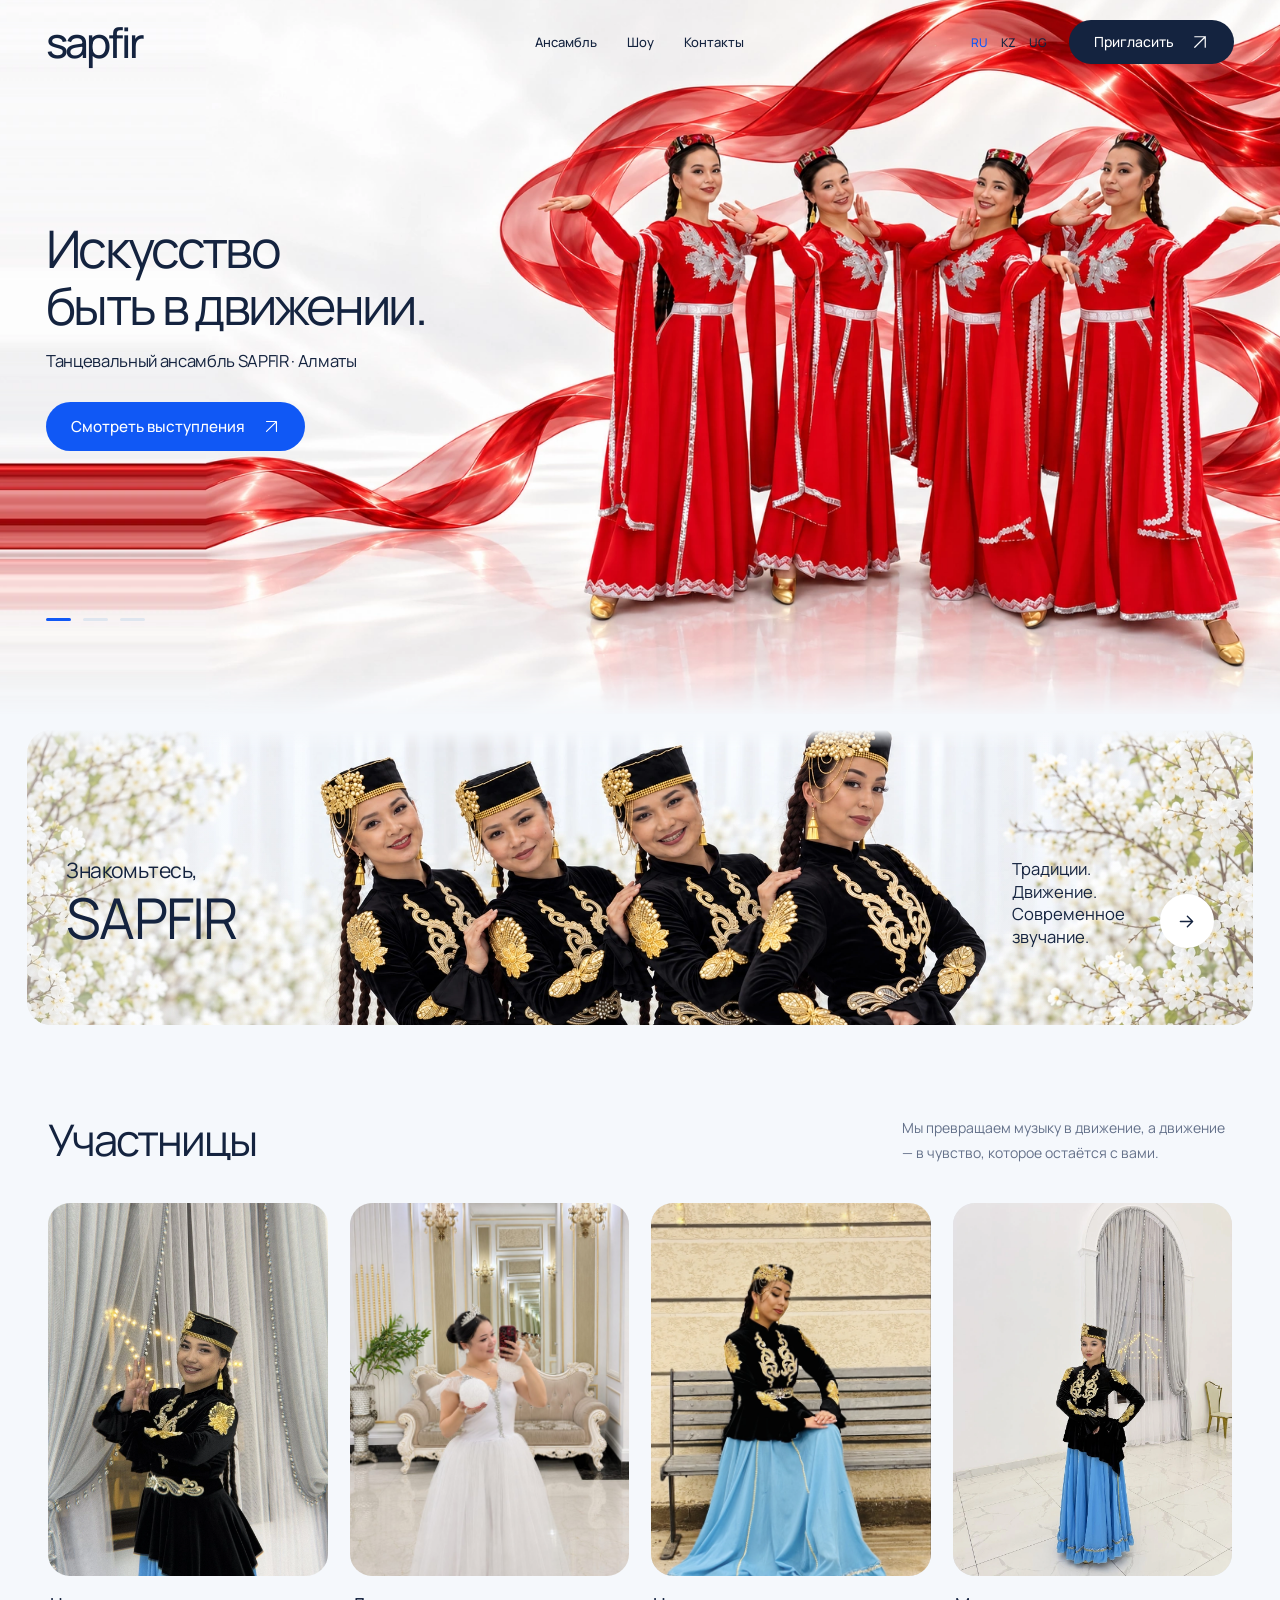
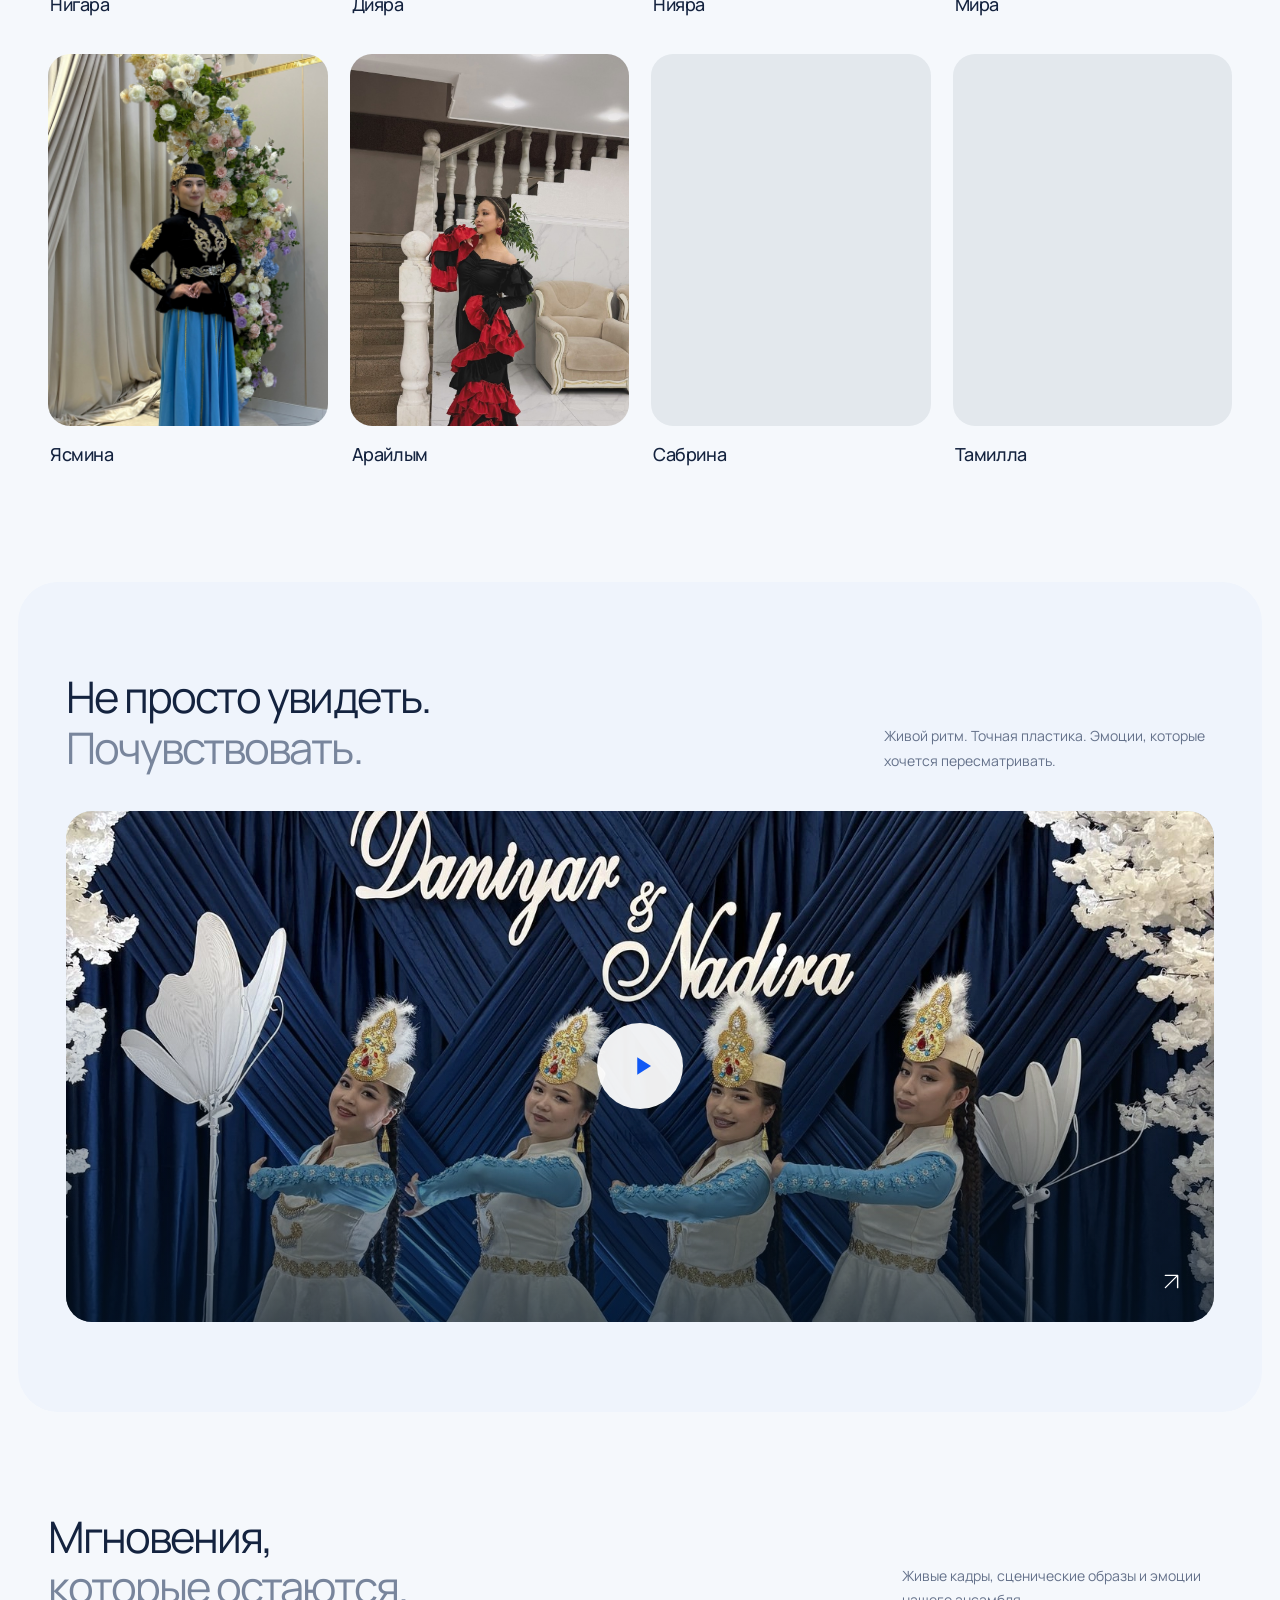
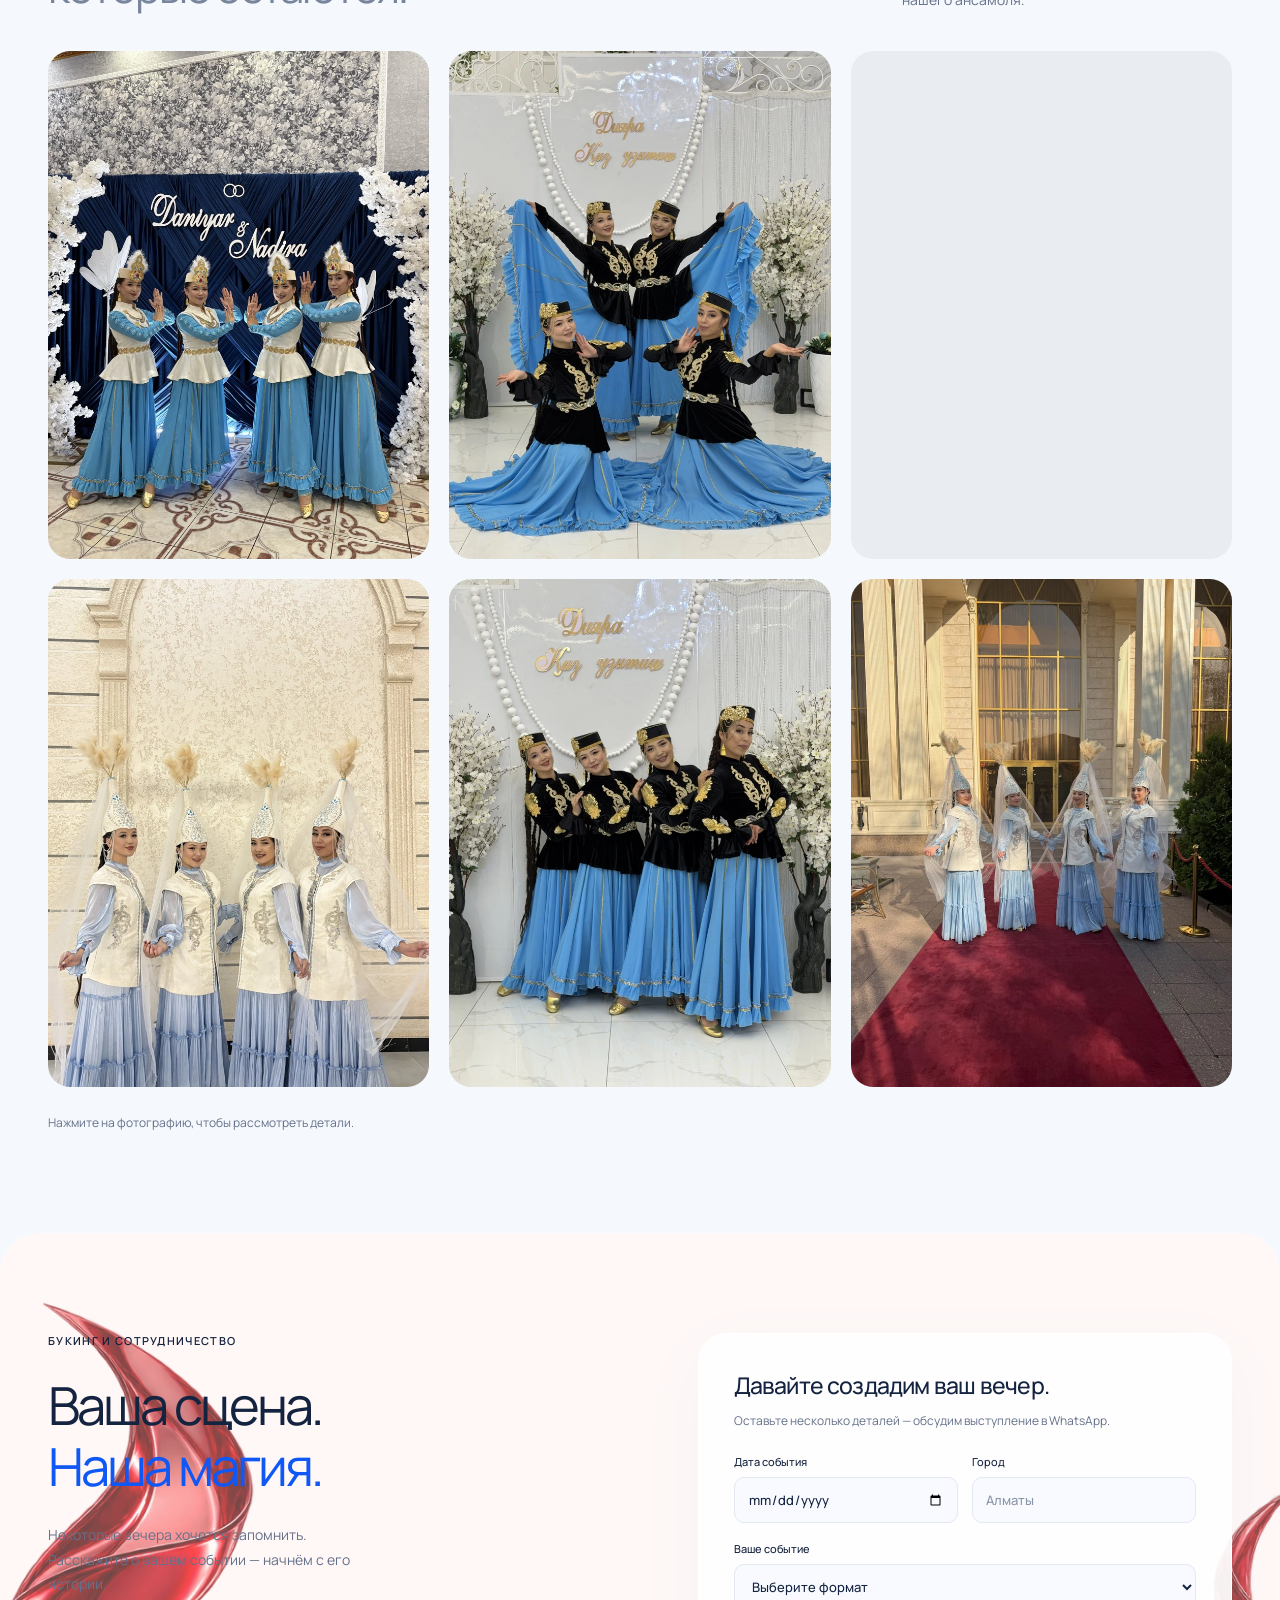
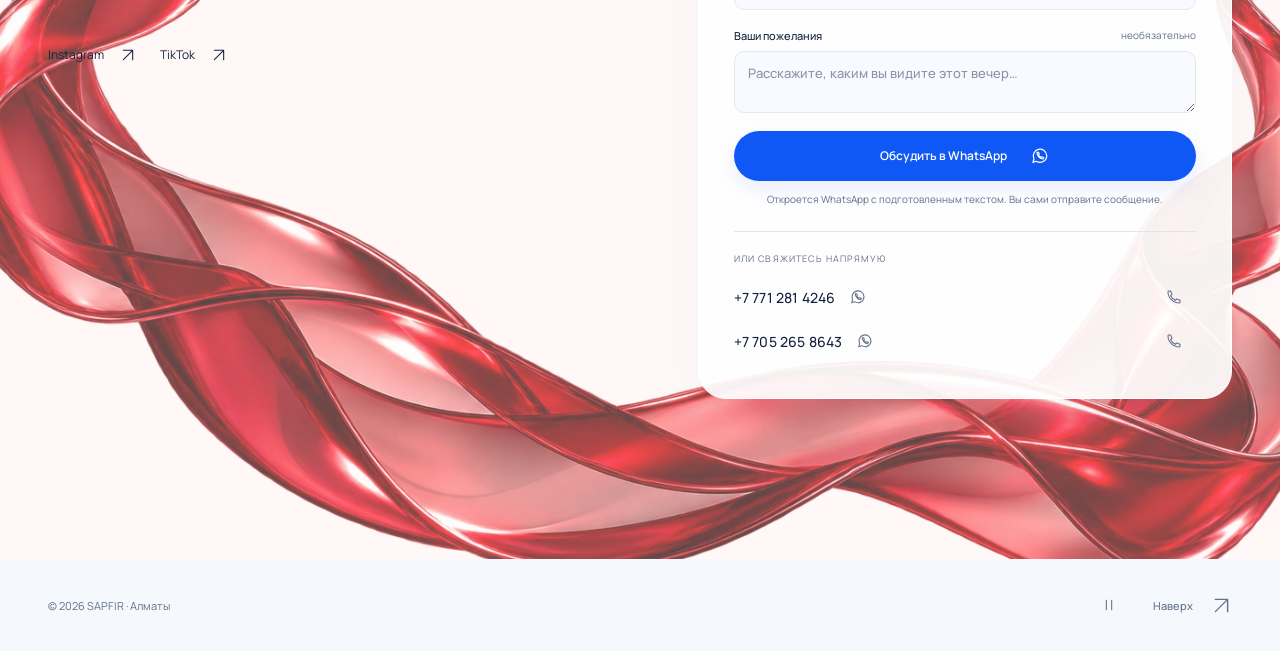
==== commit f1466179: "Add files via upload" ====
--- a/index.html
+++ b/index.html
@@ -69,7 +69,7 @@
     <section class="intro" id="about" aria-labelledby="intro-title">
       <a class="intro-card" href="#team" aria-label="Знакомство с участницами">
         <picture>
-          <source media="(max-width:760px)" srcset="./images/intro-mobile-750.webp 750w, ./images/intro-mobile-1536.webp 1536w" sizes="100vw">
+          <source media="(max-width:760px)" srcset="./images/intro-mobile-hq-1280.webp 1280w, ./images/intro-mobile-hq-1920.webp 1920w, ./images/intro-mobile-hq-2560.webp 2560w" sizes="(max-width:760px) 115vw, 100vw">
           <img src="./images/intro-2048.webp" srcset="./images/intro-1200.webp 1200w, ./images/intro-2048.webp 2048w" sizes="100vw" width="2048" height="683" alt="Четыре участницы ансамбля SAPFIR в сценических костюмах" loading="eager" decoding="async">
         </picture>
         <h2 id="intro-title"><span>Знакомьтесь,</span><strong>SAPFIR</strong></h2>
@@ -120,7 +120,7 @@
     
     <div class="footer-tools"><button class="motion-toggle icon-button" type="button" aria-pressed="false" aria-label="Приостановить анимацию" title="Приостановить анимацию"><svg class="icon"><use href="#i-pause"/></svg></button><a class="back-top text-link" href="#home">Наверх <svg class="icon"><use href="#i-arrow"/></svg></a></div>
   </footer>
-  <dialog class="lightbox" id="lightbox" aria-label="Просмотр фотографий"><div class="lightbox-shell"><div class="lightbox-toolbar"><span id="lightbox-counter" class="sr-only" aria-live="polite"></span><div><button type="button" class="icon-button" data-close aria-label="Закрыть"><svg class="icon"><use href="#i-close"/></svg></button></div></div><div class="lightbox-image-wrap"><img id="lightbox-image" alt=""></div><div class="lightbox-bottom"><button type="button" class="icon-button previous" data-previous aria-label="Предыдущая фотография"><svg class="icon"><use href="#i-next"/></svg></button><p id="lightbox-caption" aria-live="polite"></p><button type="button" class="icon-button" data-next aria-label="Следующая фотография"><svg class="icon"><use href="#i-next"/></svg></button></div></div></dialog>
+  <dialog class="lightbox" id="lightbox" aria-label="Просмотр фотографий"><div class="lightbox-shell"><div class="lightbox-toolbar"><span id="lightbox-counter" class="sr-only" aria-live="polite"></span><div><button type="button" class="icon-button" data-close aria-label="Закрыть"><svg class="icon"><use href="#i-close"/></svg></button></div></div><div class="lightbox-image-wrap"><div class="photo-stage"><div class="photo-frame"><img id="lightbox-image" alt=""></div></div></div><div class="lightbox-bottom"><button type="button" class="icon-button previous" data-previous aria-label="Предыдущая фотография"><svg class="icon"><use href="#i-next"/></svg></button><p id="lightbox-caption" aria-live="polite"></p><button type="button" class="icon-button" data-next aria-label="Следующая фотография"><svg class="icon"><use href="#i-next"/></svg></button></div></div></dialog>
   <dialog class="video-dialog" id="video-dialog" aria-label="Смотреть выступления"><div class="video-shell"><div class="video-toolbar"><span>Видео</span><button class="icon-button" type="button" data-close-video aria-label="Закрыть"><svg class="icon"><use href="#i-close"/></svg></button></div><div class="video-frame-container"></div><a class="video-fallback" href="https://youtube.com/shorts/sjH-zabbUC0" target="_blank" rel="noopener noreferrer">Не загружается? Открыть на YouTube ↗</a></div></dialog>
 </body>
 </html>
--- a/assets/site.css
+++ b/assets/site.css
@@ -122,3 +122,19 @@
 /* Approved red scene: preserve image proportions and all four dancers. */
 @media(min-width:761px){.hero{aspect-ratio:1836/1024}.hero-art img{object-fit:cover}.hero-content{max-width:40%}.hero h1{font-size:clamp(32px,4.05vw,69px)}.hero-description{font-size:clamp(12px,1.3vw,20px)}}
 @media(max-width:760px){.hero-art{aspect-ratio:1126/1024}.intro-card img{object-position:center}}
+
+/* Ruby decoration and consistent photo presentation. */
+.contact-section{background:#fff8f7;padding-bottom:160px}
+.contact-ribbon{width:110%;max-width:1600px;left:-5%;bottom:-65px;top:auto;opacity:.72;transform:none}
+.contact-ribbon img{width:100%}
+.lightbox{background:#fffafa}
+.lightbox-shell{position:relative;isolation:isolate}
+.lightbox-shell:before{content:"";position:absolute;inset:0;z-index:-1;pointer-events:none;background:url('../images/ribbon-red.webp') center bottom/100% auto no-repeat;opacity:.24}
+.lightbox-toolbar{justify-content:flex-end}
+.lightbox-image-wrap{background:transparent;padding:12px 70px;overflow:hidden}
+.lightbox-image-wrap img{width:100%;height:100%;max-width:100%;max-height:100%;object-fit:contain;object-position:center}
+.portrait-expand,.gallery-expand{display:none!important}
+.team-card:nth-child(n){padding-top:0}
+.portrait{aspect-ratio:3/4}
+.gallery-item:nth-child(n){aspect-ratio:3/4!important;margin:0!important;transform:none}
+@media(max-width:760px){.contact-section{padding-bottom:90px}.contact-ribbon{width:160%;max-width:none;left:-30%;top:auto;bottom:-10px;opacity:.4}.lightbox-image-wrap{padding:12px 18px}.lightbox-shell:before{background-size:auto 80%;opacity:.2}.portrait{aspect-ratio:3/4}}
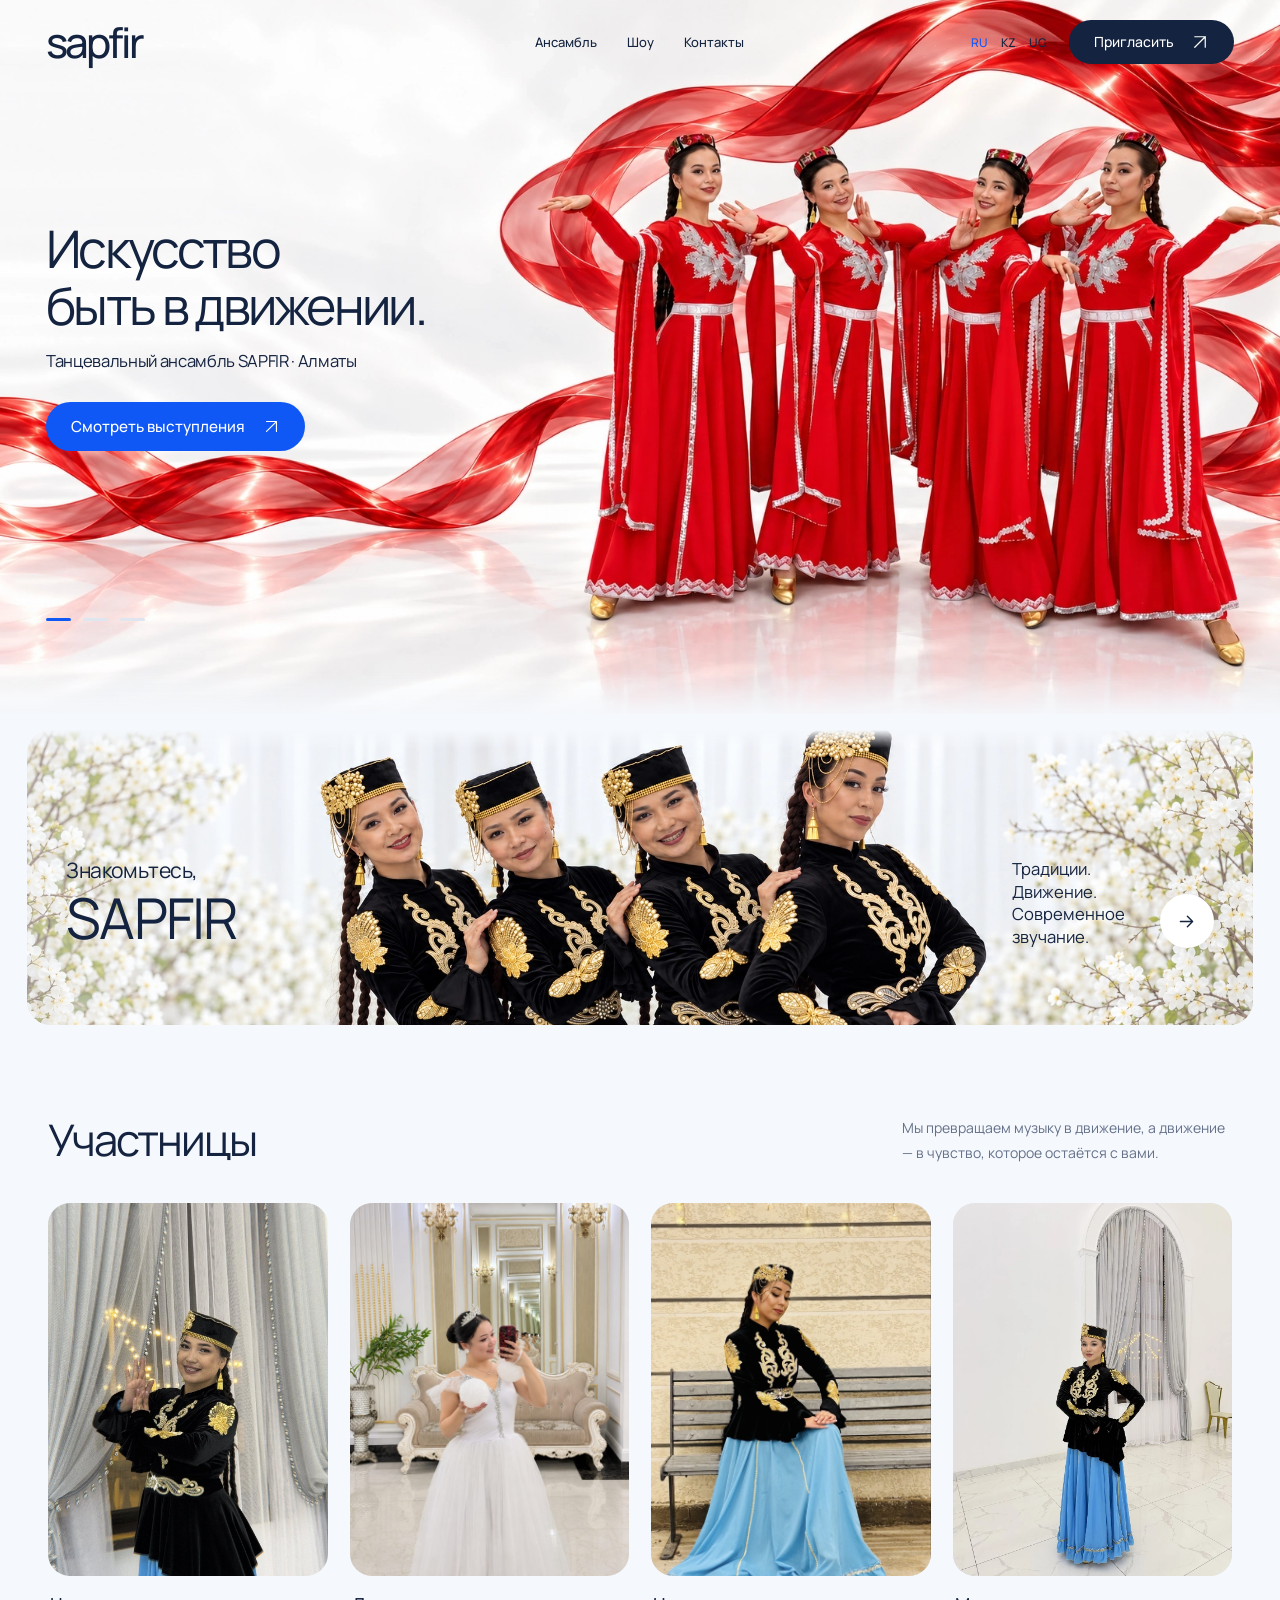
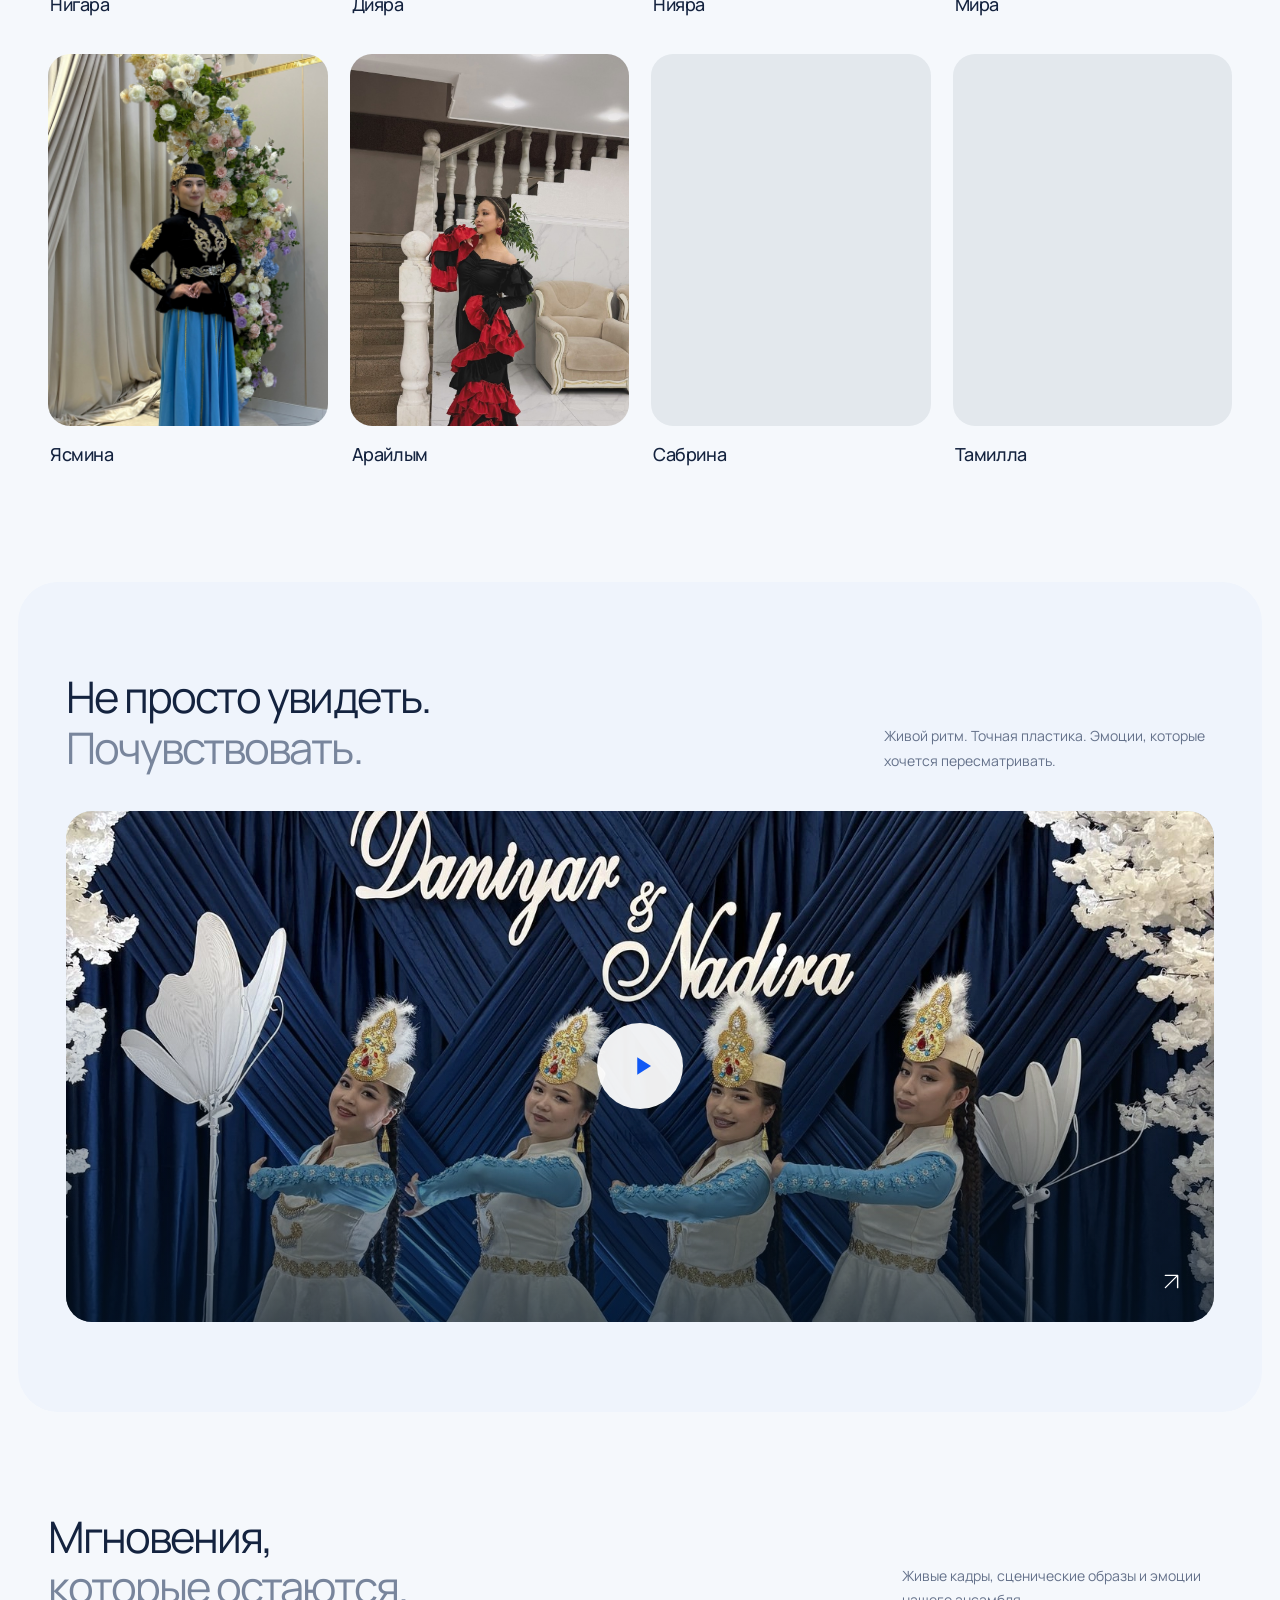
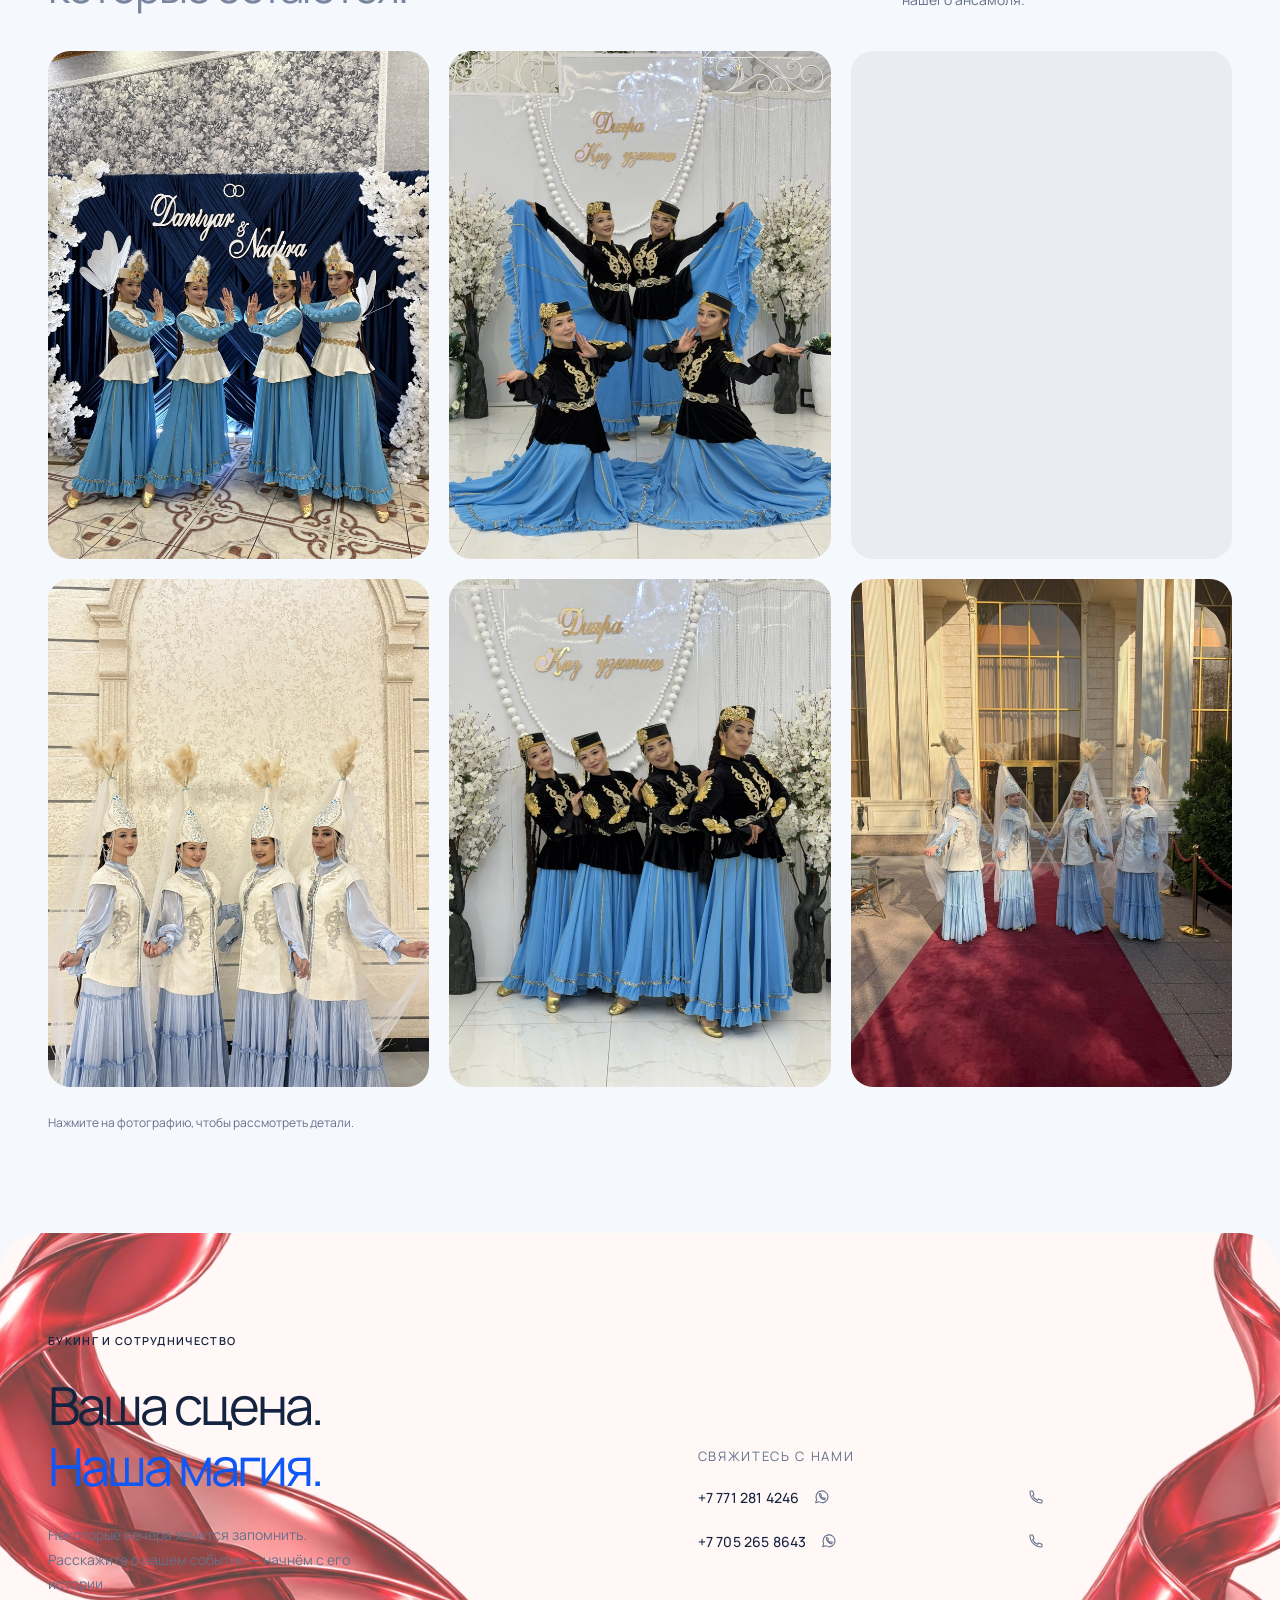
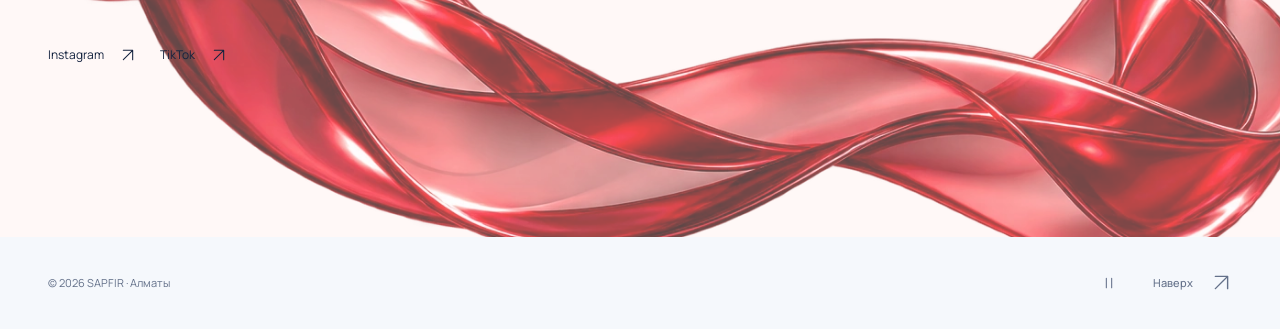
==== commit 4b4150a4: "Add files via upload" ====
--- a/index.html
+++ b/index.html
@@ -101,16 +101,8 @@
       <div class="contact-ribbon" aria-hidden="true"><img src="./images/ribbon-red.webp" width="1536" height="1024" alt="" loading="lazy" decoding="async"></div>
       <div class="container contact-grid">
         <div class="contact-copy reveal"><div class="eyebrow">Букинг и сотрудничество</div><h2 id="contact-title">Ваша сцена.<br><span class="blue-text">Наша магия.</span></h2><p class="lead">Некоторые вечера хочется запомнить. Расскажите о вашем событии — начнём с его истории.</p><div class="contact-socials"><a href="https://www.instagram.com/sapfir_showballet/" target="_blank" rel="noopener noreferrer">Instagram <svg class="icon"><use href="#i-arrow"/></svg></a><a href="https://www.tiktok.com/@showballet_sapfir" target="_blank" rel="noopener noreferrer">TikTok <svg class="icon"><use href="#i-arrow"/></svg></a></div></div>
-        <div class="booking-panel reveal"><h3>Давайте создадим ваш вечер.</h3><p>Оставьте несколько деталей — обсудим выступление в WhatsApp.</p>
-          <form id="booking-form" action="https://wa.me/77712814246" method="get" target="_blank" rel="noopener noreferrer">
-            <input type="hidden" name="text" value="Здравствуйте! Хотим пригласить ансамбль SAPFIR на наше событие. Подскажите, пожалуйста, свободную дату и стоимость выступления.">
-            <div class="form-row"><label>Дата события<input type="date" name="event-date" autocomplete="off"></label><label>Город<input name="city" type="text" maxlength="80" placeholder="Алматы" autocomplete="address-level2"></label></div>
-            <label>Ваше событие<select name="event"><option value="">Выберите формат</option><option>Свадьба</option><option>Семейный праздник</option><option>Корпоративное мероприятие</option><option>Другое событие</option></select></label>
-            <label>Ваши пожелания <span class="optional">необязательно</span><textarea name="message" maxlength="1000" rows="2" placeholder="Расскажите, каким вы видите этот вечер…"></textarea></label>
-            <button class="button button-blue booking-submit" type="submit">Обсудить в WhatsApp <svg class="icon"><use href="#i-wa"/></svg></button>
-            <p class="form-note">Откроется WhatsApp с подготовленным текстом. Вы сами отправите сообщение.</p>
-          </form>
-          <div class="direct-contacts"><span class="small-label">Или свяжитесь напрямую</span><div class="phone-row"><a href="https://wa.me/77712814246?text=%D0%97%D0%B4%D1%80%D0%B0%D0%B2%D1%81%D1%82%D0%B2%D1%83%D0%B9%D1%82%D0%B5%21%20%D0%A5%D0%BE%D1%82%D0%B8%D0%BC%20%D0%BF%D1%80%D0%B8%D0%B3%D0%BB%D0%B0%D1%81%D0%B8%D1%82%D1%8C%20%D0%B0%D0%BD%D1%81%D0%B0%D0%BC%D0%B1%D0%BB%D1%8C%20SAPFIR%20%D0%BD%D0%B0%20%D0%BD%D0%B0%D1%88%D0%B5%20%D1%81%D0%BE%D0%B1%D1%8B%D1%82%D0%B8%D0%B5.%20%D0%9F%D0%BE%D0%B4%D1%81%D0%BA%D0%B0%D0%B6%D0%B8%D1%82%D0%B5%2C%20%D0%BF%D0%BE%D0%B6%D0%B0%D0%BB%D1%83%D0%B9%D1%81%D1%82%D0%B0%2C%20%D1%81%D0%B2%D0%BE%D0%B1%D0%BE%D0%B4%D0%BD%D1%83%D1%8E%20%D0%B4%D0%B0%D1%82%D1%83%20%D0%B8%20%D1%81%D1%82%D0%BE%D0%B8%D0%BC%D0%BE%D1%81%D1%82%D1%8C%20%D0%B2%D1%8B%D1%81%D1%82%D1%83%D0%BF%D0%BB%D0%B5%D0%BD%D0%B8%D1%8F." target="_blank" rel="noopener noreferrer" aria-label="WhatsApp +7 771 281 4246">+7 771 281 4246 <svg class="icon"><use href="#i-wa"/></svg></a><a class="phone-call icon-button" href="tel:+77712814246" aria-label="Позвонить +7 771 281 4246"><svg class="icon"><use href="#i-phone"/></svg></a></div><div class="phone-row"><a href="https://wa.me/77052658643?text=%D0%97%D0%B4%D1%80%D0%B0%D0%B2%D1%81%D1%82%D0%B2%D1%83%D0%B9%D1%82%D0%B5%21%20%D0%A5%D0%BE%D1%82%D0%B8%D0%BC%20%D0%BF%D1%80%D0%B8%D0%B3%D0%BB%D0%B0%D1%81%D0%B8%D1%82%D1%8C%20%D0%B0%D0%BD%D1%81%D0%B0%D0%BC%D0%B1%D0%BB%D1%8C%20SAPFIR%20%D0%BD%D0%B0%20%D0%BD%D0%B0%D1%88%D0%B5%20%D1%81%D0%BE%D0%B1%D1%8B%D1%82%D0%B8%D0%B5.%20%D0%9F%D0%BE%D0%B4%D1%81%D0%BA%D0%B0%D0%B6%D0%B8%D1%82%D0%B5%2C%20%D0%BF%D0%BE%D0%B6%D0%B0%D0%BB%D1%83%D0%B9%D1%81%D1%82%D0%B0%2C%20%D1%81%D0%B2%D0%BE%D0%B1%D0%BE%D0%B4%D0%BD%D1%83%D1%8E%20%D0%B4%D0%B0%D1%82%D1%83%20%D0%B8%20%D1%81%D1%82%D0%BE%D0%B8%D0%BC%D0%BE%D1%81%D1%82%D1%8C%20%D0%B2%D1%8B%D1%81%D1%82%D1%83%D0%BF%D0%BB%D0%B5%D0%BD%D0%B8%D1%8F." target="_blank" rel="noopener noreferrer" aria-label="WhatsApp +7 705 265 8643">+7 705 265 8643 <svg class="icon"><use href="#i-wa"/></svg></a><a class="phone-call icon-button" href="tel:+77052658643" aria-label="Позвонить +7 705 265 8643"><svg class="icon"><use href="#i-phone"/></svg></a></div></div>
+        <div class="contact-details reveal">
+          <div class="direct-contacts"><span class="small-label">Свяжитесь с нами</span><div class="phone-row"><a href="https://wa.me/77712814246?text=%D0%97%D0%B4%D1%80%D0%B0%D0%B2%D1%81%D1%82%D0%B2%D1%83%D0%B9%D1%82%D0%B5%21%20%D0%A5%D0%BE%D1%82%D0%B8%D0%BC%20%D0%BF%D1%80%D0%B8%D0%B3%D0%BB%D0%B0%D1%81%D0%B8%D1%82%D1%8C%20%D0%B0%D0%BD%D1%81%D0%B0%D0%BC%D0%B1%D0%BB%D1%8C%20SAPFIR%20%D0%BD%D0%B0%20%D0%BD%D0%B0%D1%88%D0%B5%20%D1%81%D0%BE%D0%B1%D1%8B%D1%82%D0%B8%D0%B5.%20%D0%9F%D0%BE%D0%B4%D1%81%D0%BA%D0%B0%D0%B6%D0%B8%D1%82%D0%B5%2C%20%D0%BF%D0%BE%D0%B6%D0%B0%D0%BB%D1%83%D0%B9%D1%81%D1%82%D0%B0%2C%20%D1%81%D0%B2%D0%BE%D0%B1%D0%BE%D0%B4%D0%BD%D1%83%D1%8E%20%D0%B4%D0%B0%D1%82%D1%83%20%D0%B8%20%D1%81%D1%82%D0%BE%D0%B8%D0%BC%D0%BE%D1%81%D1%82%D1%8C%20%D0%B2%D1%8B%D1%81%D1%82%D1%83%D0%BF%D0%BB%D0%B5%D0%BD%D0%B8%D1%8F." target="_blank" rel="noopener noreferrer" aria-label="WhatsApp +7 771 281 4246">+7 771 281 4246 <svg class="icon"><use href="#i-wa"/></svg></a><a class="phone-call icon-button" href="tel:+77712814246" aria-label="Позвонить +7 771 281 4246"><svg class="icon"><use href="#i-phone"/></svg></a></div><div class="phone-row"><a href="https://wa.me/77052658643?text=%D0%97%D0%B4%D1%80%D0%B0%D0%B2%D1%81%D1%82%D0%B2%D1%83%D0%B9%D1%82%D0%B5%21%20%D0%A5%D0%BE%D1%82%D0%B8%D0%BC%20%D0%BF%D1%80%D0%B8%D0%B3%D0%BB%D0%B0%D1%81%D0%B8%D1%82%D1%8C%20%D0%B0%D0%BD%D1%81%D0%B0%D0%BC%D0%B1%D0%BB%D1%8C%20SAPFIR%20%D0%BD%D0%B0%20%D0%BD%D0%B0%D1%88%D0%B5%20%D1%81%D0%BE%D0%B1%D1%8B%D1%82%D0%B8%D0%B5.%20%D0%9F%D0%BE%D0%B4%D1%81%D0%BA%D0%B0%D0%B6%D0%B8%D1%82%D0%B5%2C%20%D0%BF%D0%BE%D0%B6%D0%B0%D0%BB%D1%83%D0%B9%D1%81%D1%82%D0%B0%2C%20%D1%81%D0%B2%D0%BE%D0%B1%D0%BE%D0%B4%D0%BD%D1%83%D1%8E%20%D0%B4%D0%B0%D1%82%D1%83%20%D0%B8%20%D1%81%D1%82%D0%BE%D0%B8%D0%BC%D0%BE%D1%81%D1%82%D1%8C%20%D0%B2%D1%8B%D1%81%D1%82%D1%83%D0%BF%D0%BB%D0%B5%D0%BD%D0%B8%D1%8F." target="_blank" rel="noopener noreferrer" aria-label="WhatsApp +7 705 265 8643">+7 705 265 8643 <svg class="icon"><use href="#i-wa"/></svg></a><a class="phone-call icon-button" href="tel:+77052658643" aria-label="Позвонить +7 705 265 8643"><svg class="icon"><use href="#i-phone"/></svg></a></div></div>
         </div>
       </div>
     </section>
--- a/assets/site.css
+++ b/assets/site.css
@@ -138,3 +138,28 @@
 .portrait{aspect-ratio:3/4}
 .gallery-item:nth-child(n){aspect-ratio:3/4!important;margin:0!important;transform:none}
 @media(max-width:760px){.contact-section{padding-bottom:90px}.contact-ribbon{width:160%;max-width:none;left:-30%;top:auto;bottom:-10px;opacity:.4}.lightbox-image-wrap{padding:12px 18px}.lightbox-shell:before{background-size:auto 80%;opacity:.2}.portrait{aspect-ratio:3/4}}
+
+@media(max-width:760px){.intro-card img{transform:none!important;transition:none;image-rendering:auto}}
+
+/* Each portrait gets its own dimensional ribbon, fitted to the photo edges. */
+.lightbox-shell:before{display:none}
+.lightbox{background:radial-gradient(ellipse at 50% 45%,#fff 30%,#fff3f1 100%)}
+.lightbox-image-wrap{position:relative;overflow:hidden;padding:0;isolation:isolate}
+.photo-stage{position:relative;flex:none;isolation:isolate}
+.photo-frame{position:absolute;inset:0;overflow:hidden;border-radius:26px;background:#fff;box-shadow:0 22px 45px #57121c26,0 3px 9px #35071118;border:1px solid #ffffffd9;z-index:1}
+.lightbox-image-wrap .photo-frame img{display:block;width:100%;height:100%;object-fit:contain;border-radius:inherit}
+.photo-stage:before,.photo-stage:after{content:"";position:absolute;pointer-events:none;background:url('../images/ribbon-red.webp') center/100% 100% no-repeat;filter:saturate(1.2) contrast(1.08) drop-shadow(0 7px 7px #5d071d28);opacity:1}
+.photo-stage:before{inset:-10% -36%;z-index:0;transform:translateX(var(--ribbon-x,0%)) rotate(var(--ribbon-angle,-10deg)) scaleX(var(--ribbon-flip,1))}
+.photo-stage:after{inset:5% -24% -8%;z-index:2;transform:translateY(var(--front-y,0%)) rotate(var(--front-angle,8deg)) scaleX(var(--ribbon-flip,1));clip-path:polygon(0 74%,18% 80%,48% 94%,80% 83%,100% 73%,100% 100%,0 100%)}
+.lightbox-toolbar,.lightbox-bottom{position:relative;z-index:3}
+@media(max-width:760px){.photo-frame{border-radius:20px;box-shadow:0 14px 28px #57121c25}.photo-stage:before{inset:-7% -25%}.photo-stage:after{inset:6% -18% -6%}.lightbox-image-wrap{padding:0}}
+
+/* Participant portraits: clean photo view without decorative ribbons. */
+.lightbox[data-person]:not([data-person="gallery"]) .photo-stage:before,
+.lightbox[data-person]:not([data-person="gallery"]) .photo-stage:after{display:none!important}
+
+/* No decorative ribbons in any photo viewer. */
+.lightbox .photo-stage:before,.lightbox .photo-stage:after,.lightbox-shell:before{display:none!important}
+
+/* Direct contacts without the booking form. */
+.contact-details .direct-contacts{border:0;margin:0;padding:0}.contact-details{align-self:center;padding:24px 0}.contact-details .small-label{font-size:13px}.contact-details .phone-row{max-width:360px}
